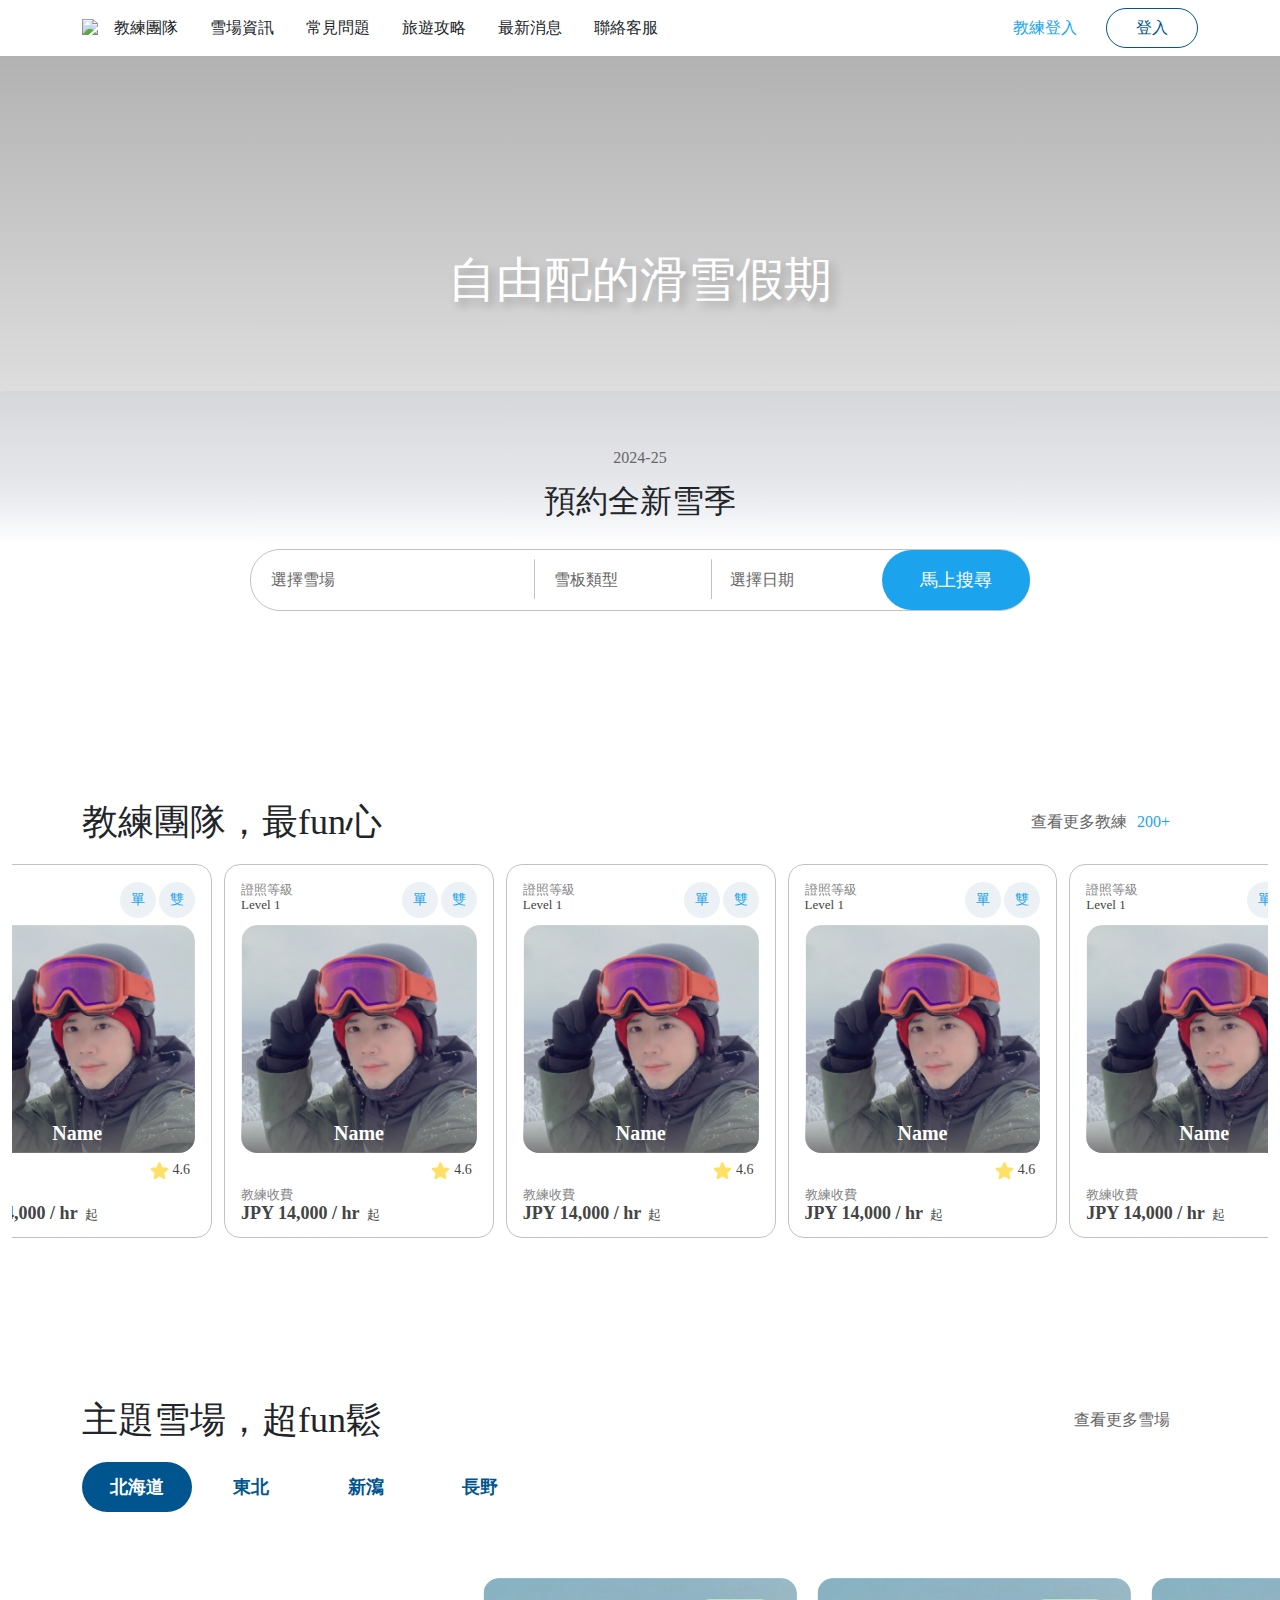
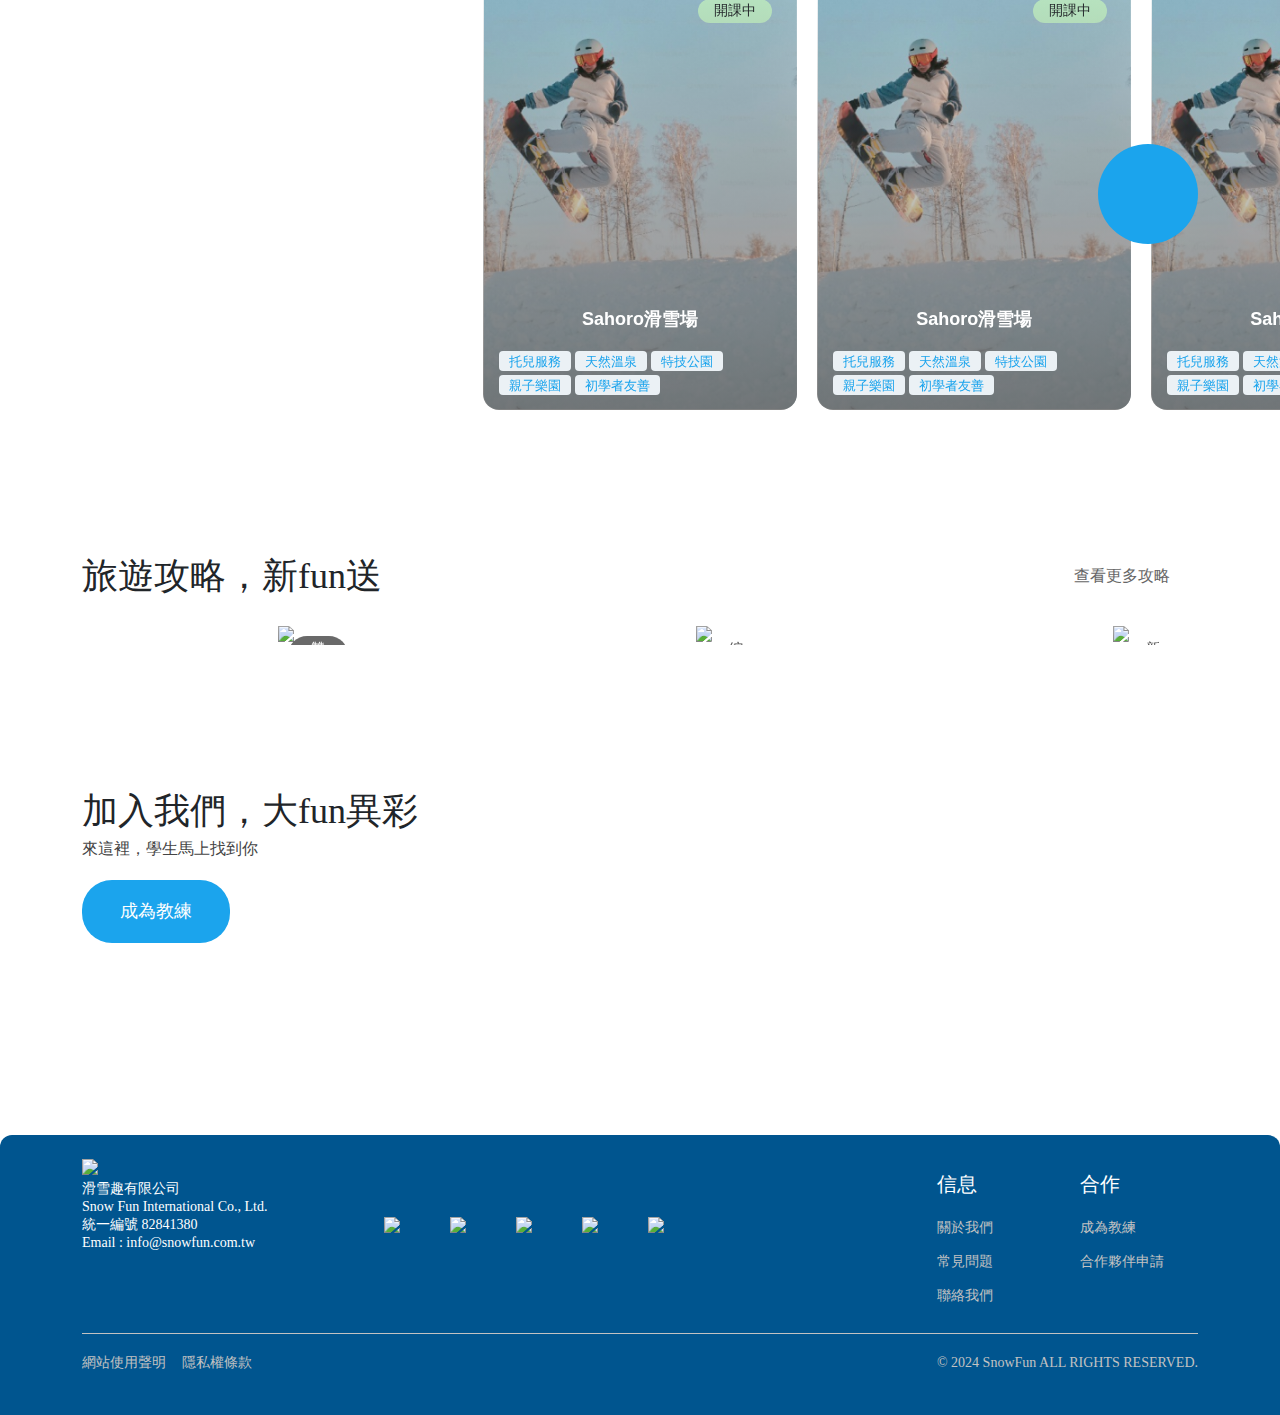
==== index.html @ cf672710 "fix: swiper => owl" ====
<!DOCTYPE html>
<html lang="en">
  <head>
    <meta charset="utf-8" />
    <meta name="viewport" content="width=device-width, initial-scale=1" />
    <title>SnowFun滑雪趣 - 帶你享受滑雪的美好</title>
    <link
      href="https://cdn.jsdelivr.net/npm/bootstrap@5.3.3/dist/css/bootstrap.min.css"
      rel="stylesheet"
      integrity="sha384-QWTKZyjpPEjISv5WaRU9OFeRpok6YctnYmDr5pNlyT2bRjXh0JMhjY6hW+ALEwIH"
      crossorigin="anonymous"
    />
    <link rel="stylesheet" href="https://cdnjs.cloudflare.com/ajax/libs/font-awesome/6.5.2/css/all.min.css">
    <link rel="stylesheet" type="text/css" href="https://cdn.jsdelivr.net/npm/daterangepicker/daterangepicker.css" />

    <link rel="stylesheet" href="https://cdnjs.cloudflare.com/ajax/libs/OwlCarousel2/2.3.4/assets/owl.theme.default.css"/>
    <link rel="stylesheet" href="https://cdnjs.cloudflare.com/ajax/libs/OwlCarousel2/2.3.4/assets/owl.carousel.min.css">
    <!-- font -->
    <link rel="preconnect" href="https://fonts.googleapis.com">
    <link rel="preconnect" href="https://fonts.gstatic.com" crossorigin>
    <link href="https://fonts.googleapis.com/css2?family=Noto+Sans+JP:wght@100..900&family=Noto+Serif+JP:wght@200..900&display=swap" rel="stylesheet">
    

    <!-- Link Swiper's CSS -->
    <link
      rel="stylesheet"
      href="https://cdn.jsdelivr.net/npm/swiper@11/swiper-bundle.min.css"
    />
    <link href="./style/layout.css" rel="stylesheet" />
    <link href="./style/index.css" rel="stylesheet" />
    <!-- map -->
    <script type="text/javascript" src="https://maps.googleapis.com/maps/api/js?key=AIzaSyARCV0fj5q0dPKTy95aMrhccdqnwKMMh-U"></script>
    <script type="text/javascript" src="./js/map.js"></script>
  </head>
  <body>
    <main>
      <nav class="navbar" aria-label="Light offcanvas navbar">
        <div class="container-lg container-fluid justify-content-between">
          <div class="d-flex align-items-center flex-grow-1">
            <div class="me-4 me-lg-0" id="offcanvasNavbarLightLabel">
              <a href="index.html">
                <img src="./images/logo.svg" />
              </a>
            </div>
            <ul class="nav d-none d-lg-flex">
              <li class="nav-item">
                <a class="nav-link text-dark" href="coach-item.html">教練團隊</a>
              </li>
              <li class="nav-item">
                <a class="nav-link text-dark" href="#">雪場資訊</a>
              </li>
              <li class="nav-item">
                <a class="nav-link text-dark" href="#">常見問題</a>
              </li>
              <li class="nav-item">
                <a class="nav-link text-dark" href="#">旅遊攻略</a>
              </li>
              <li class="nav-item">
                <a class="nav-link text-dark" href="#">最新消息</a>
              </li>
              <li class="nav-item">
                <a class="nav-link text-dark" href="#">聯絡客服</a>
              </li>
            </ul>
          </div>
          <div class="d-none d-lg-flex login">
            <button type="button" class="btn px-1 px-lg-2 text-blue-light">教練登入</button>
            <button
              type="button"
              class="btn btn-outline-primary px-1 px-lg-2"
              data-bs-toggle="modal"
              data-bs-target="#snowModal"
              onclick="loginModal()"
            >
              登入
            </button>
          </div>

          <button
            class="navbar-toggler d-block d-lg-none border-0"
            type="button"
            data-bs-toggle="offcanvas"
            data-bs-target="#offcanvasNavbarLight"
            aria-controls="offcanvasNavbarLight"
            aria-label="Toggle navigation"
          >
            <img src="./images/icon_hamburger.svg" />
          </button>
          <div
            class="offcanvas offcanvas-end nav-offcanvas"
            tabindex="-1"
            id="offcanvasNavbarLight"
            style="z-index: 1051"
          >
            <div class="offcanvas-header">
              <button
                type="button"
                class="btn-close"
                data-bs-dismiss="offcanvas"
                aria-label="Close"
              ></button>
            </div>
            <div class="offcanvas-body">
              <ul class="navbar-nav justify-content-end flex-grow-1 pe-3">
                <li class="nav-item">
                  <a class="nav-link active" aria-current="page" href="#"
                    >首頁</a
                  >
                </li>
                <li class="nav-item">
                  <a class="nav-link" href="#">教練團隊</a>
                </li>
                <li class="nav-item">
                  <a class="nav-link" href="#">雪場資訊</a>
                </li>
                <li class="nav-item">
                  <a class="nav-link" href="#">常見問題</a>
                </li>
                <li class="nav-item">
                  <a class="nav-link" href="#">旅遊攻略</a>
                </li>
                <li class="nav-item">
                  <a class="nav-link" href="#">最新消息</a>
                </li>
                <li class="nav-item">
                  <a class="nav-link" href="#">聯絡客服</a>
                </li>
              </ul>
              <div class="d-flex justify-content-between">
                <button
                  type="button"
                  class="btn"
                  onclick="loginModal()"
                  data-bs-toggle="modal"
                  data-bs-target="#snowModal"
                  data-bs-dismiss="offcanvas"
                >
                  登入
                </button>
                <button 
                  type="button" 
                  class="btn" 
                  onclick="registerModal()" 
                  data-bs-toggle="modal"
                  data-bs-target="#snowModal" 
                  data-bs-dismiss="offcanvas"
                >
                  註冊
                </button>
              </div>
            </div>
          </div>
        </div>
      </nav>
      <section class="banner" id="search-bar">
        <div class="banner-box">
          <h1 class="text-white d-flex justify-content-center align-items-center">
            自由配的滑雪假期
          </h1>
        </div>
        <div
          class="selectDate-box d-flex flex-column justify-content-center align-items-center"
        >
          <div class="selectDate-year">
            <span>2024</span>-<span>25</span>
          </div>
          <div class="select-title">預約全新雪季</div>
          
          <div class="d-flex flex-column selectDate-wrapper">
            <div class="selectDate-btn-group d-flex justify-content-between align-items-center">
              <div class="btn-select-place">
                <button id="selectPlaceButton" class="btn collapsed" type="button" data-bs-toggle="collapse" data-bs-target="#collapseSelectPlace" aria-expanded="false" aria-controls="collapseSelectPlace">
                  選擇雪場
                </button>
              </div>
              <div class="btn-select-type">
                <button id="selectTypeButton" class="btn collapsed" type="button" data-bs-toggle="collapse" data-bs-target="#collapseSelectType" aria-expanded="false" aria-controls="collapseSelectType">
                  雪板類型
                </button>
              </div>
              <div id="selectDateButton" class="btn-select-date">
                <!-- <button id="selectDaterange" class="btn" type="button" aria-expanded="false">
                  選擇日期
                </button> -->
                <button id="selectDateButton" class="btn collapsed" type="button" data-bs-toggle="collapse" data-bs-target="#collapseSelectDate" aria-expanded="false" aria-controls="collapseSelectType">
                  選擇日期
                </button>
              </div>
              
              <div class="btn-select-submit">
                <button type="submit" class="btn btn-primary btn-rounded">
                  <span class="d-none d-sm-block">馬上搜尋</span>
                  <img class="d-block d-sm-none" src="./images/icon_search_white.svg">
                </button>
              </div>
            </div>
            <!-- 選擇雪場 -->
            <div class="collapse" id="collapseSelectPlace">
              <form>
                <div class="card">
                  <div class="card-body">
                      <div class="input-search">
                        <input class="form-control input-style" placeholder="關鍵字搜尋">
                      </div>
                      <div class="selectPlace-area mt-3">
                        <input type="radio" class="btn-check" name="options-base" id="option1" autocomplete="off">
                        <label class="btn btn-radio" for="option1">北海道全區</label>
    
                        <input type="radio" class="btn-check" name="options-base" id="option2" autocomplete="off">
                        <label class="btn btn-radio" for="option2">東北全區</label>
    
                        <input type="radio" class="btn-check" name="options-base" id="option3" autocomplete="off">
                        <label class="btn btn-radio" for="option3">新瀉全區</label>
    
                        <input type="radio" class="btn-check" name="options-base" id="option4" autocomplete="off">
                        <label class="btn btn-radio" for="option4">長野全區</label>
                      </div>
                      <div class="selectPlaceLine-box">
                        <div>北海道</div>
                        <div class="selectPlaceLine"></div>
                      </div>
                      <div id="hokkaido" class="mt-3 row g-2"></div>

                      <div class="selectPlaceLine-box">
                        <div>東北</div>
                        <div class="selectPlaceLine"></div>
                      </div>
                      <div id="tohoku" class="mt-3 row row g-2"></div>

                      <div class="selectPlaceLine-box">
                        <div>新瀉</div>
                        <div class="selectPlaceLine"></div>
                      </div>
                      <div id="niigata" class="mt-3 row row g-2"></div>

                      <div class="selectPlaceLine-box">
                        <div>長野</div>
                        <div class="selectPlaceLine"></div>
                      </div>
                      <div id="nagano" class="mt-3 row row g-2"></div>
                    </div>
                  <div class="card-footer text-body-secondary row">
                    <div class="col">
                      <input type="radio" class="btn-check" name="options-base" id="option1_none" autocomplete="off">
                      <label class="btn btn-radio w-full" for="option1_none">雪場不拘</label>
                    </div>
                    <div class="col">
                      <button id="selectPlace_confirmButton" type="button" class="btn btn-primary btn-rounded btn-selectPlaceLine confirmButton">
                        <div class="ms-1">確定</div>
                        <img src="./images/icon_arrow_right.svg">
                      </button>
                    </div>
                  </div>
                </div>
              </form>
            </div>
            <!-- 雪板類型 -->
            <div class="collapse" id="collapseSelectType">
              <div class="card">
                <form>
                  <div class="card-body">
                    <div class="row">
                      <div class="col">
                        <input type="radio" class="btn-check" name="options-base2" id="snowboard" autocomplete="off">
                        <label class="btn btn-radio w-full" for="snowboard">單板 snowboard</label>
                      </div>
                      <div class="col">
                        <input type="radio" class="btn-check" name="options-base2" id="ski" autocomplete="off">
                        <label class="btn btn-radio w-full" for="ski">雙板 ski</label>
                      </div>
                    </div> 
                  </div>
                  <div class="card-footer text-body-secondary row">
                    <div class="col">
                      <input type="radio" class="btn-check" name="options-base2" id="selectTypeNone" autocomplete="off">
                      <label class="btn btn-radio w-full" for="selectTypeNone">雪板類型不拘</label>
                    </div>
                    <div class="col">
                      <button id="selectType_confirmButton" type="button" class="btn btn-primary btn-rounded btn-selectPlaceLine confirmButton">
                        <div class="ms-1">確定</div>
                        <img src="./images/icon_arrow_right.svg">
                      </button>
                    </div>
                  </div>
                </form>
              </div>
            </div>
            <!-- date -->
             <div class="collapse" id="collapseSelectDate">
              <div class="card">
                  <div class="card-body">
                    <form class="row">
                      <input type="text" name="daterange" style="display: none;" />
                      <div class="collapseSelectDate-info">暫無教練暫無教練空堂，歡迎聯繫客服為您媒合教練</div>
                    </form> 
                    <div class="calendar-container">
                      <button id="prev-month" class="btn"></button>
                      <button id="next-month" class="btn"></button>
                      <div id="calendar-left" class="calendar"></div>
                      <div id="calendar-right" class="calendar d-none d-md-block"></div>
                    </div>
                  </div>
                  <div class="card-footer text-body-secondary d-flex justify-content-between">
                    <div class="">
                      <input aria-value="確切日期" type="radio" class="btn-check" name="options-base3" id="option8" autocomplete="off">
                      <label id="single-date" class="btn btn-radio" for="option8">確切日期</label>

                      <input aria-value="含前後兩日" type="radio" class="btn-check" name="options-base3" id="option9" autocomplete="off">
                      <label id="highlight-range" class="btn btn-radio" for="option9">含前後兩日</label>

                      <input aria-value="含前後一週" type="radio" class="btn-check" name="options-base3" id="option10" autocomplete="off">
                      <label id="week-range" class="btn btn-radio" for="option10">含前後一週</label>
                    </div>
                    <div class="text-right">
                      <button id="clear-button" class="btn">清除</button>
                      <button id="date-submit" type="button" class="btn btn-primary btn-rounded btn-selectPlaceLine confirmButton">
                        <div class="ms-1">確定</div>
                        <img src="./images/icon_arrow_right.svg">
                      </button>
                    </div>
                  </div>
              </div>
             </div>
          </div>
        </div>
      </section>

      <!-- 教練 -->
      <section>
        <div class="container">
          <div class="section-title d-flex justify-content-between">
            <h2>教練團隊，最<span class="noto-serif-jp-900">fun</span>心</h2>
            <div class="more">
              <a class="link-underline link-underline-opacity-0" href="#">查看更多教練<span>200+</span></a>
            </div>
          </div>
        </div>
        <div class="container-fluid my-3">
          <div class="owl-carousel owl-carousel-coach">
            <div class="item">
              <a href="go教練個人頁.com">
                <div class="item-group">
                  <div class="item-group-header d-flex justify-content-between">
                    <div class="level d-flex flex-column">
                        <div class="level-title">
                          證照等級
                        </div>
                        <div class="level-number">Level 1</div>
                    </div>
                    <div class="sort d-flex">
                      <div class="type d-flex flex-column justify-content-center">
                        <span class="d-flex justify-content-center">單</span>
                      </div>
                      <div class="type d-flex flex-column justify-content-center">
                        <span class="d-flex justify-content-center">雙</span>
                      </div>
                    </div>
                  </div>
                  <div class="item-group-img d-flex">
                    <img src="images/coach.png"/>
                      <div class="name d-flex justify-content-center">
                        <span class="d-flex justify-content-center align-items-center text-white">Name</span>
                      </div>
                  </div>
                  <div class="item-group-fraction d-flex align-items-center">
                    <img class="star" src="images/star.png"/>
                    <div class="fraction">4.6</div>
                  </div>
                  <div class="item-group-rate d-flex flex-column justify-content-center">
                    <div class="title">
                      教練收費
                    </div>
                    <div class="amount">JPY 14,000 / hr
                      <span class="amount-up">起</span>
                    </div>
                  </div>
                </div>
              </a>
            </div>
          </div>
        </div>
      </section>

      <!-- 雪場 -->
      <section class="section-skiResort">
        <!-- tab menu -->
        <div class="section-title-box">
          <div class="container">
            <div class="section-title d-flex justify-content-between">
              <h2>主題雪場，超<span class="noto-serif-jp-900">fun</span>鬆</h2>
              <div class="more">
                <a class="link-underline link-underline-opacity-0" href="#">查看更多雪場</a>
              </div>
            </div>
            <!-- tab選單 -->
            <ul class="nav nav-pills my-3 skiResort-tab" id="pills-tab" role="tablist">
              <li class="nav-item" role="presentation">
                <button 
                  class="nav-link active" 
                  id="pills-home-tab" 
                  data-bs-toggle="pill" 
                  data-bs-target="#pills-home" 
                  type="button" 
                  role="tab" 
                  aria-controls="pills-home" 
                  aria-selected="true"
                  onclick="updateMapPosition(43.17411408806869, 142.80809972631752)"
                >
                  北海道
                </button>
              </li>
              <li class="nav-item" role="presentation">
                <button 
                  class="nav-link" 
                  id="pills-profile-tab" 
                  data-bs-toggle="pill" 
                  data-bs-target="#pills-profile" 
                  type="button" 
                  role="tab" 
                  aria-controls="pills-profile" 
                  aria-selected="false" 
                  onclick="updateMapPosition(36.340545141096094, 138.64370855469755)"
                >
                  東北
                </button>
              </li>
              <li class="nav-item" role="presentation">
                <button 
                  class="nav-link" 
                  id="pills-contact-tab" 
                  data-bs-toggle="pill" 
                  data-bs-target="#pills-contact" 
                  type="button" 
                  role="tab" 
                  aria-controls="pills-contact" 
                  aria-selected="false" 
                  onclick="updateMapPosition(36.9120149435694, 138.16813408938614)"
                >
                  新瀉
                </button>
              </li>
              <li class="nav-item" role="presentation">
                <button 
                  class="nav-link" 
                  id="pills-disabled-tab" 
                  data-bs-toggle="pill" 
                  data-bs-target="#pills-disabled" 
                  type="button" 
                  role="tab" 
                  aria-controls="pills-disabled" 
                  aria-selected="false"
                  onclick="updateMapPosition(36.749134808174176, 137.86616802587497)"
                >
                  長野
                </button>
              </li>
            </ul> 
          </div>
        </div>
        
        <div class="tab-content" id="myTabContent">
          <div class="tab-pane fade show active" id="pills-home" role="tabpanel" aria-labelledby="home-tab" tabindex="0">
            <div class="carousel-section">
              <div class="container carousel-container">
                <div id="skiResort_01" class="owl-carousel owl-carousel-skiResort owl-theme">
                  <div class="carousel-item">
                    <a href="#">
                      <div class="card-snowPlace">
                        <img class="" src="./images/snowPlace01.png" alt="Sahoro滑雪場" />
                          <div class="tag-top">
                            開課中
                          </div>
                          <div class="card-snowPlace-bottom">
                            <div class="snowPlace-title">Sahoro滑雪場</div>
                            <div class="tags d-flex flex-wrap">
                              <div class="tag">
                                托兒服務
                              </div>
                              <div class="tag">
                                天然溫泉
                              </div>
                              <div class="tag">
                                特技公園
                              </div>
                              <div class="tag">
                                親子樂園
                              </div>
                              <div class="tag">
                                初學者友善
                              </div>
                            </div>
                          </div>
                      </div>
                    </a>
                  </div>
                  <div class="carousel-item">
                    <a href="#">
                      <div class="card-snowPlace">
                        <img class="" src="./images/snowPlace01.png" alt="Sahoro滑雪場" />
                          <div class="tag-top">
                            開課中
                          </div>
                          <div class="card-snowPlace-bottom">
                            <div class="snowPlace-title">Sahoro滑雪場</div>
                            <div class="tags d-flex flex-wrap">
                              <div class="tag">
                                托兒服務
                              </div>
                              <div class="tag">
                                天然溫泉
                              </div>
                              <div class="tag">
                                特技公園
                              </div>
                              <div class="tag">
                                親子樂園
                              </div>
                              <div class="tag">
                                初學者友善
                              </div>
                            </div>
                          </div>
                      </div>
                    </a>
                  </div>
                  <div class="carousel-item">
                    <a href="#">
                      <div class="card-snowPlace">
                        <img class="" src="./images/snowPlace01.png" alt="Sahoro滑雪場" />
                          <div class="tag-top">
                            開課中
                          </div>
                          <div class="card-snowPlace-bottom">
                            <div class="snowPlace-title">Sahoro滑雪場</div>
                            <div class="tags d-flex flex-wrap">
                              <div class="tag">
                                托兒服務
                              </div>
                              <div class="tag">
                                天然溫泉
                              </div>
                              <div class="tag">
                                特技公園
                              </div>
                              <div class="tag">
                                親子樂園
                              </div>
                              <div class="tag">
                                初學者友善
                              </div>
                            </div>
                          </div>
                      </div>
                    </a>
                  </div>
                  <div class="carousel-item">
                    <a href="#">
                      <div class="card-snowPlace">
                        <img class="" src="./images/snowPlace01.png" alt="Sahoro滑雪場" />
                          <div class="tag-top">
                            開課中
                          </div>
                          <div class="card-snowPlace-bottom">
                            <div class="snowPlace-title">Sahoro滑雪場</div>
                            <div class="tags d-flex flex-wrap">
                              <div class="tag">
                                托兒服務
                              </div>
                              <div class="tag">
                                天然溫泉
                              </div>
                              <div class="tag">
                                特技公園
                              </div>
                              <div class="tag">
                                親子樂園
                              </div>
                              <div class="tag">
                                初學者友善
                              </div>
                            </div>
                          </div>
                      </div>
                    </a>
                  </div>
                </div>
              </div>
            </div>
          </div>
          <div class="tab-pane fade" id="pills-profile" role="tabpanel" aria-labelledby="profile-tab" tabindex="0">
            <div class="carousel-section">
              <div class="container carousel-container">
                <div id="skiResort_02" class="owl-carousel owl-carousel-skiResort owl-theme">
                  <div class="carousel-item">
                    <a href="#">
                      <div class="card-snowPlace">
                        <img class="" src="./images/snowPlace01.png" alt="Sahoro滑雪場" />
                          <div class="tag-top">
                            開課中
                          </div>
                          <div class="card-snowPlace-bottom">
                            <div class="snowPlace-title">Sahoro滑雪場</div>
                            <div class="tags d-flex flex-wrap">
                              <div class="tag">
                                托兒服務
                              </div>
                              <div class="tag">
                                天然溫泉
                              </div>
                              <div class="tag">
                                特技公園
                              </div>
                              <div class="tag">
                                親子樂園
                              </div>
                              <div class="tag">
                                初學者友善
                              </div>
                            </div>
                          </div>
                      </div>
                    </a>
                  </div>
                  <div class="carousel-item">
                    <a href="#">
                      <div class="card-snowPlace">
                        <img class="" src="./images/snowPlace01.png" alt="Sahoro滑雪場" />
                          <div class="tag-top">
                            開課中
                          </div>
                          <div class="card-snowPlace-bottom">
                            <div class="snowPlace-title">Sahoro滑雪場</div>
                            <div class="tags d-flex flex-wrap">
                              <div class="tag">
                                托兒服務
                              </div>
                              <div class="tag">
                                天然溫泉
                              </div>
                              <div class="tag">
                                特技公園
                              </div>
                              <div class="tag">
                                親子樂園
                              </div>
                              <div class="tag">
                                初學者友善
                              </div>
                            </div>
                          </div>
                      </div>
                    </a>
                  </div>
                  <div class="carousel-item">
                    <a href="#">
                      <div class="card-snowPlace">
                        <img class="" src="./images/snowPlace01.png" alt="Sahoro滑雪場" />
                          <div class="tag-top">
                            開課中
                          </div>
                          <div class="card-snowPlace-bottom">
                            <div class="snowPlace-title">Sahoro滑雪場</div>
                            <div class="tags d-flex flex-wrap">
                              <div class="tag">
                                托兒服務
                              </div>
                              <div class="tag">
                                天然溫泉
                              </div>
                              <div class="tag">
                                特技公園
                              </div>
                              <div class="tag">
                                親子樂園
                              </div>
                              <div class="tag">
                                初學者友善
                              </div>
                            </div>
                          </div>
                      </div>
                    </a>
                  </div>
                  <div class="carousel-item">
                    <a href="#">
                      <div class="card-snowPlace">
                        <img class="" src="./images/snowPlace01.png" alt="Sahoro滑雪場" />
                          <div class="tag-top">
                            開課中
                          </div>
                          <div class="card-snowPlace-bottom">
                            <div class="snowPlace-title">Sahoro滑雪場</div>
                            <div class="tags d-flex flex-wrap">
                              <div class="tag">
                                托兒服務
                              </div>
                              <div class="tag">
                                天然溫泉
                              </div>
                              <div class="tag">
                                特技公園
                              </div>
                              <div class="tag">
                                親子樂園
                              </div>
                              <div class="tag">
                                初學者友善
                              </div>
                            </div>
                          </div>
                      </div>
                    </a>
                  </div>
                </div>
              </div>
            </div>
          </div>
          <div class="tab-pane fade" id="pills-contact" role="tabpanel" aria-labelledby="contact-tab" tabindex="0">
            <div class="carousel-section">
              <div class="container carousel-container">
                <div id="skiResort_03" class="owl-carousel owl-carousel-skiResort owl-theme">
                  <div class="carousel-item">
                    <a href="#">
                      <div class="card-snowPlace">
                        <img class="" src="./images/snowPlace01.png" alt="Sahoro滑雪場" />
                          <div class="tag-top">
                            開課中
                          </div>
                          <div class="card-snowPlace-bottom">
                            <div class="snowPlace-title">Sahoro滑雪場</div>
                            <div class="tags d-flex flex-wrap">
                              <div class="tag">
                                托兒服務
                              </div>
                              <div class="tag">
                                天然溫泉
                              </div>
                              <div class="tag">
                                特技公園
                              </div>
                              <div class="tag">
                                親子樂園
                              </div>
                              <div class="tag">
                                初學者友善
                              </div>
                            </div>
                          </div>
                      </div>
                    </a>
                  </div>
                  <div class="carousel-item">
                    <a href="#">
                      <div class="card-snowPlace">
                        <img class="" src="./images/snowPlace01.png" alt="Sahoro滑雪場" />
                          <div class="tag-top">
                            開課中
                          </div>
                          <div class="card-snowPlace-bottom">
                            <div class="snowPlace-title">Sahoro滑雪場</div>
                            <div class="tags d-flex flex-wrap">
                              <div class="tag">
                                托兒服務
                              </div>
                              <div class="tag">
                                天然溫泉
                              </div>
                              <div class="tag">
                                特技公園
                              </div>
                              <div class="tag">
                                親子樂園
                              </div>
                              <div class="tag">
                                初學者友善
                              </div>
                            </div>
                          </div>
                      </div>
                    </a>
                  </div>
                  <div class="carousel-item">
                    <a href="#">
                      <div class="card-snowPlace">
                        <img class="" src="./images/snowPlace01.png" alt="Sahoro滑雪場" />
                          <div class="tag-top">
                            開課中
                          </div>
                          <div class="card-snowPlace-bottom">
                            <div class="snowPlace-title">Sahoro滑雪場</div>
                            <div class="tags d-flex flex-wrap">
                              <div class="tag">
                                托兒服務
                              </div>
                              <div class="tag">
                                天然溫泉
                              </div>
                              <div class="tag">
                                特技公園
                              </div>
                              <div class="tag">
                                親子樂園
                              </div>
                              <div class="tag">
                                初學者友善
                              </div>
                            </div>
                          </div>
                      </div>
                    </a>
                  </div>
                  <div class="carousel-item">
                    <a href="#">
                      <div class="card-snowPlace">
                        <img class="" src="./images/snowPlace01.png" alt="Sahoro滑雪場" />
                          <div class="tag-top">
                            開課中
                          </div>
                          <div class="card-snowPlace-bottom">
                            <div class="snowPlace-title">Sahoro滑雪場</div>
                            <div class="tags d-flex flex-wrap">
                              <div class="tag">
                                托兒服務
                              </div>
                              <div class="tag">
                                天然溫泉
                              </div>
                              <div class="tag">
                                特技公園
                              </div>
                              <div class="tag">
                                親子樂園
                              </div>
                              <div class="tag">
                                初學者友善
                              </div>
                            </div>
                          </div>
                      </div>
                    </a>
                  </div>
                </div>
              </div>
            </div>
          </div>
          <div class="tab-pane fade" id="pills-disabled" role="tabpanel" aria-labelledby="disabled-tab" tabindex="0">
            <div class="carousel-section">
              <div class="container carousel-container">
                <div id="skiResort_04" class="owl-carousel owl-carousel-skiResort owl-theme">
                  <div class="carousel-item">
                    <a href="#">
                      <div class="card-snowPlace">
                        <img class="" src="./images/snowPlace01.png" alt="Sahoro滑雪場" />
                          <div class="tag-top">
                            開課中
                          </div>
                          <div class="card-snowPlace-bottom">
                            <div class="snowPlace-title">Sahoro滑雪場</div>
                            <div class="tags d-flex flex-wrap">
                              <div class="tag">
                                托兒服務
                              </div>
                              <div class="tag">
                                天然溫泉
                              </div>
                              <div class="tag">
                                特技公園
                              </div>
                              <div class="tag">
                                親子樂園
                              </div>
                              <div class="tag">
                                初學者友善
                              </div>
                            </div>
                          </div>
                      </div>
                    </a>
                  </div>
                  <div class="carousel-item">
                    <a href="#">
                      <div class="card-snowPlace">
                        <img class="" src="./images/snowPlace01.png" alt="Sahoro滑雪場" />
                          <div class="tag-top">
                            開課中
                          </div>
                          <div class="card-snowPlace-bottom">
                            <div class="snowPlace-title">Sahoro滑雪場</div>
                            <div class="tags d-flex flex-wrap">
                              <div class="tag">
                                托兒服務
                              </div>
                              <div class="tag">
                                天然溫泉
                              </div>
                              <div class="tag">
                                特技公園
                              </div>
                              <div class="tag">
                                親子樂園
                              </div>
                              <div class="tag">
                                初學者友善
                              </div>
                            </div>
                          </div>
                      </div>
                    </a>
                  </div>
                  <div class="carousel-item">
                    <a href="#">
                      <div class="card-snowPlace">
                        <img class="" src="./images/snowPlace01.png" alt="Sahoro滑雪場" />
                          <div class="tag-top">
                            開課中
                          </div>
                          <div class="card-snowPlace-bottom">
                            <div class="snowPlace-title">Sahoro滑雪場</div>
                            <div class="tags d-flex flex-wrap">
                              <div class="tag">
                                托兒服務
                              </div>
                              <div class="tag">
                                天然溫泉
                              </div>
                              <div class="tag">
                                特技公園
                              </div>
                              <div class="tag">
                                親子樂園
                              </div>
                              <div class="tag">
                                初學者友善
                              </div>
                            </div>
                          </div>
                      </div>
                    </a>
                  </div>
                  <div class="carousel-item">
                    <a href="#">
                      <div class="card-snowPlace">
                        <img class="" src="./images/snowPlace01.png" alt="Sahoro滑雪場" />
                          <div class="tag-top">
                            開課中
                          </div>
                          <div class="card-snowPlace-bottom">
                            <div class="snowPlace-title">Sahoro滑雪場</div>
                            <div class="tags d-flex flex-wrap">
                              <div class="tag">
                                托兒服務
                              </div>
                              <div class="tag">
                                天然溫泉
                              </div>
                              <div class="tag">
                                特技公園
                              </div>
                              <div class="tag">
                                親子樂園
                              </div>
                              <div class="tag">
                                初學者友善
                              </div>
                            </div>
                          </div>
                      </div>
                    </a>
                  </div>
                </div>
              </div>
            </div>
          </div>
        </div>
        <!-- map -->
        <div class="skiResort-map">
          <div id="map"></div>
        </div>
      </section>

      <!-- 旅遊攻略 -->
      <section class="strategy">
        <div class="container">
          <div class="section-title mb-4 d-flex justify-content-between">
            <h2>旅遊攻略，新<span class="noto-serif-jp-900">fun</span>送</h2>
            <div class="more">
              <a class="link-underline link-underline-opacity-0" href="#">查看更多攻略</a>
            </div>
          </div>
        </div>
        <div class="carousel-section">
          <div class="container carousel-container">
            <div class="owl-carousel owl-carousel-strategy owl-theme">
              <div class="carousel-item">
                <div class="card-strategy">
                  <div class="strategy-tag sponsor">贊助</div>
                  <img src="./images/strategy01.png">
                </div>
              </div>
              <div class="carousel-item">
                <div class="card-strategy">
                  <div class="strategy-tag">綜合</div>
                  <img src="./images/strategy02.png">
                  <div class="strategy-title">
                    <p>[ 2024-25 最新 ] 日本雪場開放時間</p>
                  </div>
                </div>
              </div>
              <div class="carousel-item">
                <div class="card-strategy">
                  <div class="strategy-tag">新手</div>
                  <img src="./images/strategy02.png">
                  <div class="strategy-title">
                    <p>[ 2024-25 最新 ] 日本雪場開放時間日本雪場開放時間日本雪場開放時間日本雪場開放時間</p>
                  </div>
                </div>
              </div>
              <div class="carousel-item">
                <div class="card-strategy">
                  <div class="strategy-tag">綜合</div>
                  <img src="./images/strategy02.png">
                  <div class="strategy-title">
                    <p>[ 2024-25 最新 ] 日本雪場開放時間</p>
                  </div>
                </div>
              </div>
              <div class="carousel-item">
                <div class="card-strategy">
                  <div class="strategy-tag">贊助</div>
                  <img src="./images/strategy02.png">
                  <div class="strategy-title">
                    <p>[ 2024-25 最新 ] 日本雪場開放時間</p>
                  </div>
                </div>
              </div>
            </div>
          </div>
        </div>
      </section>
      
      <!-- 成為教練 -->
      <section class="section-join">
        <div class="container">
          <h2 class="section-title">加入我們，大<span class="noto-serif-jp-900">fun</span>異彩</h2>
          <p class="section-subTitle">來這裡，學生馬上找到你</p>
          <button type="button" class="btn btn-primary join-btn">成為教練</button>
        </div>
      </section>
      <!-- pc footer -->
      <footer class="footer-pc">
        <div class="container">
          <div class="row">
            <div class="col-9">
              <div>
                <img src="./images/logo_white.svg">
              </div>
              <div class="row">
                <div class="col-4">
                  <ul>
                    <li>滑雪趣有限公司 </li>
                    <li>Snow Fun International Co., Ltd.</li>
                    <li>統一編號 82841380</li>
                    <li>Email : info@snowfun.com.tw</li>
                  </ul>
                </div>
                <div class="col-8 align-self-end">
                  <ul class="social-box">
                    <li>
                      <a href="//www.facebook.com/groups/453785412129721/" target="_blank">
                        <img src="./images/fb.svg">
                      </a>
                    </li>
                    <li>
                      <a href="//www.instagram.com/snowfunfun/" target="_blank">
                        <img src="./images/ig.svg">
                      </a>
                    </li>
                    <li><a href="#">
                        <img src="./images/tk.svg">
                      </a></li>
                    <li><a href="#">
                        <img src="./images/wc.svg">
                      </a></li>
                    <li><a href="#">
                        <img src="./images/yt.svg">
                      </a></li>
                  </ui>
                </div>
              </div>
            </div>
            <div class="col-3">
              <div class="row">
                <div class="col">
                  <p class="footer-title">信息</p>
                  <ul class="footer-link">
                    <li><a class="link-underline link-underline-opacity-0" href="#">關於我們</a></li>
                    <li><a class="link-underline link-underline-opacity-0" href="#">常見問題</a></li>
                    <li><a class="link-underline link-underline-opacity-0" href="#">聯絡我們</a></li>
                  </ul>
                </div>
                <div class="col">
                  <p class="footer-title">合作</p>
                    <ul class="footer-link">
                      <li><a class="link-underline link-underline-opacity-0" href="#">成為教練</a></li>
                      <li><a class="link-underline link-underline-opacity-0" href="#">合作夥伴申請</a></li>
                    </ul>
                </div>
              </div>
            </div>
          </div>
          <div class="d-flex justify-content-between footer-bottom">
            <ul class="row g-3">
              <li class="col"><a class="link-underline link-underline-opacity-0" href="#">網站使用聲明</a></li>
              <li class="col"><a class="link-underline link-underline-opacity-0" href="#">隱私權條款</a></li>
            </ul>
            <div>© 2024 SnowFun ALL RIGHTS RESERVED.</div>
          </div>
        </div>
      </footer>
      <!-- mb footer -->
      <footer class="footer-mb">
        <div class="container">
          <div class="row">
            <div class="col-6 d-flex justify-content-center">
                <img src="./images/logo_white.svg" width="100%">          
            </div>
            <div class="col-6 d-flex justify-content-center align-items-center">
              <ul>
                <li>滑雪趣有限公司 </li>
                <li>Snow Fun International Co., Ltd.</li>
                <li>統一編號 82841380</li>
                <li>Email : info@snowfun.com.tw</li>
              </ul>
            </div>
            <div class="row mt-3 mb-3">
              <div class="col-12 align-self-end">
                <ul class="social-box d-flex justify-content-center">
                  <li>
                    <a href="//www.facebook.com/groups/453785412129721/" target="_blank">
                      <img src="./images/fb.svg">
                    </a>
                  </li>
                  <li>
                    <a href="//www.instagram.com/snowfunfun/" target="_blank">
                      <img src="./images/ig.svg">
                    </a>
                  </li>
                  <li>
                    <a href="#">
                      <img src="./images/tk.svg">
                    </a>
                  </li>
                  <li>
                    <a href="#">
                      <img src="./images/wc.svg">
                    </a>
                  </li>
                  <li>
                    <a href="#">
                      <img src="./images/yt.svg">
                    </a>
                  </li>
                </ui>
              </div>
            </div>
            <div class="row">
              <div class="col-4">
                <p class="footer-title">信息</p>
                  <ul class="footer-link">
                    <li><a class="link-underline link-underline-opacity-0" href="#">關於我們</a></li>
                    <li><a class="link-underline link-underline-opacity-0" href="#">常見問題</a></li>
                    <li><a class="link-underline link-underline-opacity-0" href="#">聯絡我們</a></li>
                  </ul>
              </div>
              <div class="col-4">
                <p class="footer-title">合作</p>
                    <ul class="footer-link">
                      <li><a class="link-underline link-underline-opacity-0" href="#">成為教練</a></li>
                      <li><a class="link-underline link-underline-opacity-0" href="#">合作夥伴申請</a></li>
                    </ul>
              </div>
            </div>
          </div>
          <div class="d-flex justify-content-between footer-bottom flex-column">
              <ul class="mb-4 g-3 statement">
                <li class=""><a class="link-underline link-underline-opacity-0" href="#">網站使用聲明</a></li>
                <li class=""><a class="link-underline link-underline-opacity-0" href="#">隱私權條款</a></li>
              </ul>
              <div class="col-12 copyright">© 2024 SnowFun ALL RIGHTS RESERVED.</div>
          </div>
        </div>
      </footer>
      <!-- 登入 modal -->
      <div
        class="modal fade"
        id="snowModal"
        tabindex="-1"
        aria-hidden="true"
        >
        
        <div class="login-dialog modal-dialog modal-dialog-centered">
          <!-- aria-labelledby="snowModalLabel" -->
          <!-- 登入 -->
          <div class="modal-content login-content">
            <div class="modal-header">
              <h5 class="modal-title mx-auto">登入</h5>
              <!-- <button
                type="button"
                class="btn-close"
                data-bs-dismiss="modal"
                aria-label="Close"
              ></button> -->
            </div>
            <div class="modal-body">
              <div class="modal-wrapper">
                <form>
                  <div class="mb-3">
                    <label for="email" class="col-form-label">Email</label>
                    <input type="text" class="form-control" id="email" placeholder="請輸入您的電子郵件" required>
                  </div>
                  <div class="mb-3">
                    <label for="pw" class="col-form-label">密碼</label>
                    <input type="text" class="form-control" id="pw" placeholder="請輸入6~16位密碼" required>
                  </div>
                  <div class="d-flex justify-content-end">
                    <button class="btn more_arrow btn-forgetPw" onclick="forgetPwModal()">忘記密碼</button>
                  </div>
                  <div class="d-flex justify-content-center">
                    <button type="submit" class="btn btn-primary btn-login">
                      登入
                    </button>
                  </div>
                </form>
                <div class="login-info">
                  滑雪趣已停用臉書登入功能，原帳號如綁定臉書登入<br>
                  請點選「<button class="btn text-blue-light p-0" onclick="forgetPwModal()">忘記密碼</button>」以設定新密碼進行登入！
                </div>
              </div>
            </div>
            <div class="modal-footer">
              <p class="bold">尚未加入會員？</p>
              <button
                type="button"
                class="btn more_arrow"
                onclick="registerModal()"
              >
                註冊
              </button>
              <!-- data-bs-dismiss="modal" -->
            </div>
          </div>
          <!-- 忘記密碼 -->
          <div class="modal-content forgetPW-content">
            <div class="modal-header">
              <h5 class="modal-title mx-auto" id="forgetPW">忘記密碼</h5>
            </div>
            <div class="modal-body">
              <div class="modal-wrapper">
                <p class="forget-info">
                  請輸入您的信箱，系統將會發送重設密碼連結至您的信箱
                </p>
                <form>
                  <div class="mb-3">
                    <label for="email" class="col-form-label">Email</label>
                    <input type="text" class="form-control" id="email" placeholder="請輸入您的電子郵件" required>
                  </div>
                  <div class="d-flex justify-content-center">
                    <button type="submit" class="btn btn-primary btn-login">
                      發送
                    </button>
                  </div>
                </form>
              </div>
            </div>
            <div class="modal-footer">
            </div>
          </div>
          <!-- 註冊 -->
          <div class="modal-content register-content">
            <div class="modal-header">
              <h5 class="modal-title mx-auto">註冊</h5>
            </div>
            <div class="modal-body">
              <div class="modal-wrapper">
                <form>
                  <div class="mb-3">
                    <label for="nickname" class="col-form-label">暱稱</label>
                    <input type="text" class="form-control" id="nickname" placeholder="請輸入您的姓名或暱稱" required>
                  </div>
                  <div class="mb-3">
                    <label for="email" class="col-form-label">Email</label>
                    <input type="text" class="form-control" id="email" placeholder="請輸入您的電子郵件(帳號)" required>
                  </div>
                  <div class="mb-3">
                    <label for="pw" class="col-form-label">密碼</label>
                    <input type="text" class="form-control" id="pw" placeholder="請輸入6~16位密碼" required>
                  </div>
                  <div class="mb-3">
                    <label for="pw_2" class="col-form-label">確認密碼</label>
                    <input type="text" class="form-control" id="pw_2" placeholder="請再次輸入您的密碼" required>
                  </div>
                  <div class="d-flex justify-content-center">
                    <button type="submit" class="btn btn-primary btn-login">
                      註冊
                    </button>
                  </div>
                </form>
              </div>
            </div>
            <div class="modal-footer">
              <p class="bold">已有帳號？</p>
              <button
                type="button"
                class="btn more_arrow"
                onclick="loginModal()"
              >
                登入
              </button>
              <!-- data-bs-dismiss="modal" -->
            </div>
          </div>
        </div>
      </div>
      <!-- float -->
      <div class="float-bar d-flex">
        <a href="https://line.me/R/ti/p/@648okivy" target="_blank"><img src="images/line.png" alt=""></a>
        <a href="index.html#search-bar"><img src="images/calendar.png" alt=""></a>
      </div>
    </main>

    <!-- Optional JavaScript -->
    <!-- jQuery first, then Popper.js, then Bootstrap JS -->
    <script src="https://cdnjs.cloudflare.com/ajax/libs/jquery/3.5.1/jquery.min.js"></script>
    <script type="text/javascript" src="https://cdn.jsdelivr.net/momentjs/latest/moment.min.js"></script>
    <!-- <script type="text/javascript" src="https://cdn.jsdelivr.net/npm/daterangepicker/daterangepicker.min.js"></script> -->
    <script
      src="https://cdn.jsdelivr.net/npm/@popperjs/core@2.9.2/dist/umd/popper.min.js"
      integrity="sha384-IQsoLXl5PILFhosVNubq5LC7Qb9DXgDA9i+tQ8Zj3iwWAwPtgFTxbJ8NT4GN1R8p"
      crossorigin="anonymous"
    ></script>
    <script
      src="https://cdn.jsdelivr.net/npm/bootstrap@5.0.2/dist/js/bootstrap.min.js"
      integrity="sha384-cVKIPhGWiC2Al4u+LWgxfKTRIcfu0JTxR+EQDz/bgldoEyl4H0zUF0QKbrJ0EcQF"
      crossorigin="anonymous"
    ></script>
  
    <script src="https://cdnjs.cloudflare.com/ajax/libs/OwlCarousel2/2.3.4/owl.carousel.min.js"></script>
    <script src="js/owl.js"></script>

      <!-- Swiper JS -->
      <script src="https://cdn.jsdelivr.net/npm/swiper@11/swiper-bundle.min.js"></script>
      <!-- Initialize Swiper -->
      <script src="./js/swiper.js"></script>
      <script src="./js/date.js"></script>
      <script src="./js/selectPlace.js"></script>
      <!-- <script src="https://cdnjs.cloudflare.com/ajax/libs/jquery/3.5.1/jquery.min.js"></script> -->
      <!-- <script src="https://cdnjs.cloudflare.com/ajax/libs/OwlCarousel2/2.3.4/owl.carousel.min.js"></script> -->
      <script>
      </script>

      <script>
        function registerModal() {
          document.querySelector('.forgetPW-content').classList.remove('show');
          document.querySelector('.login-content').classList.remove('show');
          document.querySelector('.register-content').classList.add('show');
        }
        function forgetPwModal() {
          document.querySelector('.login-content').classList.remove('show');
          document.querySelector('.register-content').classList.remove('show');
          document.querySelector('.forgetPW-content').classList.add('show');
        }
        function loginModal(){
          document.querySelector('.forgetPW-content').classList.remove('show');
          document.querySelector('.register-content').classList.remove('show');
          document.querySelector('.login-content').classList.add('show');
        }
        // btn-login
      </script>
  </body>
</html>
---- style/layout.css ----
/* remove init css */
html, body, div, span, applet, object, iframe,
h1, h2, h3, h4, h5, h6, p, blockquote, pre,
a, abbr, acronym, address, big, cite, code,
del, dfn, em, img, ins, kbd, q, s, samp,
small, strike, strong, sub, sup, tt, var,
b, u, i, center,
dl, dt, dd, ol, ul, li,
fieldset, form, label, legend,
table, caption, tbody, tfoot, thead, tr, th, td,
article, aside, canvas, details, embed, 
figure, figcaption, footer, header, hgroup, 
menu, nav, output, ruby, section, summary,
time, mark, audio, video {
    margin: 0;
    padding: 0;
    border: 0;
    font-size: 100%;
    font: inherit;
    vertical-align: baseline;
}
/* HTML5 display-role reset for older browsers */
article, aside, details, figcaption, figure, 
footer, header, hgroup, menu, nav, section {
    display: block;
}
body {
    line-height: 1;
}
ol, ul {
    list-style: none;
}
blockquote, q {
    quotes: none;
}
blockquote:before, blockquote:after,
q:before, q:after {
    content: '';
    content: none;
}
table {
    border-collapse: collapse;
    border-spacing: 0;
}
a {
    color: inherit;
}
::-webkit-scrollbar {
    display: none;
  }
/* ------- */

:root {
    --button-color: white;
    --button-background-color: #1BA4ED;
    --primary-color: #00558F;
}

.bold {
    font-weight: bold;
}

.text-blue-light{
    color: #1BA4ED;
}

.btn-primary {
    color: var(--button-color);
    background-color: var(--button-background-color);
    border-color: transparent;
} 
.btn-primary:hover {
    background-color: #0f80bd;
}
.btn-outline-primary { 
    min-width: 92px;
    padding: 7px 30px;
    color: var(--primary-color);
    border-radius: 20px;
    border: 1px solid var(--primary-color);
}
.btn-outline-primary:hover {
    background-color: var(--primary-color);
}

.navbar-toggler:focus{
    outline: none;
    box-shadow: none;
}
.offcanvas.nav-offcanvas {
    width: 50%;
}
.offcanvas.nav-offcanvas .btn:active {
    border: none;
}


footer {
    font-size: 14px;
    line-height: 18px;
    height: 280px;
    padding: 24px 0;
    color: white;
    background-color: var(--primary-color);
    border-radius: 12px 12px 0 0;
}

.social-box {
    display: flex;
    gap: 16px;
}
.social-box li {
    display: flex;
    justify-content: center;
    align-items: center;
    height: 50px;
    width: 50px;
    border-radius: 50%;
}

.footer-title {
    font-size: 20px;
    line-height: 51.5px;
}
.footer-link li {
    color: #C2C2C2;
    padding: 8px 0;
}
.footer-link li a {
    color: inherit;
}

.footer-bottom {
    margin-top: 20px;
    padding-top: 20px;
    color: #C2C2C2;
    border-top: 1px solid #C2C2C2;
}
.footer-bottom li {
    white-space: nowrap;
}


/* modal */
.modal-content {
    display: none;
    border-radius: 30px;
    font-size: 18px;
}
.modal-content.show {
    display: block;
}
.modal-header, .modal-footer {
    border: none;
    height: 97px;
}
.modal-title {
    font-size: 32px;
    font-weight: 700;
}
.modal-footer {
    background-color: #F5F5F5;
    border-radius: 0 0 30px 30px;
}
.modal-wrapper{
    max-width: 380px;
    margin: 0 auto;
}

.btn-rounded {
    border-radius: 30px
}
.login button+button{
    margin-left: 20px;
}
.btn-login{
    font-family: "NotoSansTc-Medium", sans-serif;
    font-size: 18px;
    font-weight: 500;
    padding:  17px 37px;
    border-radius: 30px;
}
.btn-forgetPw {
    color: #666666;
    font-family: "NotoSansTc-Medium", sans-serif;
    font-size: 16px;
    font-weight: 500;
}
.login-info {
    font-size: 14px;
    line-height: 20px;
    margin: 30px 0 0;
    color: #858585;
    text-align: center;
}
.forget-info {
    margin-bottom: 10px;
    font-size: 14px;
}

.login-dialog {
    max-width: 560px;
}
.login-dialog .modal-body {
    min-height: 420px;;
}
.login-dialog .col-form-label {
    font-weight: bold;
    padding: 0;
}
.login-dialog input {
    background: #f5f5f5;
    border-radius: 8px;
    border:solid 1px #c2c2c2;
    line-height: 44px;
    padding: 0 16px;
    font-size: 14px;
}
.btn-login {
    margin: 0 0 32px;
}

/* footer */
.footer-mb {
    display: none;
}
@media(max-width:768px) {
    .footer-pc {
        display: none;
    }
    .footer-mb {
        display: block;
    }
    footer {
        height: auto;
    }
    .copyright {
        text-align: right;
    }
    .statement {
        display: flex;
    }
    .statement li {
        margin-right: 16px;
    }
    .footer-bottom {
        padding-top: 24px;
    }
}

/* float */
.float-bar{
    right: 22px;
    position: fixed;
    bottom: 20px;
    z-index:2;
    flex-flow: column;
}
.float-bar a+a {
    margin-top: 10px;
}
@media (max-width:390px){
	.float-bar img{
        width: 30px;
        height: 30px;
    }
}
---- style/index.css ----
.banner {
    position: relative;
    padding-top: 0;
}
.banner-box {
    position: relative;
    width: 100%;
    height: 600px;
    background: url(../images/pic.png) no-repeat;
    background-position: center;
    background-size: cover;
    z-index: 2;
}
.banner-box h1 {
    position: relative;
    font-size: 48px;
    padding-top: 200px;
    text-shadow: 0.1em 0.1em 0.2em #a09e9e;
}
.banner-box::before {
    content: '';
    position: absolute;
    top: 0;
    right: 0;
    bottom: 0;
    left: 0;
    background: linear-gradient( 0deg,rgba(255, 255, 255, 0) 0%, rgba(0, 0, 0, 0.3) 100%);
}
.banner-box::after {
    content: '';
    position: absolute;
    right: 0;
    bottom: -40px;
    width: 1290px;
    height: 305px;
    border-radius: 16px 0 0 16px;
    background: linear-gradient(to bottom,  rgba(210,211,215,.7) 0%,rgba(228,230,234,1) 29%,rgba(240,241,244,1) 40%,rgba(255,255,255,1) 50%,rgba(255,255,255,1) 100%); /* W3C, IE10+, FF16+, Chrome26+, Opera12+, Safari7+ */
}

.selectDate-year {
    line-height: 23px;
    color: #666;
}
.select-title {
    font-size: 32px;
    font-weight: 500;
    margin: 16px 0 32px;
}
.selectDate-box {
    position: absolute;
    left: 0;
    right: 0;
    top: 390px;
    z-index: 3;
    margin-left: 20px;
    margin-right: 20px;
}
.selectDate-wrapper {
    position: relative;
    max-width: 780px;
    width: 100%;
}
.selectDate-wrapper .card {
    border-radius: 30px;
    overflow-x: hidden;
    overflow-y: scroll;
    max-height: 584px;
}

.selectDate-btn-group {
    border: 1px solid #c2c2c2;
    font-size: 16px;
    border-radius: 30px;
    width: 100%;
    max-width: 780px;
    background-color: #fff;
    /* line-height: 60px; */
}
.selectDate-btn-group .btn {
    color: #666666;
    height: 60px;
    border-radius: 30px;
    width: 100%;
    text-align: left;
    transition: all .3s;
    z-index: 1;
}
.selectDate-btn-group .btn[type="submit"]{
    color: #fff;
    font-size: 18px;
    width: 148px;
    text-align: center;
}
.collapseSelectDate-info {
    text-align: center;
    font-size: 14px;
    color: #666;
    line-height: 1.2;
}
.collapseSelectDate-info::before {
    content: '';
    display: inline-block;
    width: 10px;
    height: 10px;
    background-color: #c2c2c2;
    border-radius: 50%;
    margin-right: 10px;
}
.inputSelectDate {
    display: flex;
    flex-direction: column;
    color: #000000;
    font-size: 16px;
    font-weight: 500;
    gap: 5px;
}
.inputSelectDate span {
    font-size: 14px;
    color: #666666;
}

@media (max-width:575px) {
    #collapseSelectDate  .card-footer {
        flex-direction: column;
        height: 132px;
    }
    
}
@media (max-width:767px) {
    .selectDate-wrapper .collapse {
        width: calc(-22px + 100vw);
        margin-left: -9px;
    }
}


.btn-select-place {
    max-width: 276px;
    width: 100%;
}
.btn-select-place .btn {
    padding-left: 20px;
}
.btn-select-type {
    max-width: 162px;
    width: 100%;
}

.selectDate-btn-group .btn{
    position: relative;
    border: none;
}
.selectDate-btn-group .btn::after {
    content: '';
    background: #ebf1f5;
    border-radius: 30px;
    border: 1px solid #c2c2c2;
    position: absolute;
    left: -2px;
    top: -2px;
    right: 0px;
    bottom: -2px;
    z-index: -1;
}
.selectDate-btn-group .btn-select-type .btn::after {
    left: -13px;
}
.selectDate-btn-group .btn-select-date  .btn::after {
    left: -15px;
}
.selectDate-btn-group .btn-select-submit .btn::after {
    display: none;
}
.selectDate-btn-group .btn.collapsed::before {
    content: '';
    position: absolute;
    right: 0;
    top: 50%;
    width: 12px;
    height: 10px;
    transform: translateY(-50%);
    background: url(../images/select_down.svg) no-repeat;
}
.selectDate-btn-group .btn-select-date .btn.collapsed::before {
    right: 50%;
}
@media (max-width:471px) {
    .selectDate-btn-group .btn-select-date .btn.collapsed::before {
        right: 41%;
    } 
}
.selectDate-btn-group .btn.collapsed::after {
    content: '';
    background: #c2c2c2;
    width: 1px;
    height: 40px;
    left: initial;
    bottom: inherit;
    top: 9px;
    right: -8px;
    border: none;
}
.selectDate-btn-group .btn-select-date .btn.collapsed::after {
    display: none;
}
.btn-select-submit {
    position: absolute;
    right: 0;
}
.btn-select-date {
    width: 311px;
}
.btn-select-date input{
    width: 204px;
}
.btn.btn-radio {
    position: relative;
    min-width: 132px;
    padding: 0;
    line-height: 50px;
    border-radius: 30px;
    color: #666;
    border: 1px solid #c2c2c2;
    box-shadow: none;
    background-color: #fff;
}
.btn-check+.btn:hover {
    color: #666;
}
.btn.btn-radio.selected {
    background-color: #ebf1f5;
}
/* #collapseSelectDate .btn.btn-radio{
    min-width: auto;
    padding: 0 20px;
} */

.btn-radio-lg {
    /* max-width: 172px; */
    width: 100%;
}
.btn.btn-radio:hover {
    border-color: #00558F;
} 

.btn-check:checked+.btn {
    color: #666;
    background-color: #ebf1f5;
    border-color: #00558F;
}
.btn.btn-radio:hover::before,
.btn-check:checked+.btn::before {
    content: '';
    position: absolute;
    top: 0;
    right: 0;
    bottom: 0;
    left: 0;
    border: 1px solid #00558F;
    border-radius: 30px;
}

.selectPlaceLine-box {
    box-sizing: border-box;
    padding: 20px 0px 10px 0px;
    display: flex;
    flex-direction: row;
    gap: 10px;
    align-items: center;
    justify-content: flex-start;
    flex-shrink: 0;
    position: relative;
    color: #000000;
    text-align: center;
    font-family: "NotoSansTamil-Bold", sans-serif;
    font-size: 18px;
    letter-spacing: 0.1em;
    font-weight: 700;
    position: relative;
}
.selectPlaceLine {
    margin-top: -1px;
    border-style: solid;
    border-color: #c2c2c2;
    border-width: 1px 0 0 0;
    flex: 1;
    height: 0px;
    position: relative;
    transform-origin: 0 0;
    transform: rotate(0deg) scale(1, 1);
}
.btn-selectPlaceLine {
    height: 50px;
    width: 106px;
    line-height: 38px;
}
.btn-selectPlaceLine img {
    vertical-align: middle;
}

.input-style {
    height: 50px;
    background: #f5f5f5;
    border-radius: 8px;
    border-style: solid;
    border-color:  #c2c2c2;
    color: #858585;
    font-family: "NotoSansTc-Medium", sans-serif;
    font-size: 14px;
    font-weight: 500;
}
.input-search {
    position: relative;
}
.input-search::after{
    content: '';
    position: absolute;
    top: 8px;
    right: 0;
    width: 60px;
    height: 36px;
    background: url('../images/icon_search.svg') no-repeat;
}

#collapseSelectPlace .card-body {
    /* max-height: 574px;
    overflow-y: scroll; */
    padding: 20px;
}

#collapseSelectType .card-body {
    padding: 32px;
}
.selectPlace-area {
    white-space: nowrap;
    overflow-y: scroll;
}
.banner .card-footer {
    position: sticky;
    bottom: 0;
    min-height: 90px;
    align-items: center;
    background: #f5f5f5;
}
.banner .card-footer::before {
    content: "";
    position: absolute;
    top: -30px;
    left: 0;
    right: 0;
    height: 30px;
    background: url(../images/select-shadow.png) no-repeat;
    background-size: cover;
    background-position: bottom;
}
.confirmButton {
	display: flex;
    align-items: center;
    justify-content: center;
    gap: 6px;
    float: right;
}
#clear-button {
    position: relative;
    height: 50px;
    color: #666;
}
#clear-button::before {
    content: "";
    position: absolute;
    left: 12px;
    right: 12px;
    bottom: 14px;
    height: 1px;
    background: #666;
}
@media (max-width:767px) {
    .btn-select-place {
        min-width: 126px;
        width: 155px;
    }
}
@media (max-width:575px){
    
	.selectDate-btn-group .btn[type="submit"] {
		width: 60px;
        display: flex;
        justify-content: center;
        align-items: center;
	}
}
@media (max-width:475px) {

    .banner-box {
        padding: 0;
        margin-bottom: 55px;
        height: 340px;
        background-position: center -25px;
    }
    .banner-box::after {
        bottom: -60px;
        height: 224px;
  }
    .banner-box h1 {
        padding-top: 0;
        height: 175px;
        font-size: 32px;
    }
    .selectDate-box {
        top: 230px;
    }
    .btn-select-place{
        width: 126px;
    }
    .btn-select-type {
        max-width: 65px;
    }
    .btn-select-date {
        width: 163px;
    }
}
@media (max-width:767px) {
    .card .btn-radio {
        padding: 0 10px;
        min-width: auto;
        overflow: hidden;
        text-overflow: ellipsis;
        white-space: nowrap;
    }
    .card .btn-radio-lg {
        padding: 0 5px;
    }
}

section {
    padding: 70px 0;
}
@media (max-width:390px) {
    section {
        padding: 40px 0;
    }
}
.section-title {
    font-family: 'Noto Sans TC';
    font-size: 36px;
    font-weight: 500;
    line-height: 52px;
}
.section-title-box .container {
    position: relative;
    z-index: 2;
}

.section-title-box::after {
    content: '';
    position: absolute;
    top: 0;
    left: 0;
    width: 1370px;
    height: 220px;
    background: #fff;
    border-radius: 0px 16px 16px 0px;
    z-index: 1;
}
@media (max-width:391px) {
    .section-title-box .container {
        /* padding: 0; */
    }
    .section-title-box::after {
        height: 174px;
    }
    .tab-content {
        margin-top: 80px;
    }
}
.section-title .more {
    font-size: 16px;
    color: #666;
}
.section-title .more::after,
.more_arrow::after {
    content: '';
    display: inline-block;
    width: 24px;
    height: 24px;
    background: url(../images/arrow_left.svg);
    background-position-y: -2px;
    vertical-align: middle;
}
.section-title .more span {
    color: #1ba4ed;
    margin-left: 10px;
}
.section-subTitle {
    color: #444;
    line-height: 23px;
}
@media (max-width:475px) {
    .section-title h2{
        width: 120px;
        font-size: 24px;
        line-height: 1.2;
    }
}

/* 雪場 */
.section-skiResort {
    position: relative;
    overflow: hidden;
}

.section-skiResort .skiResort-tab {
    gap: 5px;
}

.section-skiResort .nav-link {
    color: #00558f;
    width: 109.5px;
    height: 50px;
    font-size: 18px;
    font-weight: 700;
    border-radius: 30px;
}
.section-skiResort .nav-link:hover {
    background-color: #ebf1f5;
}
.section-skiResort .nav-pills .nav-link.active {
    color: white;
    background-color:#00558f ;
}
.section-skiResort .tab-content {
    padding-top: 50px;
}
/*  */
.section-join {
    height: 420px;
    background: url(../images/join_bg.png) no-repeat;
    background-size: cover;
}
.join-btn {
    font-size: 18px;
    padding: 17px 37px;
    margin-top: 20px;
    border-radius: 30px;
}
.skiResort-map {
    position: absolute;
    top: 120px;
}
.skiResort-map #map {
    width: 100vw;
    height: 600px;
}
img[alt="Google"],
.gmnoprint {
    display: none;
}
/* .skiResort-map */
@media (max-width:768px) {
    .skiResort-map #map {
        height: 500px;
    }
    .section-skiResort .tab-content {
        padding-top: 140px;
    }
}

@media (max-width:475px) {
    .section-skiResort {
        padding-bottom: 0;
    }
    .section-skiResort .nav-link{
        font-size: 14px;
        width: 89px;
    }
}
@media (max-width:380px) {
    .section-skiResort .nav-item {
        flex: 1;
    }
    .section-skiResort .nav-link{
        width: 100%;
    }
}

/* 成為教練 */
@media (max-width:768px) {
    .section-join {
        display: flex;
        align-items: flex-end;
    }
    .section-join {
        height: 400px;
        background: url(../images/join_bg_mb.png);
        background-size: cover;
        padding-bottom: 16px;
        text-align: center;
    }
}

@media (max-width:475px) {
    .section-join {
        background-position-x: right;
    }
}


/* coach owl*/
.owl-carousel-coach .owl-item img {
	width: 100%;
	height: auto;
}
.owl-carousel-coach img.star {
    width: auto;
}

.item a {
	text-decoration: none;
}

.item-group {
	padding: 10px 16px 10px 16px;
	position: relative;
	background: #ffffff;
	border-radius: 16px;
	border: #c2c2c2 solid 1px;
}

.level {
  align-items: flex-start;
	font-size: 13px;
	line-height: 15px;
	font-weight: 500;
}

.level .level-title {
  color: #858585;
}

.level .level-number {
  color: #444444;
}

.sort .type {
  background: #ebf1f5;
  border-radius: 20px;
  padding: 0px 15px;
  width: 36px;
  height: 36px;
	margin-left: 3px;
	color: #1ba4ed;
  font-size: 14px;
}

.item-group-header{
	padding: 7px 0;
	position: relative;
}

.item-group-img {
	position: relative;
}

.item-group-img img{
  border-radius: 16px;
  flex-shrink: 0;
}

.item-group-img .name {
  background: var(--maskcard,linear-gradient(180deg,rgba(68, 68, 68, 0) 0%,rgba(102, 102, 102, 0.8) 100%));
  border-radius: 0px 0px 16px 16px;
  padding: 10px;
	position: absolute;
	right: 0;
	left: 0;
	bottom: 0;
}

.item-group-img .name span {
  font-size: 18px;
  font-weight: 700;
  position: relative;
}

.item-group-fraction {
	padding: 7px 5px 7px 0;
	justify-content: right;
}

.item-group-fraction .fraction {
  color: #444444;
  font-size: 14px;
	padding-left: 3px;
	font-weight: 500;
}

.item-group-rate {
	align-items: flex-start;
}

.item-group-rate .title {
  color: #858585;
  font-size: 13px;
}

.item-group-rate .amount {
  color: #444444;
  font-size: 20px;
  line-height: 24px;
  font-weight: 700;
}

.item-group-rate .amount-up{
  font-size: 13px;
  font-weight: 500;
	margin-left: 3px;
}

@media (min-width:391px){
	.item-group-img .name span{
		font-size: 20px;
	}
	.item-group-rate .amount {
		font-size: 18px;
	}
}

.w-full {
    width: 100%;
}
.text-right {
    text-align: right;
}

/* 雪場輪播 */
.card-snowPlace {
    position: relative;
    border-radius: 16px;
    overflow: hidden;
}
.card-snowPlace::after {
    content: '';
    position: absolute;
    left: 0;
    top: 0;
    right: 0;
    bottom: 0;
    background: var(
        --maskcard,
        linear-gradient(
          180deg,
          rgba(68, 68, 68, 0) 0%,
          rgba(102, 102, 102, 0.8) 100%
        )
      );
}

.card-snowPlace .tag-top {
    position: absolute;
    font-size: 14px;
    background: rgba(195, 243, 192, 0.8);
    border-radius: 20px;
    padding: 5px 16px 5px 16px;
    right: 7.87%;
    top: 5%;
}
.card-snowPlace-bottom {
    position: absolute;
    bottom: 0;
    left: 0;
    right: 0;
    z-index: 1;
    min-height: 108px;
}
.snowPlace-title {
    color: #fff;
    text-align: center;
    font-family: "NotoSans-SemiBold", sans-serif;
    font-size: 18px;
    line-height: 34px;
    font-weight: 600;
    margin-bottom: 10px;
}
.card-snowPlace .tags {
    padding: 5px 16px;
    gap: 4px;
}
.card-snowPlace .tag {
    display: flex;
    align-items: center;
    justify-content: center;
    height: 20px;
    color: #1ba4ed;
    border-radius: 4px;
    text-align: center;
    font-family: "NotoSans-Medium", sans-serif;
    font-size: 13px;
    background: #ebf1f5;
    padding: 5px 10px;
}

.swiper-slide img {
    display: block;
    width: 100%;
    height: 100%;
    object-fit: cover;
}

.swiper-button-prev,
.swiper-button-next {
    height: 100px;
    width: 100px;
    top: 50%;
    margin-top: -50px;
    background-color: #1ba4ed;
    border-radius: 50%;
    transition: all .2s;
}
.swiper-button-prev:hover,
.swiper-button-next:hover {
    opacity: 1;
    background-color: #00558f;
}

.swiper-button-prev::after,
.swiper-button-next::after{
    color: transparent;
    background:url(../images/slide_arrow_right.svg) no-repeat center;
}
.swiper-button-prev::after {
    transform: rotate(180deg);
}
.swiper-wrapper:hover ~ .container .swiper-button-prev,
.swiper-wrapper:hover ~ .container .swiper-button-next {
    opacity: 1;
} 
.swiper-button-next.swiper-button-disabled,
.swiper-button-prev.swiper-button-disabled,
.swiper-wrapper:hover ~ .container .swiper-button-next.swiper-button-disabled, 
.swiper-wrapper:hover ~ .container .swiper-button-prev.swiper-button-disabled {
    display: none;
}
.container-swiperBox {
    /* position: relative; 
    top: -300px; */
}

@media (max-width:475px){
	.swiper-button-prev,
    .swiper-button-next {
        display: none;
    }
}
@media (max-width:625px){
    .container-swiperBox {
        top: -205px;
    }
}
@media (max-width:767px) {
    .container-swiperBox {
        top: -265px;
    }
}


/* owl  strategy */ 
/* owl-carousel-skiResort */
.carousel-section {
    position: relative;
    overflow: hidden;
    pointer-events: none;
}
.carousel-section .owl-carousel-skiResort .owl-stage,
.carousel-section .owl-carousel-strategy .owl-stage {
    padding-left: 0 !important;
    pointer-events: auto;
}
.carousel-section .owl-carousel-skiResort .owl-stage-outer,
.carousel-section .owl-carousel-strategy .owl-stage-outer {
    overflow: unset;
}
.carousel-section .owl-carousel-skiResort .owl-nav,
.carousel-section .owl-carousel-strategy .owl-nav {
    position: absolute;
    top: 50%;
    left: 0;
    right: 0;
    margin-top: -50px;
    transition: all .2s;
    pointer-events: auto;
}

.carousel-section .owl-carousel-skiResort .owl-nav button,
.carousel-section .owl-carousel-strategy .owl-nav button {
    border: none;
    padding: 0;
}

.carousel-section .owl-carousel-skiResort .owl-nav .skiResort-next,
.carousel-section .owl-carousel-skiResort .owl-nav .skiResort-prev,
.carousel-section .owl-carousel-strategy .owl-nav .strategy-next,
.carousel-section .owl-carousel-strategy .owl-nav .strategy-prev {
    position: absolute;
    width: 100px;
    height: 100px;
    background-color: #1ba4ed;
    border-radius: 50%;
}
.carousel-section .owl-carousel-skiResort .owl-nav .skiResort-next:hover,
.carousel-section .owl-carousel-skiResort .owl-nav .skiResort-prev:hover,
.carousel-section .owl-carousel-strategy .owl-nav .strategy-next:hover,
.carousel-section .owl-carousel-strategy .owl-nav .strategy-prev:hover {
    background-color: #00558f;
}
.carousel-section .skiResort-next.disabled,
.carousel-section .skiResort-prev.disabled,
.carousel-section .strategy-next.disabled,
.carousel-section .strategy-prev.disabled {
    opacity: 0;
    pointer-events: none;
}
.carousel-section .owl-carousel-skiResort .owl-nav .skiResort-next,
.carousel-section .owl-carousel-strategy .owl-nav .strategy-next {
    right: 0;
}
.carousel-section .owl-carousel-skiResort .owl-nav .skiResort-prev,
.carousel-section .owl-nav .strategy-prev {
    left: 0;
}
.carousel-section .owl-carousel-skiResort .owl-nav .skiResort-next:focus,
.carousel-section .owl-carousel-skiResort .owl-nav .skiResort-prev:focus,
.carousel-section .owl-nav .strategy-next:focus,
.carousel-section .owl-nav .strategy-prev:focus {
    outline: 0;
}

.carousel-section .skiResort-next span ,
.carousel-section .skiResort-prev span,
.carousel-section .strategy-next span ,
.carousel-section .strategy-prev span {
    font-size: 0;
    display: block;
    width: 100px;
    height: 100px;
    background:url(../images/slide_arrow_right.svg) no-repeat center;
}
.carousel-section .skiResort-prev span,
.carousel-section .strategy-prev span {
    transform: rotate(180deg);
}
@media (max-width:767px) {
    .carousel-section .owl-carousel-strategy .owl-nav {
        display: none;
        pointer-events: none;
    }
}

.carousel-container {
    position: relative;
    /* max-width: 1320px; */
    /* padding-left: 12px;
    padding-right: 12px; */
    margin: 0 auto;
    width: 100%;
}
.carousel-item {
    display: block;
    text-align: center;
}
.carousel-item__card {
    height: 300px;
    border-radius: 12px;
    margin: 30px 0 35px;
    display: flex;
    justify-content: center;
    align-items: center;
    font-size: 30px;
}

/* card-strategy */
.card-strategy {
    position: relative;
    display: inline-block;
}
.strategy-title {
    position: absolute;
    bottom: 0;
    padding: 16px 10px;
}
.strategy-title p {
    color: #ffffff;
    font-size: 18px;
    font-weight: 700;
    display: -webkit-box;
    -webkit-box-orient: vertical;
    -webkit-line-clamp: 2;
    overflow: hidden;
    line-height: 22px;
}

.strategy-tag {
    position: absolute;
    top: 10px;
    left: 10px;
    color: #444444;
    background: rgba(255, 255, 255, 0.7);
    text-align: center;
    font-family: "NotoSansTc-Medium", sans-serif;
    font-size: 14px;
    border-radius: 20px;
    padding: 5px 23px 5px 23px;
}
.sponsor {
    color: #ffffff;
    background: rgba(68, 68, 68, 0.8);
}

/* float */
.float-bar{
    right: 22px;
    position: fixed;
    bottom: 20px;
    z-index:2;
    flex-flow: column;
}
.float-bar a+a {
    margin-top: 10px;
}
@media (max-width:390px){
	.float-bar img{
        width: 64px;
        height: 64px;
    }
}

/* 月曆 */
.calendar-container {
    position: relative;
    display: flex;
    align-items: start;
    justify-content: center;
    margin-top: 20px;
  }
.calendar {
    text-align: center;
}
#calendar-right {
    margin-left: 40px;
}

.calendar table {
    width: 100%;
    border-collapse: collapse;
}

.calendar th,
.calendar td {
    position: relative;
    /* padding: 7px; */
    width: 50px;
    border-radius: 30px;
    z-index: 1;
    text-align: center;
    line-height: 50px;
    }
.calendar td {
    cursor: pointer;
}

#prev-month, #next-month {
    position: absolute;
    top: 0;
    width: 50px;
    height: 50px;
    min-width: auto;
    border-radius: 50%;
    border: 1px solid #c2c2c2;
    background: url(../images/date_arrow_left.svg) center no-repeat;
}
#prev-month:hover,
#next-month:hover {
    background-color: #ebf1f5;
}
#prev-month {
    left: 0;
}
#next-month {
    right: 0;
    transform: rotate(180deg);
}
.calendar th.data-title {
    font-size: 18px;
    letter-spacing: 0.1em;
    font-weight: 700;
    line-height: 50px;
    padding: 0;
    pointer-events: none;
}
.calendar .date-weekName {
    font-size: 16px;
    font-weight: 500;
}
.calendar td.in-range {
    background-color: #ebf1f5;
    border-radius: 0;
}
.calendar td.active.in-range, 
.calendar td.in-range.end-date,
.calendar td.start-date.in-range {
    border-radius: 30px;
}

.calendar td.active {
    background-color: #00558f;
    color: #fff;
}

.calendar .start-date,
.calendar .end-date {
    background-color: #ebf1f5;
/* color: #fff; */
}
.calendar .start-date::after{
    content: '';
    position: absolute;
    top: 0;
    right: 0;
    width: 30px;
    height: 50px;
    background: #ebf1f5;
    z-index: -1;
}
.calendar .end-date::after {
    content: '';
    position: absolute;
    top: 0;
    left: -16px;
    width: 34px;
    height: 50px;
    background: #ebf1f5;
    z-index: -1;
}
.calendar td.active.in-range {
    background: #ebf1f5;
    border-radius: 0;
    z-index: 2;
}
.calendar .active.in-range::after {
    content: '';
    position: absolute;
    top: 0;
    left: 0;
    width: 50px;
    height: 50px;
    /* background: #ebf1f5; */
    background-color: #00558f;
    border-radius: 30px;
    z-index: -1;
    overflow: hidden;
}

/* .calendar td.today::before, */
.calendar td:hover::before {
    content: '';
    position: absolute;
    top:0;
    left: 0;
    bottom: 0;
    right: 0;
    width: 50px;
    /* height: 50px; */
    border: 1px solid #c2c2c2;
    border-radius: 50%;
}
.calendar td.full_day {
    color: #c2c2c2;
}
.calendar td.none_day {
    pointer-events: none;
}
.calendar td.before_day {
    color: #c2c2c2;
    pointer-events: none;
    background-color: transparent;
}
.calendar td.before_day::after,
.calendar td.before_day::before,
.calendar td.none_day::before {
    display: none;
}

.calendar td:hover::before  {
    width: 50px;
    height: 50px;
}
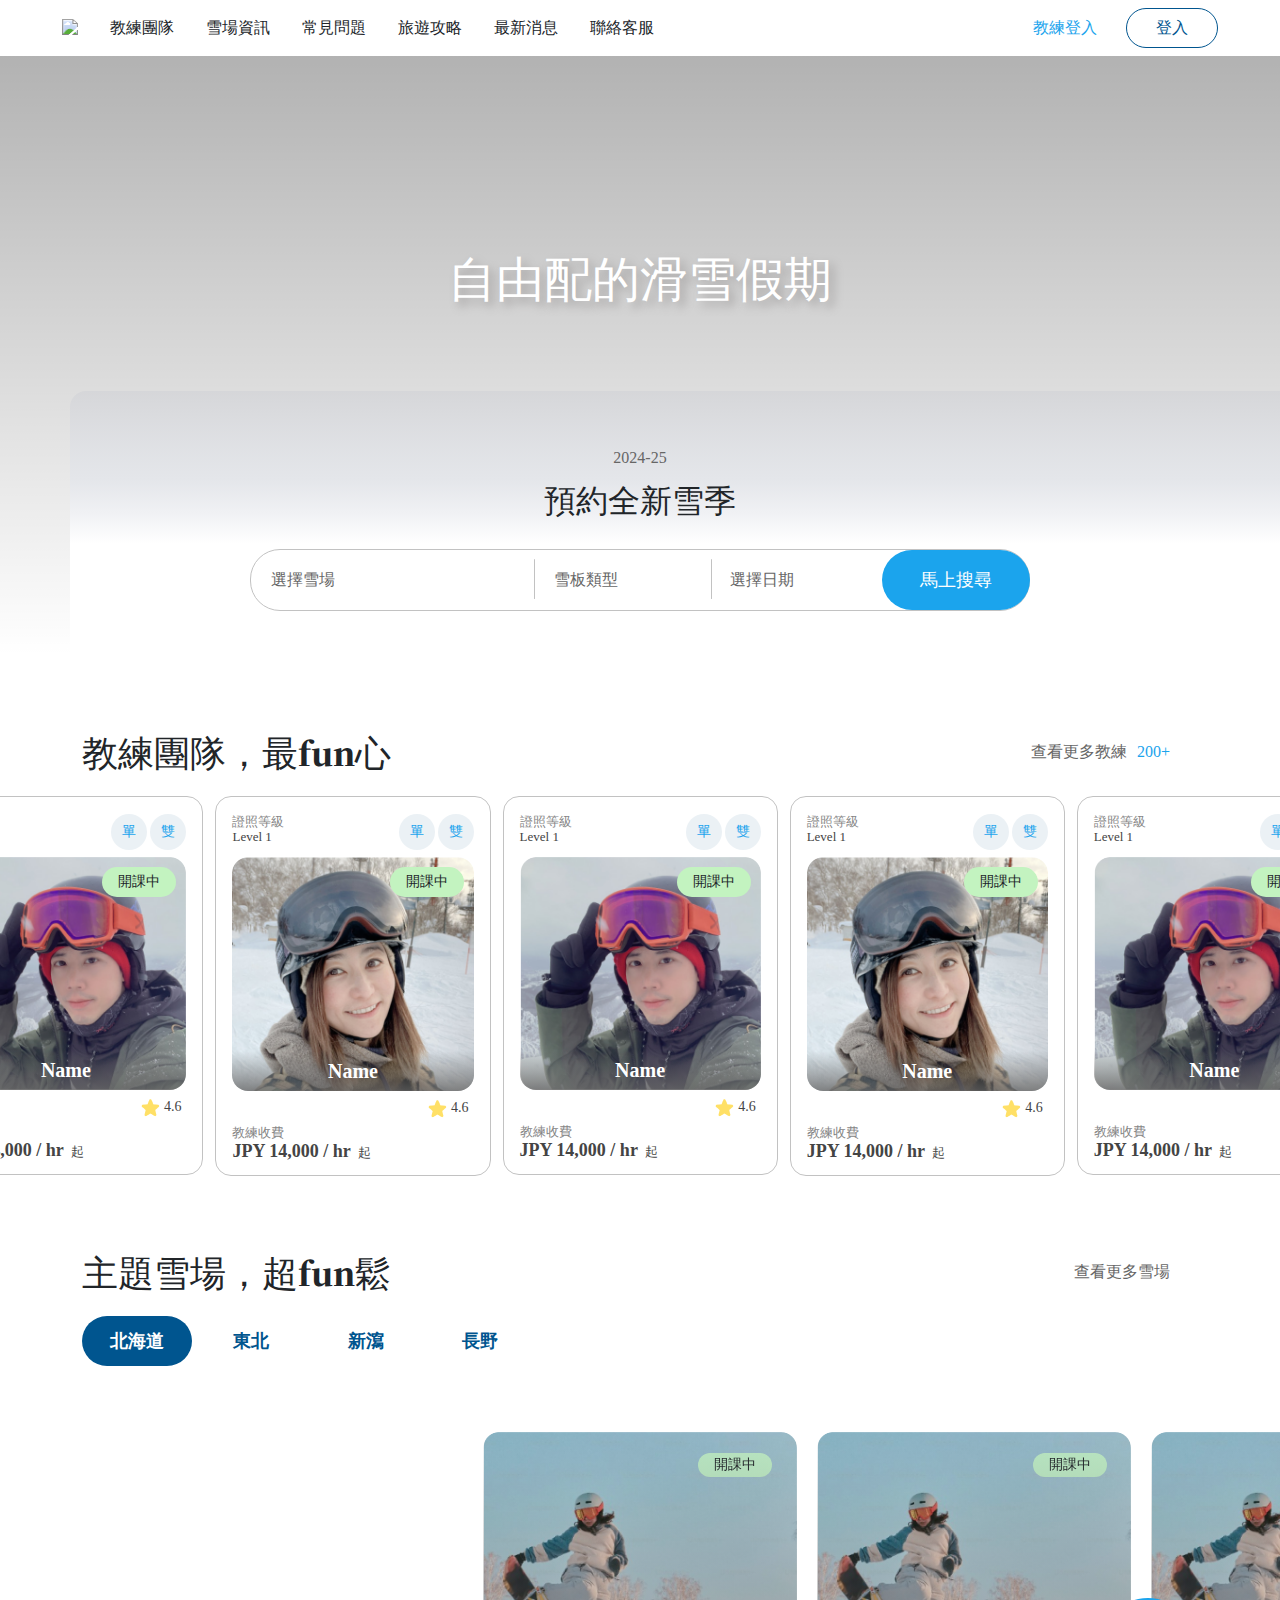
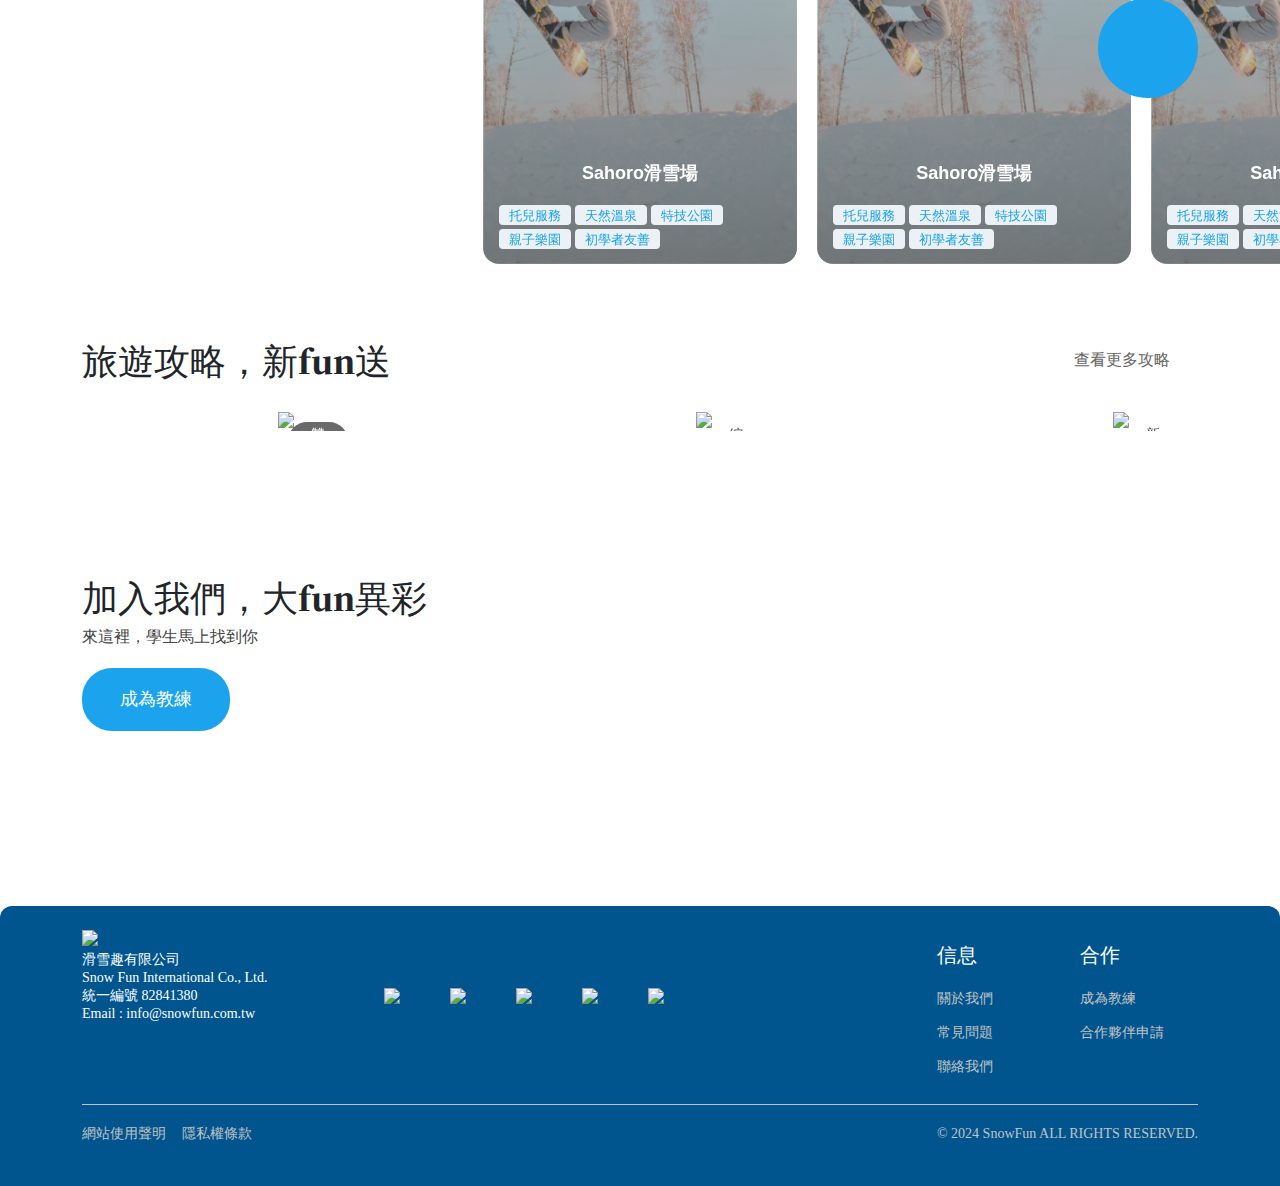
==== commit 3dd3e7dd: "fix: header/footer/coach owl/title style" ====
--- a/index.html
+++ b/index.html
@@ -20,12 +20,6 @@
     <link rel="preconnect" href="https://fonts.gstatic.com" crossorigin>
     <link href="https://fonts.googleapis.com/css2?family=Noto+Sans+JP:wght@100..900&family=Noto+Serif+JP:wght@200..900&display=swap" rel="stylesheet">
     
-
-    <!-- Link Swiper's CSS -->
-    <link
-      rel="stylesheet"
-      href="https://cdn.jsdelivr.net/npm/swiper@11/swiper-bundle.min.css"
-    />
     <link href="./style/layout.css" rel="stylesheet" />
     <link href="./style/index.css" rel="stylesheet" />
     <!-- map -->
@@ -35,10 +29,10 @@
   <body>
     <main>
       <nav class="navbar" aria-label="Light offcanvas navbar">
-        <div class="container-lg container-fluid justify-content-between">
+        <div class="container-fluid justify-content-between">
           <div class="d-flex align-items-center flex-grow-1">
             <div class="me-4 me-lg-0" id="offcanvasNavbarLightLabel">
-              <a href="index.html">
+              <a href="index.html" class="logo">
                 <img src="./images/logo.svg" />
               </a>
             </div>
@@ -326,7 +320,7 @@
       </section>
 
       <!-- 教練 -->
-      <section>
+      <div>
         <div class="container">
           <div class="section-title d-flex justify-content-between">
             <h2>教練團隊，最<span class="noto-serif-jp-900">fun</span>心</h2>
@@ -335,7 +329,7 @@
             </div>
           </div>
         </div>
-        <div class="container-fluid my-3">
+        <div class="coach-container mt-3">
           <div class="owl-carousel owl-carousel-coach">
             <div class="item">
               <a href="go教練個人頁.com">
@@ -357,10 +351,15 @@
                     </div>
                   </div>
                   <div class="item-group-img d-flex">
+                    <div class="state">
+                      <div class="state-open d-flex justify-content-center align-items-center">
+                        開課中
+                      </div>
+                    </div>
                     <img src="images/coach.png"/>
-                      <div class="name d-flex justify-content-center">
-                        <span class="d-flex justify-content-center align-items-center text-white">Name</span>
-                      </div>
+                    <div class="name d-flex justify-content-center">
+                      <span class="d-flex justify-content-center align-items-center text-white">Name</span>
+                    </div>
                   </div>
                   <div class="item-group-fraction d-flex align-items-center">
                     <img class="star" src="images/star.png"/>
@@ -377,9 +376,54 @@
                 </div>
               </a>
             </div>
+            <div class="item">
+              <a href="go教練個人頁.com">
+                <div class="item-group">
+                  <div class="item-group-header d-flex justify-content-between">
+                    <div class="level d-flex flex-column">
+                        <div class="level-title">
+                          證照等級
+                        </div>
+                        <div class="level-number">Level 1</div>
+                    </div>
+                    <div class="sort d-flex">
+                      <div class="type d-flex flex-column justify-content-center">
+                        <span class="d-flex justify-content-center">單</span>
+                      </div>
+                      <div class="type d-flex flex-column justify-content-center">
+                        <span class="d-flex justify-content-center">雙</span>
+                      </div>
+                    </div>
+                  </div>
+                  <div class="item-group-img d-flex">
+                    <div class="state">
+                      <div class="state-open d-flex justify-content-center align-items-center">
+                        開課中
+                      </div>
+                    </div>
+                    <img src="images/coach2.png"/>
+                    <div class="name d-flex justify-content-center">
+                      <span class="d-flex justify-content-center align-items-center text-white">Name</span>
+                    </div>
+                  </div>
+                  <div class="item-group-fraction d-flex align-items-center">
+                    <img class="star" src="images/star.png"/>
+                    <div class="fraction">4.6</div>
+                  </div>
+                  <div class="item-group-rate d-flex flex-column justify-content-center">
+                    <div class="title">
+                      教練收費
+                    </div>
+                    <div class="amount">JPY 14,000 / hr
+                      <span class="amount-up">起</span>
+                    </div>
+                  </div>
+                </div>
+              </a>
+            </div>
           </div>
         </div>
-      </section>
+      </div>
 
       <!-- 雪場 -->
       <section class="section-skiResort">
@@ -1037,25 +1081,93 @@
           </div>
         </div>
       </section>
-      
+
       <!-- 成為教練 -->
-      <section class="section-join">
-        <div class="container">
-          <h2 class="section-title">加入我們，大<span class="noto-serif-jp-900">fun</span>異彩</h2>
-          <p class="section-subTitle">來這裡，學生馬上找到你</p>
-          <button type="button" class="btn btn-primary join-btn">成為教練</button>
-        </div>
-      </section>
-      <!-- pc footer -->
-      <footer class="footer-pc">
-        <div class="container">
-          <div class="row">
-            <div class="col-9">
-              <div>
-                <img src="./images/logo_white.svg">
-              </div>
+        <footer>
+          <section class="section-join">
+            <div class="container">
+              <h2 class="section-title">加入我們，大<span class="noto-serif-jp-900">fun</span>異彩</h2>
+              <p class="section-subTitle">來這裡，學生馬上找到你</p>
+              <button type="button" class="btn btn-primary join-btn">成為教練</button>
+            </div>
+          </section>
+          <div class="footer-pc">
+            <div class="container">
               <div class="row">
-                <div class="col-4">
+                <div class="col-9">
+                  <div>
+                    <img src="./images/logo_white.svg">
+                  </div>
+                  <div class="row">
+                    <div class="col-4">
+                      <ul>
+                        <li>滑雪趣有限公司 </li>
+                        <li>Snow Fun International Co., Ltd.</li>
+                        <li>統一編號 82841380</li>
+                        <li>Email : info@snowfun.com.tw</li>
+                      </ul>
+                    </div>
+                    <div class="col-8 align-self-end">
+                      <ul class="social-box">
+                        <li>
+                          <a href="//www.facebook.com/groups/453785412129721/" target="_blank">
+                            <img src="./images/fb.svg">
+                          </a>
+                        </li>
+                        <li>
+                          <a href="//www.instagram.com/snowfunfun/" target="_blank">
+                            <img src="./images/ig.svg">
+                          </a>
+                        </li>
+                        <li><a href="#">
+                            <img src="./images/tk.svg">
+                          </a></li>
+                        <li><a href="#">
+                            <img src="./images/wc.svg">
+                          </a></li>
+                        <li><a href="#">
+                            <img src="./images/yt.svg">
+                          </a></li>
+                      </ui>
+                    </div>
+                  </div>
+                </div>
+                <div class="col-3">
+                  <div class="row">
+                    <div class="col">
+                      <p class="footer-title">信息</p>
+                      <ul class="footer-link">
+                        <li><a class="link-underline link-underline-opacity-0" href="#">關於我們</a></li>
+                        <li><a class="link-underline link-underline-opacity-0" href="#">常見問題</a></li>
+                        <li><a class="link-underline link-underline-opacity-0" href="#">聯絡我們</a></li>
+                      </ul>
+                    </div>
+                    <div class="col">
+                      <p class="footer-title">合作</p>
+                        <ul class="footer-link">
+                          <li><a class="link-underline link-underline-opacity-0" href="#">成為教練</a></li>
+                          <li><a class="link-underline link-underline-opacity-0" href="#">合作夥伴申請</a></li>
+                        </ul>
+                    </div>
+                  </div>
+                </div>
+              </div>
+              <div class="d-flex justify-content-between footer-bottom">
+                <ul class="row g-3">
+                  <li class="col"><a class="link-underline link-underline-opacity-0" href="#">網站使用聲明</a></li>
+                  <li class="col"><a class="link-underline link-underline-opacity-0" href="#">隱私權條款</a></li>
+                </ul>
+                <div>© 2024 SnowFun ALL RIGHTS RESERVED.</div>
+              </div>
+            </div>
+          </div>
+          <div class="footer-mb">
+            <div class="container">
+              <div class="row">
+                <div class="col-6 d-flex justify-content-center">
+                    <img src="./images/logo_white.svg" width="100%">          
+                </div>
+                <div class="col-6 d-flex justify-content-center align-items-center">
                   <ul>
                     <li>滑雪趣有限公司 </li>
                     <li>Snow Fun International Co., Ltd.</li>
@@ -1063,133 +1175,66 @@
                     <li>Email : info@snowfun.com.tw</li>
                   </ul>
                 </div>
-                <div class="col-8 align-self-end">
-                  <ul class="social-box">
-                    <li>
-                      <a href="//www.facebook.com/groups/453785412129721/" target="_blank">
-                        <img src="./images/fb.svg">
-                      </a>
-                    </li>
-                    <li>
-                      <a href="//www.instagram.com/snowfunfun/" target="_blank">
-                        <img src="./images/ig.svg">
-                      </a>
-                    </li>
-                    <li><a href="#">
-                        <img src="./images/tk.svg">
-                      </a></li>
-                    <li><a href="#">
-                        <img src="./images/wc.svg">
-                      </a></li>
-                    <li><a href="#">
-                        <img src="./images/yt.svg">
-                      </a></li>
-                  </ui>
-                </div>
-              </div>
-            </div>
-            <div class="col-3">
-              <div class="row">
-                <div class="col">
-                  <p class="footer-title">信息</p>
-                  <ul class="footer-link">
-                    <li><a class="link-underline link-underline-opacity-0" href="#">關於我們</a></li>
-                    <li><a class="link-underline link-underline-opacity-0" href="#">常見問題</a></li>
-                    <li><a class="link-underline link-underline-opacity-0" href="#">聯絡我們</a></li>
+                <div class="row mt-3 mb-3">
+                  <div class="col-12 align-self-end">
+                    <ul class="social-box d-flex justify-content-center">
+                      <li>
+                        <a href="//www.facebook.com/groups/453785412129721/" target="_blank">
+                          <img src="./images/fb.svg">
+                        </a>
+                      </li>
+                      <li>
+                        <a href="//www.instagram.com/snowfunfun/" target="_blank">
+                          <img src="./images/ig.svg">
+                        </a>
+                      </li>
+                      <li>
+                        <a href="#">
+                          <img src="./images/tk.svg">
+                        </a>
+                      </li>
+                      <li>
+                        <a href="#">
+                          <img src="./images/wc.svg">
+                        </a>
+                      </li>
+                      <li>
+                        <a href="#">
+                          <img src="./images/yt.svg">
+                        </a>
+                      </li>
+                    </ui>
+                  </div>
+                </div>
+                <div class="row">
+                  <div class="col-4">
+                    <p class="footer-title">信息</p>
+                      <ul class="footer-link">
+                        <li><a class="link-underline link-underline-opacity-0" href="#">關於我們</a></li>
+                        <li><a class="link-underline link-underline-opacity-0" href="#">常見問題</a></li>
+                        <li><a class="link-underline link-underline-opacity-0" href="#">聯絡我們</a></li>
+                      </ul>
+                  </div>
+                  <div class="col-4">
+                    <p class="footer-title">合作</p>
+                        <ul class="footer-link">
+                          <li><a class="link-underline link-underline-opacity-0" href="#">成為教練</a></li>
+                          <li><a class="link-underline link-underline-opacity-0" href="#">合作夥伴申請</a></li>
+                        </ul>
+                  </div>
+                </div>
+              </div>
+              <div class="d-flex justify-content-between footer-bottom flex-column">
+                  <ul class="mb-4 g-3 statement">
+                    <li class=""><a class="link-underline link-underline-opacity-0" href="#">網站使用聲明</a></li>
+                    <li class=""><a class="link-underline link-underline-opacity-0" href="#">隱私權條款</a></li>
                   </ul>
-                </div>
-                <div class="col">
-                  <p class="footer-title">合作</p>
-                    <ul class="footer-link">
-                      <li><a class="link-underline link-underline-opacity-0" href="#">成為教練</a></li>
-                      <li><a class="link-underline link-underline-opacity-0" href="#">合作夥伴申請</a></li>
-                    </ul>
-                </div>
-              </div>
-            </div>
-          </div>
-          <div class="d-flex justify-content-between footer-bottom">
-            <ul class="row g-3">
-              <li class="col"><a class="link-underline link-underline-opacity-0" href="#">網站使用聲明</a></li>
-              <li class="col"><a class="link-underline link-underline-opacity-0" href="#">隱私權條款</a></li>
-            </ul>
-            <div>© 2024 SnowFun ALL RIGHTS RESERVED.</div>
-          </div>
-        </div>
-      </footer>
-      <!-- mb footer -->
-      <footer class="footer-mb">
-        <div class="container">
-          <div class="row">
-            <div class="col-6 d-flex justify-content-center">
-                <img src="./images/logo_white.svg" width="100%">          
-            </div>
-            <div class="col-6 d-flex justify-content-center align-items-center">
-              <ul>
-                <li>滑雪趣有限公司 </li>
-                <li>Snow Fun International Co., Ltd.</li>
-                <li>統一編號 82841380</li>
-                <li>Email : info@snowfun.com.tw</li>
-              </ul>
-            </div>
-            <div class="row mt-3 mb-3">
-              <div class="col-12 align-self-end">
-                <ul class="social-box d-flex justify-content-center">
-                  <li>
-                    <a href="//www.facebook.com/groups/453785412129721/" target="_blank">
-                      <img src="./images/fb.svg">
-                    </a>
-                  </li>
-                  <li>
-                    <a href="//www.instagram.com/snowfunfun/" target="_blank">
-                      <img src="./images/ig.svg">
-                    </a>
-                  </li>
-                  <li>
-                    <a href="#">
-                      <img src="./images/tk.svg">
-                    </a>
-                  </li>
-                  <li>
-                    <a href="#">
-                      <img src="./images/wc.svg">
-                    </a>
-                  </li>
-                  <li>
-                    <a href="#">
-                      <img src="./images/yt.svg">
-                    </a>
-                  </li>
-                </ui>
-              </div>
-            </div>
-            <div class="row">
-              <div class="col-4">
-                <p class="footer-title">信息</p>
-                  <ul class="footer-link">
-                    <li><a class="link-underline link-underline-opacity-0" href="#">關於我們</a></li>
-                    <li><a class="link-underline link-underline-opacity-0" href="#">常見問題</a></li>
-                    <li><a class="link-underline link-underline-opacity-0" href="#">聯絡我們</a></li>
-                  </ul>
-              </div>
-              <div class="col-4">
-                <p class="footer-title">合作</p>
-                    <ul class="footer-link">
-                      <li><a class="link-underline link-underline-opacity-0" href="#">成為教練</a></li>
-                      <li><a class="link-underline link-underline-opacity-0" href="#">合作夥伴申請</a></li>
-                    </ul>
-              </div>
-            </div>
-          </div>
-          <div class="d-flex justify-content-between footer-bottom flex-column">
-              <ul class="mb-4 g-3 statement">
-                <li class=""><a class="link-underline link-underline-opacity-0" href="#">網站使用聲明</a></li>
-                <li class=""><a class="link-underline link-underline-opacity-0" href="#">隱私權條款</a></li>
-              </ul>
-              <div class="col-12 copyright">© 2024 SnowFun ALL RIGHTS RESERVED.</div>
-          </div>
-        </div>
-      </footer>
+                  <div class="col-12 copyright">© 2024 SnowFun ALL RIGHTS RESERVED.</div>
+              </div>
+            </div>
+          </div>
+        </footer>
+        
       <!-- 登入 modal -->
       <div
         class="modal fade"
@@ -1347,10 +1392,6 @@
     <script src="https://cdnjs.cloudflare.com/ajax/libs/OwlCarousel2/2.3.4/owl.carousel.min.js"></script>
     <script src="js/owl.js"></script>
 
-      <!-- Swiper JS -->
-      <script src="https://cdn.jsdelivr.net/npm/swiper@11/swiper-bundle.min.js"></script>
-      <!-- Initialize Swiper -->
-      <script src="./js/swiper.js"></script>
       <script src="./js/date.js"></script>
       <script src="./js/selectPlace.js"></script>
       <!-- <script src="https://cdnjs.cloudflare.com/ajax/libs/jquery/3.5.1/jquery.min.js"></script> -->
--- a/style/layout.css
+++ b/style/layout.css
@@ -48,6 +48,13 @@
 }
 ::-webkit-scrollbar {
     display: none;
+}
+.noto-serif-jp-900 {
+    font-family: "Noto Serif JP", serif;
+    font-optical-sizing: auto;
+    font-weight: 900;
+    font-style: normal;
+    font-size: 32px;
   }
 /* ------- */
 
@@ -84,10 +91,28 @@
     background-color: var(--primary-color);
 }
 
+.navbar .logo {
+    padding-right: 16px;
+}
 .navbar-toggler:focus{
     outline: none;
     box-shadow: none;
 }
+@media (min-width:1200px){
+    .navbar {
+        padding-left: 50px;
+        padding-right: 50px;
+    }
+}
+@media (max-width:991px){
+    .navbar {
+        padding: 0;
+    }
+    .navbar .logo img{
+        height: 60px;
+    }
+}
+
 .offcanvas.nav-offcanvas {
     width: 50%;
 }
@@ -95,15 +120,8 @@
     border: none;
 }
 
-
 footer {
-    font-size: 14px;
-    line-height: 18px;
-    height: 280px;
-    padding: 24px 0;
-    color: white;
-    background-color: var(--primary-color);
-    border-radius: 12px 12px 0 0;
+ position: relative;
 }
 
 .social-box {
@@ -140,7 +158,47 @@
 .footer-bottom li {
     white-space: nowrap;
 }
-
+.footer-mb ,
+.footer-pc {
+    font-size: 14px;
+    line-height: 18px;
+    height: 280px;
+    padding: 24px 0;
+    color: white;
+    background-color: var(--primary-color);
+    border-radius: 12px 12px 0 0;
+    position: absolute;
+    left: 0;
+    right: 0;
+}
+.footer-pc {
+    top: 405px;
+}
+.footer-mb {
+    display: none;
+}
+@media(max-width:768px) {
+    .footer-pc {
+        display: none;
+    }
+    .footer-mb {
+        display: block;
+        height: auto;
+        top: 390px;
+    }
+    .copyright {
+        text-align: right;
+    }
+    .statement {
+        display: flex;
+    }
+    .statement li {
+        margin-right: 16px;
+    }
+    .footer-bottom {
+        padding-top: 24px;
+    }
+}
 
 /* modal */
 .modal-content {
@@ -221,33 +279,6 @@
     margin: 0 0 32px;
 }
 
-/* footer */
-.footer-mb {
-    display: none;
-}
-@media(max-width:768px) {
-    .footer-pc {
-        display: none;
-    }
-    .footer-mb {
-        display: block;
-    }
-    footer {
-        height: auto;
-    }
-    .copyright {
-        text-align: right;
-    }
-    .statement {
-        display: flex;
-    }
-    .statement li {
-        margin-right: 16px;
-    }
-    .footer-bottom {
-        padding-top: 24px;
-    }
-}
 
 /* float */
 .float-bar{
--- a/style/index.css
+++ b/style/index.css
@@ -31,7 +31,7 @@
     position: absolute;
     right: 0;
     bottom: -40px;
-    width: 1290px;
+    width: 100%;
     height: 305px;
     border-radius: 16px 0 0 16px;
     background: linear-gradient(to bottom,  rgba(210,211,215,.7) 0%,rgba(228,230,234,1) 29%,rgba(240,241,244,1) 40%,rgba(255,255,255,1) 50%,rgba(255,255,255,1) 100%); /* W3C, IE10+, FF16+, Chrome26+, Opera12+, Safari7+ */
@@ -456,12 +456,32 @@
     position: absolute;
     top: 0;
     left: 0;
-    width: 1370px;
+    width: 100%;
     height: 220px;
     background: #fff;
     border-radius: 0px 16px 16px 0px;
     z-index: 1;
 }
+
+@media (min-width:992px) {
+    .section-title-box::after,
+    .banner-box::after {
+        width: calc(100% - (100% - 960px) / 2);
+    }
+} 
+@media (min-width: 1200px) {
+    .section-title-box::after,
+    .banner-box::after {
+        width: calc(100% - (100% - 1140px) / 2);
+    }
+}
+@media (min-width: 1400px) {
+    .section-title-box::after,
+    .banner-box::after {
+        width: calc(100% - (100% - 1320px) / 2);
+    }
+}
+
 @media (max-width:391px) {
     .section-title-box .container {
         /* padding: 0; */
@@ -507,6 +527,7 @@
 .section-skiResort {
     position: relative;
     overflow: hidden;
+    padding: 70px 0 0 0;
 }
 
 .section-skiResort .skiResort-tab {
@@ -566,9 +587,6 @@
 }
 
 @media (max-width:475px) {
-    .section-skiResort {
-        padding-bottom: 0;
-    }
     .section-skiResort .nav-link{
         font-size: 14px;
         width: 89px;
@@ -606,6 +624,12 @@
 
 
 /* coach owl*/
+@media (max-width:992px) {
+    .coach-container {
+        padding-left: 16px;
+    }
+}
+
 .owl-carousel-coach .owl-item img {
 	width: 100%;
 	height: auto;
@@ -680,6 +704,24 @@
   font-size: 18px;
   font-weight: 700;
   position: relative;
+}
+
+.item-group-img .state {
+	position: absolute;
+	right: 10px;
+	top: 10px;
+}
+
+.item-group-img .state div {
+	width: 74px;
+	height: 30px;
+  font-size: 14px;
+  font-weight: 500;
+  border-radius: 20px;
+}
+
+.item-group-img .state .state-open {
+	background-color: #C3F3C0;
 }
 
 .item-group-fraction {
@@ -799,69 +841,6 @@
     padding: 5px 10px;
 }
 
-.swiper-slide img {
-    display: block;
-    width: 100%;
-    height: 100%;
-    object-fit: cover;
-}
-
-.swiper-button-prev,
-.swiper-button-next {
-    height: 100px;
-    width: 100px;
-    top: 50%;
-    margin-top: -50px;
-    background-color: #1ba4ed;
-    border-radius: 50%;
-    transition: all .2s;
-}
-.swiper-button-prev:hover,
-.swiper-button-next:hover {
-    opacity: 1;
-    background-color: #00558f;
-}
-
-.swiper-button-prev::after,
-.swiper-button-next::after{
-    color: transparent;
-    background:url(../images/slide_arrow_right.svg) no-repeat center;
-}
-.swiper-button-prev::after {
-    transform: rotate(180deg);
-}
-.swiper-wrapper:hover ~ .container .swiper-button-prev,
-.swiper-wrapper:hover ~ .container .swiper-button-next {
-    opacity: 1;
-} 
-.swiper-button-next.swiper-button-disabled,
-.swiper-button-prev.swiper-button-disabled,
-.swiper-wrapper:hover ~ .container .swiper-button-next.swiper-button-disabled, 
-.swiper-wrapper:hover ~ .container .swiper-button-prev.swiper-button-disabled {
-    display: none;
-}
-.container-swiperBox {
-    /* position: relative; 
-    top: -300px; */
-}
-
-@media (max-width:475px){
-	.swiper-button-prev,
-    .swiper-button-next {
-        display: none;
-    }
-}
-@media (max-width:625px){
-    .container-swiperBox {
-        top: -205px;
-    }
-}
-@media (max-width:767px) {
-    .container-swiperBox {
-        top: -265px;
-    }
-}
-
 
 /* owl  strategy */ 
 /* owl-carousel-skiResort */
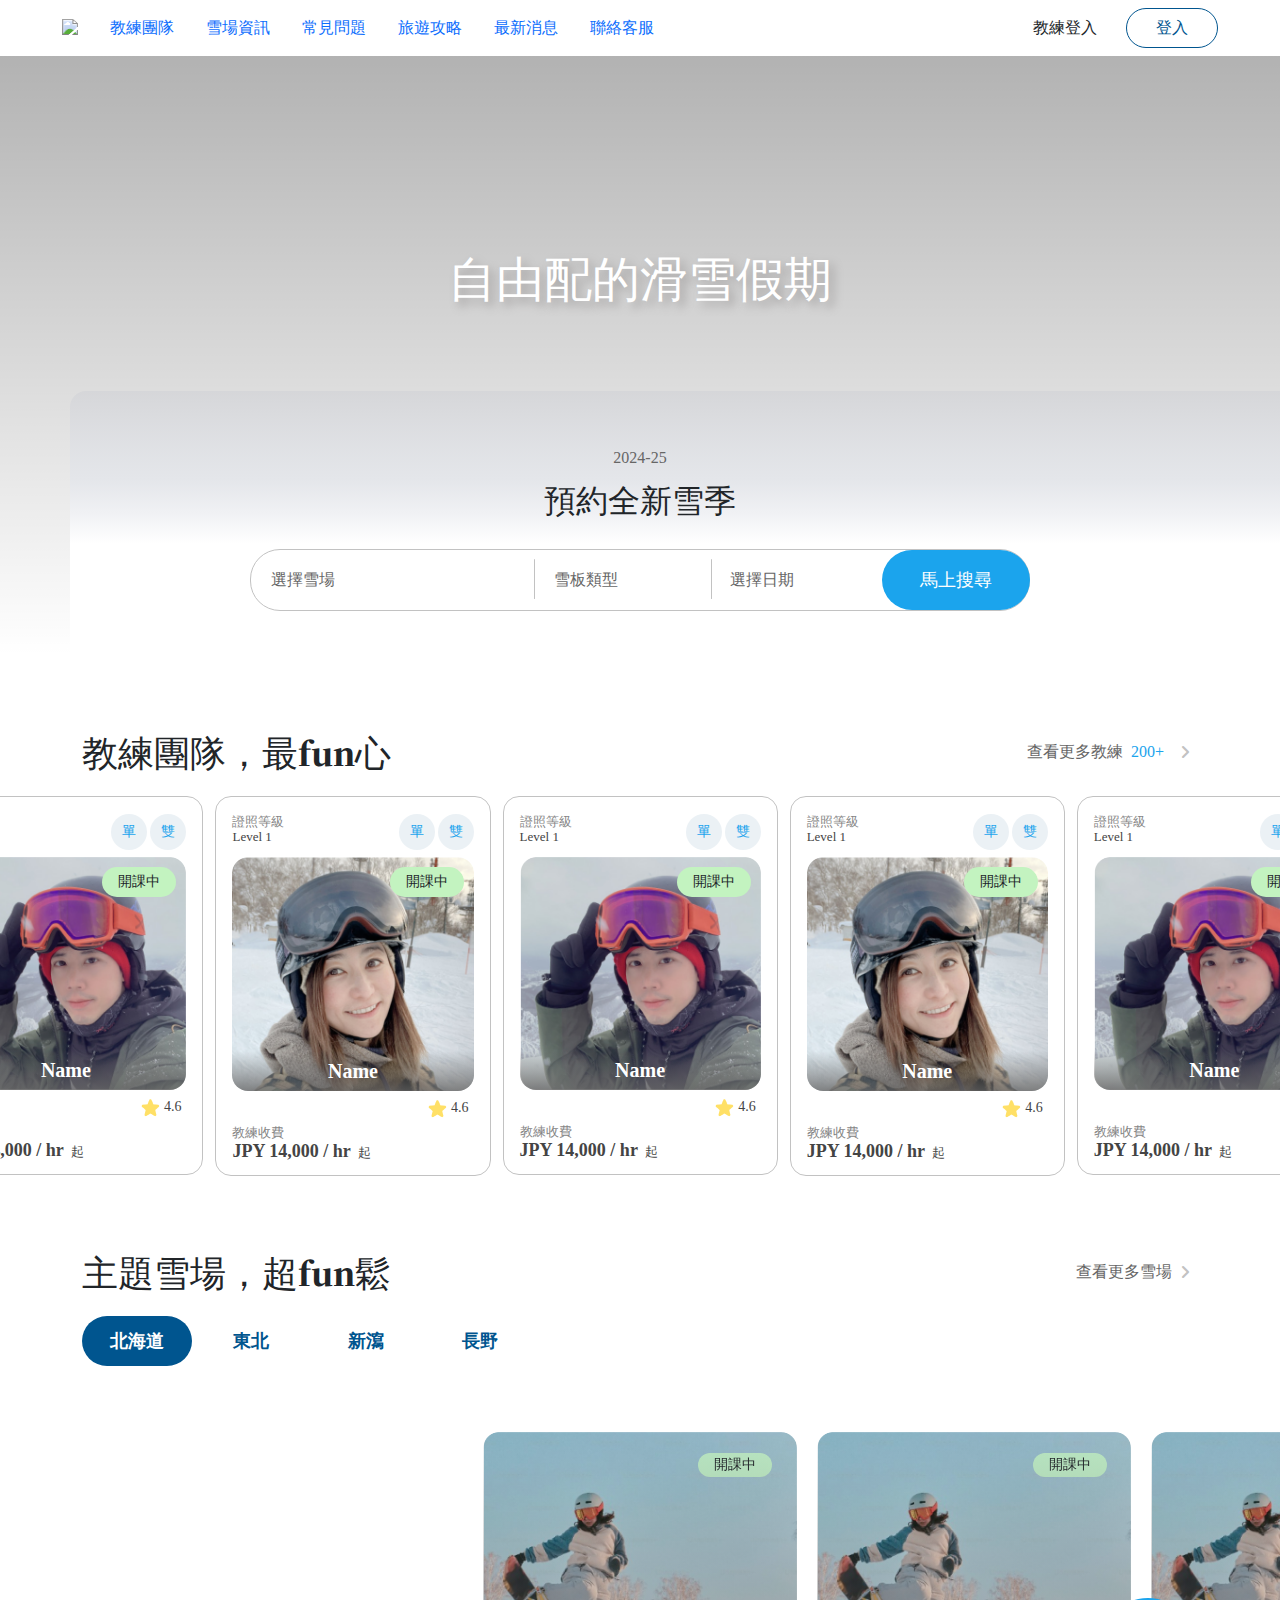
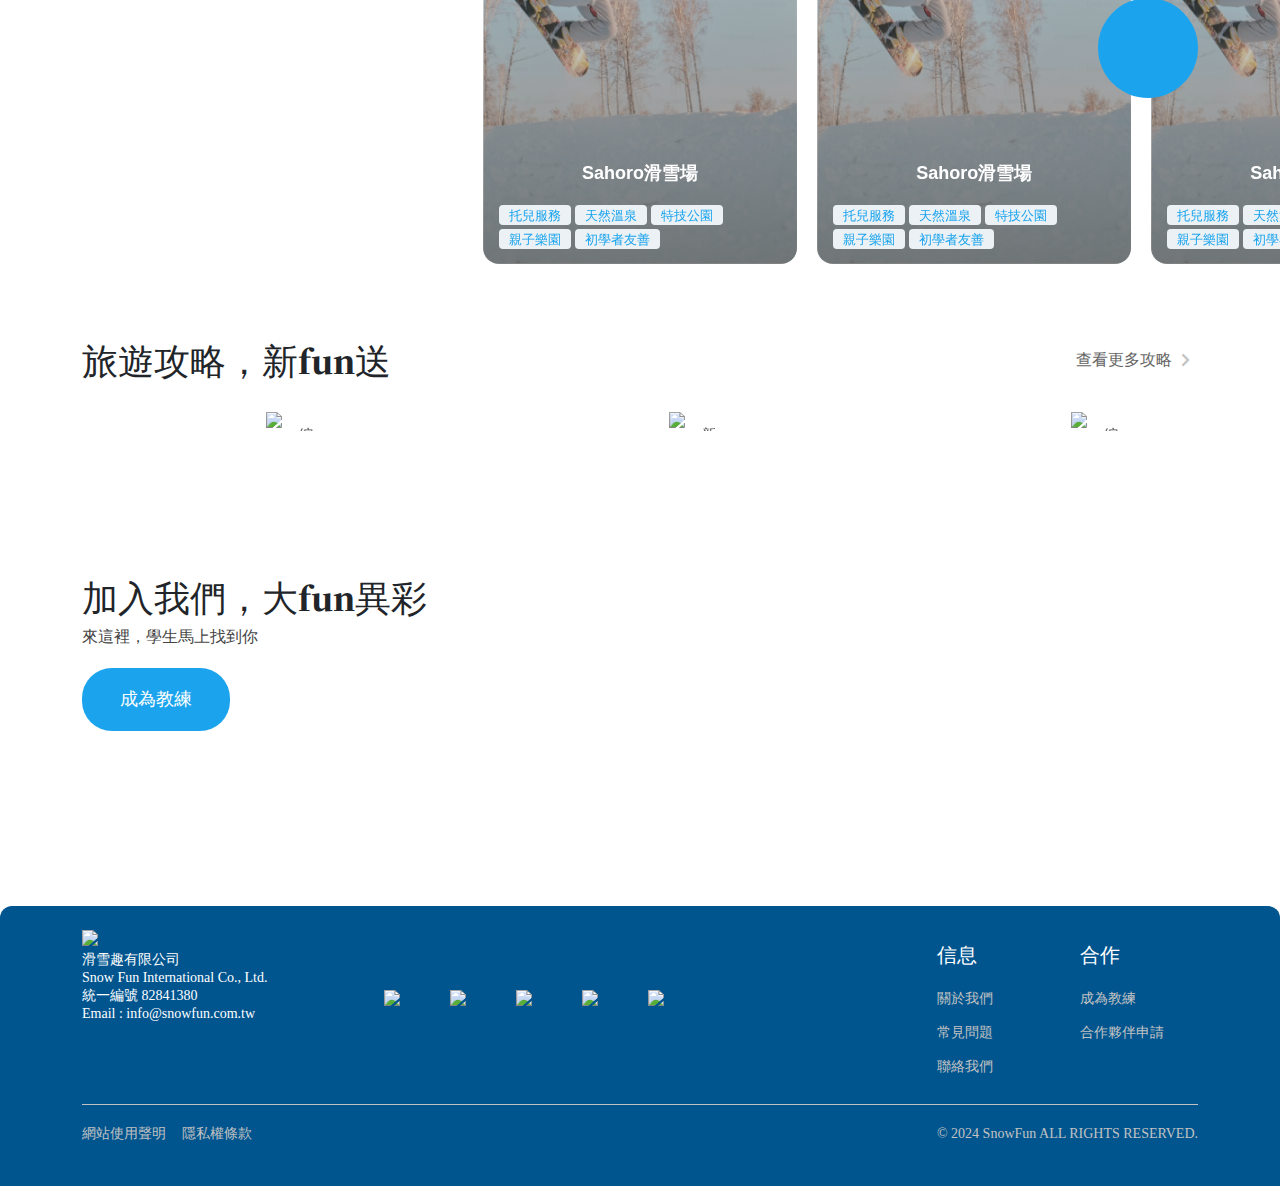
==== commit 6921f9b9: "feat: modal [2]" ====
--- a/index.html
+++ b/index.html
@@ -16,6 +16,7 @@
     <link rel="stylesheet" href="https://cdnjs.cloudflare.com/ajax/libs/OwlCarousel2/2.3.4/assets/owl.theme.default.css"/>
     <link rel="stylesheet" href="https://cdnjs.cloudflare.com/ajax/libs/OwlCarousel2/2.3.4/assets/owl.carousel.min.css">
     <!-- font -->
+    <link rel="stylesheet" href="https://cdnjs.cloudflare.com/ajax/libs/font-awesome/6.6.0/css/fontawesome.min.css">
     <link rel="preconnect" href="https://fonts.googleapis.com">
     <link rel="preconnect" href="https://fonts.gstatic.com" crossorigin>
     <link href="https://fonts.googleapis.com/css2?family=Noto+Sans+JP:wght@100..900&family=Noto+Serif+JP:wght@200..900&display=swap" rel="stylesheet">
@@ -38,27 +39,27 @@
             </div>
             <ul class="nav d-none d-lg-flex">
               <li class="nav-item">
-                <a class="nav-link text-dark" href="coach-item.html">教練團隊</a>
+                <a class="nav-link" href="coach-item.html">教練團隊</a>
               </li>
               <li class="nav-item">
-                <a class="nav-link text-dark" href="#">雪場資訊</a>
+                <a class="nav-link" href="#">雪場資訊</a>
               </li>
               <li class="nav-item">
-                <a class="nav-link text-dark" href="#">常見問題</a>
+                <a class="nav-link" href="#">常見問題</a>
               </li>
               <li class="nav-item">
-                <a class="nav-link text-dark" href="#">旅遊攻略</a>
+                <a class="nav-link" href="#">旅遊攻略</a>
               </li>
               <li class="nav-item">
-                <a class="nav-link text-dark" href="#">最新消息</a>
+                <a class="nav-link" href="#">最新消息</a>
               </li>
               <li class="nav-item">
-                <a class="nav-link text-dark" href="#">聯絡客服</a>
+                <a class="nav-link" href="#">聯絡客服</a>
               </li>
             </ul>
           </div>
           <div class="d-none d-lg-flex login">
-            <button type="button" class="btn px-1 px-lg-2 text-blue-light">教練登入</button>
+            <button type="button" class="btn px-1 px-lg-2 login-coach">教練登入</button>
             <button
               type="button"
               class="btn btn-outline-primary px-1 px-lg-2"
@@ -162,10 +163,8 @@
           
           <div class="d-flex flex-column selectDate-wrapper">
             <div class="selectDate-btn-group d-flex justify-content-between align-items-center">
-              <div class="btn-select-place">
-                <button id="selectPlaceButton" class="btn collapsed" type="button" data-bs-toggle="collapse" data-bs-target="#collapseSelectPlace" aria-expanded="false" aria-controls="collapseSelectPlace">
-                  選擇雪場
-                </button>
+              <!-- <div class="btn-select-place">
+                <button id="selectPlaceButton" class="btn collapsed" type="button" onclick="toggleDisplay()">選擇雪場</button>
               </div>
               <div class="btn-select-type">
                 <button id="selectTypeButton" class="btn collapsed" type="button" data-bs-toggle="collapse" data-bs-target="#collapseSelectType" aria-expanded="false" aria-controls="collapseSelectType">
@@ -173,10 +172,37 @@
                 </button>
               </div>
               <div id="selectDateButton" class="btn-select-date">
-                <!-- <button id="selectDaterange" class="btn" type="button" aria-expanded="false">
+                <button id="selectDateButton" class="btn collapsed" type="button" data-bs-toggle="collapse" data-bs-target="#collapseSelectDate" aria-expanded="false" aria-controls="collapseSelectType">
                   選擇日期
-                </button> -->
-                <button id="selectDateButton" class="btn collapsed" type="button" data-bs-toggle="collapse" data-bs-target="#collapseSelectDate" aria-expanded="false" aria-controls="collapseSelectType">
+                </button>
+              </div> -->
+              <div class="btn-select-place">
+                <button
+                  id="selectPlaceButton"
+                  class="btn collapsed"
+                  type="button"
+                  onclick="toggleDisplay('place')"
+                >
+                  選擇雪場
+                </button>
+              </div>
+              <div class="btn-select-type">
+                <button
+                  id="selectTypeButton"
+                  class="btn collapsed"
+                  type="button"
+                  onclick="toggleDisplay('type')"
+                >
+                  雪板類型
+                </button>
+              </div>
+              <div class="btn-select-date">
+                <button
+                  id="selectDateButton"
+                  class="btn collapsed"
+                  type="button"
+                  onclick="toggleDisplay('date')"
+                >
                   選擇日期
                 </button>
               </div>
@@ -232,7 +258,7 @@
                         <div class="selectPlaceLine"></div>
                       </div>
                       <div id="nagano" class="mt-3 row row g-2"></div>
-                    </div>
+                  </div>
                   <div class="card-footer text-body-secondary row">
                     <div class="col">
                       <input type="radio" class="btn-check" name="options-base" id="option1_none" autocomplete="off">
@@ -254,11 +280,11 @@
                 <form>
                   <div class="card-body">
                     <div class="row">
-                      <div class="col">
+                      <div class="collapseSelectType-item col">
                         <input type="radio" class="btn-check" name="options-base2" id="snowboard" autocomplete="off">
                         <label class="btn btn-radio w-full" for="snowboard">單板 snowboard</label>
                       </div>
-                      <div class="col">
+                      <div class="collapseSelectType-item col">
                         <input type="radio" class="btn-check" name="options-base2" id="ski" autocomplete="off">
                         <label class="btn btn-radio w-full" for="ski">雙板 ski</label>
                       </div>
@@ -325,7 +351,9 @@
           <div class="section-title d-flex justify-content-between">
             <h2>教練團隊，最<span class="noto-serif-jp-900">fun</span>心</h2>
             <div class="more">
-              <a class="link-underline link-underline-opacity-0" href="#">查看更多教練<span>200+</span></a>
+              <a class="d-flex justify-content-center align-items-center nderline link-underline-opacity-0" href="#">查看更多教練<span>200+</span>
+                <i class="fa-solid fa-angle-right"></i>
+              </a>
             </div>
           </div>
         </div>
@@ -433,7 +461,9 @@
             <div class="section-title d-flex justify-content-between">
               <h2>主題雪場，超<span class="noto-serif-jp-900">fun</span>鬆</h2>
               <div class="more">
-                <a class="link-underline link-underline-opacity-0" href="#">查看更多雪場</a>
+                <a class="link-underline d-flex ljustify-content-center align-items-center ink-underline-opacity-0" href="#">查看更多雪場
+                  <i class="fa-solid fa-angle-right"></i>
+                </a>
               </div>
             </div>
             <!-- tab選單 -->
@@ -1028,7 +1058,9 @@
           <div class="section-title mb-4 d-flex justify-content-between">
             <h2>旅遊攻略，新<span class="noto-serif-jp-900">fun</span>送</h2>
             <div class="more">
-              <a class="link-underline link-underline-opacity-0" href="#">查看更多攻略</a>
+              <a class="link-underline d-flex align-items-center  justify-content-center  link-underline-opacity-0" href="#">查看更多攻略
+                <i class="fa-solid fa-angle-right"></i>
+              </a>
             </div>
           </div>
         </div>
@@ -1111,23 +1143,29 @@
                       <ul class="social-box">
                         <li>
                           <a href="//www.facebook.com/groups/453785412129721/" target="_blank">
-                            <img src="./images/fb.svg">
+                            <img class="d-flex" src="./images/fb.svg">
                           </a>
                         </li>
                         <li>
                           <a href="//www.instagram.com/snowfunfun/" target="_blank">
-                            <img src="./images/ig.svg">
+                            <img class="d-flex" src="./images/ig.svg">
                           </a>
                         </li>
-                        <li><a href="#">
-                            <img src="./images/tk.svg">
-                          </a></li>
-                        <li><a href="#">
-                            <img src="./images/wc.svg">
-                          </a></li>
-                        <li><a href="#">
-                            <img src="./images/yt.svg">
-                          </a></li>
+                        <li>
+                          <a href="#">
+                            <img class="d-flex" src="./images/tk.svg">
+                          </a>
+                        </li>
+                        <li>
+                          <a href="#">
+                            <img class="d-flex" src="./images/wc.svg">
+                          </a>
+                        </li>
+                        <li>
+                          <a href="#">
+                            <img class="d-flex" src="./images/yt.svg">
+                          </a>
+                        </li>
                       </ui>
                     </div>
                   </div>
@@ -1180,27 +1218,27 @@
                     <ul class="social-box d-flex justify-content-center">
                       <li>
                         <a href="//www.facebook.com/groups/453785412129721/" target="_blank">
-                          <img src="./images/fb.svg">
+                          <img class="d-flex" src="./images/fb.svg">
                         </a>
                       </li>
                       <li>
                         <a href="//www.instagram.com/snowfunfun/" target="_blank">
-                          <img src="./images/ig.svg">
+                          <img class="d-flex" src="./images/ig.svg">
                         </a>
                       </li>
                       <li>
                         <a href="#">
-                          <img src="./images/tk.svg">
+                          <img class="d-flex" src="./images/tk.svg">
                         </a>
                       </li>
                       <li>
                         <a href="#">
-                          <img src="./images/wc.svg">
+                          <img class="d-flex" src="./images/wc.svg">
                         </a>
                       </li>
                       <li>
                         <a href="#">
-                          <img src="./images/yt.svg">
+                          <img class="d-flex" src="./images/yt.svg">
                         </a>
                       </li>
                     </ui>
@@ -1242,19 +1280,12 @@
         tabindex="-1"
         aria-hidden="true"
         >
-        
         <div class="login-dialog modal-dialog modal-dialog-centered">
           <!-- aria-labelledby="snowModalLabel" -->
           <!-- 登入 -->
           <div class="modal-content login-content">
             <div class="modal-header">
               <h5 class="modal-title mx-auto">登入</h5>
-              <!-- <button
-                type="button"
-                class="btn-close"
-                data-bs-dismiss="modal"
-                aria-label="Close"
-              ></button> -->
             </div>
             <div class="modal-body">
               <div class="modal-wrapper">
@@ -1268,10 +1299,10 @@
                     <input type="text" class="form-control" id="pw" placeholder="請輸入6~16位密碼" required>
                   </div>
                   <div class="d-flex justify-content-end">
-                    <button class="btn more_arrow btn-forgetPw" onclick="forgetPwModal()">忘記密碼</button>
+                    <button class="btn btn-forgetPw border-0" onclick="forgetPwModal()">忘記密碼</button>
                   </div>
                   <div class="d-flex justify-content-center">
-                    <button type="submit" class="btn btn-primary btn-login">
+                    <button type="submit" class="btn border-0 btn-primary btn-login">
                       登入
                     </button>
                   </div>
@@ -1286,7 +1317,7 @@
               <p class="bold">尚未加入會員？</p>
               <button
                 type="button"
-                class="btn more_arrow"
+                class="btn border-0"
                 onclick="registerModal()"
               >
                 註冊
@@ -1301,20 +1332,28 @@
             </div>
             <div class="modal-body">
               <div class="modal-wrapper">
-                <p class="forget-info">
-                  請輸入您的信箱，系統將會發送重設密碼連結至您的信箱
-                </p>
                 <form>
                   <div class="mb-3">
                     <label for="email" class="col-form-label">Email</label>
                     <input type="text" class="form-control" id="email" placeholder="請輸入您的電子郵件" required>
                   </div>
+                  <div class="mb-3">
+                    <label for="pw" class="col-form-label">密碼</label>
+                    <input type="text" class="form-control" id="pw" placeholder="請輸入6~16位密碼" required>
+                  </div>
+                  <div class="d-flex justify-content-end">
+                    <button class="btn more_arrow btn-forgetPw" onclick="forgetPwModal()">忘記密碼</button>
+                  </div>
                   <div class="d-flex justify-content-center">
                     <button type="submit" class="btn btn-primary btn-login">
-                      發送
+                      登入
                     </button>
                   </div>
                 </form>
+                <div class="login-info">
+                  滑雪趣已停用臉書登入功能，原帳號如綁定臉書登入<br>
+                  請點選「<button class="btn text-blue-light p-0" onclick="forgetPwModal()">忘記密碼</button>」以設定新密碼進行登入！
+                </div>
               </div>
             </div>
             <div class="modal-footer">
@@ -1356,7 +1395,7 @@
               <p class="bold">已有帳號？</p>
               <button
                 type="button"
-                class="btn more_arrow"
+                class="btn border-0"
                 onclick="loginModal()"
               >
                 登入
@@ -1366,6 +1405,195 @@
           </div>
         </div>
       </div>
+
+      <!-- 選擇雪場 -->
+      <div
+        class="modal fade"
+        id="selectPlaceModal"
+        tabindex="-1"
+        role="dialog"
+        aria-labelledby="selectPlaceModalLabel"
+        aria-hidden="true"
+      >
+        <div class="selectBox-dialog modal-dialog modal-dialog-centered" role="document">
+          <div class="modal-content show">
+            <div class="modal-header">
+              <h5 class="modal-title mx-auto" id="selectPlaceModalLabel">選擇雪場</h5>
+              <button
+                type="button"
+                class="btn-close"
+                data-bs-dismiss="modal"
+                aria-label="Close"
+              ></button>
+            </div>
+            <div class="modal-body mx-auto">
+              <div class="input-search">
+                <input class="form-control input-style" placeholder="關鍵字搜尋">
+              </div>
+              <div class="selectPlace-area mt-3">
+                <input type="radio" class="btn-check" name="selectPlaceModal" id="selectPlaceModal1" autocomplete="off">
+                <label class="btn btn-radio" for="selectPlaceModal1">北海道全區</label>
+
+                <input type="radio" class="btn-check" name="selectPlaceModal" id="selectPlaceModal2" autocomplete="off">
+                <label class="btn btn-radio" for="selectPlaceModal2">東北全區</label>
+
+                <input type="radio" class="btn-check" name="selectPlaceModal" id="selectPlaceModal3" autocomplete="off">
+                <label class="btn btn-radio" for="selectPlaceModal3">新瀉全區</label>
+
+                <input type="radio" class="btn-check" name="selectPlaceModal" id="selectPlaceModal4" autocomplete="off">
+                <label class="btn btn-radio" for="selectPlaceModal4">長野全區</label>
+              </div>
+              <div class="selectPlaceLine-box">
+                <div>北海道</div>
+                <div class="selectPlaceLine"></div>
+              </div>
+              <div id="modal_hokkaido" class="mt-3 row g-2"></div>
+
+              <div class="selectPlaceLine-box">
+                <div>東北</div>
+                <div class="selectPlaceLine"></div>
+              </div>
+              <div id="modal_tohoku" class="mt-3 row row g-2"></div>
+
+              <div class="selectPlaceLine-box">
+                <div>新瀉</div>
+                <div class="selectPlaceLine"></div>
+              </div>
+              <div id="modal_niigata" class="mt-3 row row g-2"></div>
+
+              <div class="selectPlaceLine-box">
+                <div>長野</div>
+                <div class="selectPlaceLine"></div>
+              </div>
+              <div id="modal_nagano" class="mt-3 row row g-2"></div>
+            </div>
+            <div class="modal-footer">
+              <div class="row w-full justify-content-between">
+                <div class="col">
+                  <input type="radio" class="btn-check" name="selectPlaceModal" id="selectPlaceModal_none" autocomplete="off">
+                  <label class="btn btn-radio w-full" for="selectPlaceModal_none">雪場不拘</label>
+                </div>
+                <div class="col">
+                  <button id="selectPlace_confirmButton" data-bs-dismiss="modal" type="button" class="btn btn-primary btn-rounded btn-selectPlaceLine confirmButton">
+                    <div class="ms-1">確定</div>
+                    <img src="./images/icon_arrow_right.svg">
+                  </button>
+                </div>
+              </div>
+            </div>
+          </div>
+        </div>
+      </div>
+      <!-- 雪板類型 -->
+      <div
+        class="modal fade"
+        id="selectTypeModal"
+        tabindex="-1"
+        role="dialog"
+        aria-labelledby="selectTypeModalLabel"
+        aria-hidden="true"
+      >
+        <div class="selectBox-dialog modal-dialog modal-dialog-centered" role="document">
+          <div class="modal-content show">
+            <div class="modal-header">
+              <h5 class="modal-title mx-auto" id="selectTypeModalLabel">雪板類型</h5>
+              <button
+                type="button"
+                class="btn-close"
+                data-bs-dismiss="modal"
+                aria-label="Close"
+              ></button>
+            </div>
+            <form>
+              <div class="modal-body">
+                  <div class="d-flex">
+                    <div class="collapseSelectType-item col">
+                      <input type="radio" class="btn-check" name="selectTypeModal" id="snowboard_1" autocomplete="off">
+                      <label class="btn btn-radio w-full" for="snowboard_1">單板 snowboard</label>
+                    </div>
+                    <div class="collapseSelectType-item col">
+                      <input type="radio" class="btn-check" name="selectTypeModal" id="ski_1" autocomplete="off">
+                      <label class="btn btn-radio w-full" for="ski_1">雙板 ski</label>
+                    </div>
+                  </div>             
+              </div>
+              <div class="modal-footer">
+                <div class="row w-full justify-content-between">
+                  <div class="col">
+                    <input type="radio" class="btn-check" name="selectTypeModal" id="selectTypeNone_1" autocomplete="off">
+                    <label class="btn btn-radio w-full" for="selectTypeNone_1">雪板類型不拘</label>
+                  </div>
+                  <div class="col">
+                    <button id="selectType_confirmButton_1" type="button" class="btn btn-primary btn-rounded btn-selectPlaceLine confirmButton" data-bs-dismiss="modal">
+                      <div class="ms-1">確定</div>
+                      <img src="./images/icon_arrow_right.svg">
+                    </button>
+                  </div>
+                </div>
+              </div>
+            </form>
+          </div>
+        </div>
+      </div>
+      <!-- 選擇日期  -->
+      <div
+        class="modal fade"
+        id="selectDateModal"
+        tabindex="-1"
+        role="dialog"
+        aria-labelledby="selectDateModalLabel"
+        aria-hidden="true"
+      >
+        <div class="selectBox-dialog modal-dialog modal-dialog-centered" role="document">
+          <div class="modal-content show">
+            <div class="modal-header">
+              <h5 class="modal-title  mx-auto" id="selectDateModalLabel">選擇日期</h5>
+              <button
+                type="button"
+                class="btn-close"
+                data-bs-dismiss="modal"
+                aria-label="Close"
+              ></button>
+            </div>
+            <form>
+              <div class="modal-body">
+                <form class="row">
+                  <input type="text" name="daterange" style="display: none;" />
+                  <div class="collapseSelectDate-info">暫無教練暫無教練空堂，歡迎聯繫客服為您媒合教練</div>
+                </form> 
+                <div class="calendar-container">
+                  <button id="modal-prev-month" class="btn"></button>
+                  <button id="modal-next-month" class="btn"></button>
+                  <div id="modal-calendar-left" class="calendar"></div>
+                  <div id="modal-calendar-right" class="calendar d-none"></div>      
+                </div>
+              </div>
+              <div class="modal-footer">
+                <div class="d-flex flex-column gap-3 w-full">
+                  <div class="d-flex gap-3 w-full justify-content-center align-items-center">
+                    <input aria-value="確切日期" type="radio" class="btn-check" name="options-base3" id="selectDate_day" autocomplete="off">
+                    <label id="modal-single-date" class="btn btn-radio" for="selectDate_day">確切日期</label>
+  
+                    <input aria-value="含前後兩日" type="radio" class="btn-check" name="options-base3" id="selectDate_towday" autocomplete="off">
+                    <label id="modal-highlight-range" class="btn btn-radio" for="selectDate_towday">含前後兩日</label>
+  
+                    <input aria-value="含前後一週" type="radio" class="btn-check" name="options-base3" id="selectDate_week" autocomplete="off">
+                    <label id="modal-week-range" class="btn btn-radio" for="selectDate_week">含前後一週</label>
+                  </div>
+                  <div class="w-full d-flex justify-content-end">
+                    <button id="clear-button" class="btn">清除</button>
+                    <button id="date-submit" type="button" class="btn btn-primary btn-rounded btn-selectPlaceLine confirmButton" data-bs-dismiss="modal">
+                      <div class="ms-1">確定</div>
+                      <img src="./images/icon_arrow_right.svg">
+                    </button>
+                  </div>
+                </div>
+              </div>
+            </form>
+          </div>
+        </div>
+      </div>
+
       <!-- float -->
       <div class="float-bar d-flex">
         <a href="https://line.me/R/ti/p/@648okivy" target="_blank"><img src="images/line.png" alt=""></a>
@@ -1396,9 +1624,8 @@
       <script src="./js/selectPlace.js"></script>
       <!-- <script src="https://cdnjs.cloudflare.com/ajax/libs/jquery/3.5.1/jquery.min.js"></script> -->
       <!-- <script src="https://cdnjs.cloudflare.com/ajax/libs/OwlCarousel2/2.3.4/owl.carousel.min.js"></script> -->
-      <script>
-      </script>
-
+
+      <!-- 登入 -->
       <script>
         function registerModal() {
           document.querySelector('.forgetPW-content').classList.remove('show');
@@ -1415,7 +1642,58 @@
           document.querySelector('.register-content').classList.remove('show');
           document.querySelector('.login-content').classList.add('show');
         }
-        // btn-login
+      </script>
+      <!-- 選擇 -->
+      <script>
+        var isListeningForResize = false;
+
+        function closeAll() {
+          $("#selectPlaceModal").modal("hide");
+          $("#selectTypeModal").modal("hide");
+          $("#selectDateModal").modal("hide");
+          $("#collapseSelectPlace").collapse("hide");
+          $("#collapseSelectType").collapse("hide");
+          $("#collapseSelectDate").collapse("hide");
+        }
+
+        function toggleDisplay(button) {
+          closeAll();
+
+          if ($(window).width() <= 992) {
+            if (button === "place") {
+              $("#selectPlaceModal").modal("show");
+            } else if (button === "type") {
+              $("#selectTypeModal").modal("show");
+            } else if (button === "date") {
+              $("#selectDateModal").modal("show");
+            }
+          } else {
+            if (button === "place") {
+              $("#collapseSelectPlace").collapse("show");
+            } else if (button === "type") {
+              $("#collapseSelectType").collapse("show");
+            } else if (button === "date") {
+              $("#collapseSelectDate").collapse("show");
+            }
+          }
+
+          if (!isListeningForResize) {
+            isListeningForResize = true;
+            $(window).resize(function () {
+              if (
+                $("#selectPlaceModal").hasClass("show") ||
+                $("#selectTypeModal").hasClass("show") ||
+                $("#selectDateModal").hasClass("show") ||
+                $("#collapseSelectPlace").hasClass("show") ||
+                $("#collapseSelectType").hasClass("show") ||
+                $("#collapseSelectDate").hasClass("show")
+              ) {
+                toggleDisplay(button);
+              }
+            });
+          }
+        }
+
       </script>
   </body>
 </html>
--- a/style/index.css
+++ b/style/index.css
@@ -91,6 +91,10 @@
     width: 148px;
     text-align: center;
 }
+.collapse {
+    box-shadow: 0 0 10px 0 rgba(0, 0, 0, 0.2);
+    border-radius: 30px;
+}
 .collapseSelectDate-info {
     text-align: center;
     font-size: 14px;
@@ -157,9 +161,9 @@
     border: 1px solid #c2c2c2;
     position: absolute;
     left: -2px;
-    top: -2px;
+    top: -1px;
     right: 0px;
-    bottom: -2px;
+    bottom: -1px;
     z-index: -1;
 }
 .selectDate-btn-group .btn-select-type .btn::after {
@@ -223,6 +227,9 @@
     border: 1px solid #c2c2c2;
     box-shadow: none;
     background-color: #fff;
+}
+.modal-footer .btn.btn-radio {
+    width: 100%;
 }
 .btn-check+.btn:hover {
     color: #666;
@@ -327,9 +334,32 @@
     overflow-y: scroll; */
     padding: 20px;
 }
+#collapseSelectPlace {
+    position: relative;
+}
+#collapseSelectPlace::before {
+    content: '';
+    position: absolute;
+    top: 1px;
+    left: 6px;
+    right: 6px;
+    height: 20px;
+    z-index: 1;
+    background-color: #ffffff;
+    border-radius: 30px 30px 0 0;
+}
+.collapseSelectPlace-item {
+    margin-top: 10px;
+}
 
 #collapseSelectType .card-body {
     padding: 32px;
+}
+.collapseSelectType-item {
+    padding: 0;
+}
+.collapseSelectType-item + .collapseSelectType-item {
+    margin-left: 10px;
 }
 .selectPlace-area {
     white-space: nowrap;
@@ -353,6 +383,7 @@
     background-size: cover;
     background-position: bottom;
 }
+
 .confirmButton {
 	display: flex;
     align-items: center;
@@ -487,29 +518,29 @@
         /* padding: 0; */
     }
     .section-title-box::after {
-        height: 174px;
+        /* height: 174px; */
     }
     .tab-content {
         margin-top: 80px;
     }
 }
-.section-title .more {
+.section-title .more a{
     font-size: 16px;
     color: #666;
-}
-.section-title .more::after,
-.more_arrow::after {
-    content: '';
-    display: inline-block;
-    width: 24px;
-    height: 24px;
-    background: url(../images/arrow_left.svg);
-    background-position-y: -2px;
-    vertical-align: middle;
-}
+    display: flex;
+    text-decoration: none;   
+}
+.more a i {
+    color: #C2C2C2;
+    margin: 0 8px;
+}
+.more a:hover,.more a:hover i {
+    color: #00558F;
+}
+
 .section-title .more span {
     color: #1ba4ed;
-    margin-left: 10px;
+    margin: 0 8px;
 }
 .section-subTitle {
     color: #444;
@@ -589,7 +620,7 @@
 @media (max-width:475px) {
     .section-skiResort .nav-link{
         font-size: 14px;
-        width: 89px;
+        width: 85px;
     }
 }
 @media (max-width:380px) {
@@ -611,7 +642,7 @@
         height: 400px;
         background: url(../images/join_bg_mb.png);
         background-size: cover;
-        padding-bottom: 16px;
+        padding-bottom: 32px;
         text-align: center;
     }
 }
@@ -622,6 +653,9 @@
     }
 }
 
+@media (max-width:767px) {
+
+}
 
 /* coach owl*/
 @media (max-width:992px) {
@@ -849,6 +883,25 @@
     overflow: hidden;
     pointer-events: none;
 }
+.carousel-section .owl-carousel-strategy .owl-stage {
+    margin-left: 0;
+}
+@media (min-width:992px) {
+    .carousel-section .owl-carousel-strategy .owl-stage {
+        margin-left: -30%;;
+    }
+} 
+@media (min-width: 1200px) {
+    .carousel-section .owl-carousel-strategy .owl-stage {
+        margin-left: -31%;;
+    }
+}
+@media (min-width: 1400px) {
+    .carousel-section .owl-carousel-strategy .owl-stage {
+        margin-left: -7%;;
+    }
+}
+
 .carousel-section .owl-carousel-skiResort .owl-stage,
 .carousel-section .owl-carousel-strategy .owl-stage {
     padding-left: 0 !important;
@@ -1046,7 +1099,8 @@
     cursor: pointer;
 }
 
-#prev-month, #next-month {
+#prev-month, #next-month,
+#modal-prev-month, #modal-next-month {
     position: absolute;
     top: 0;
     width: 50px;
@@ -1057,13 +1111,16 @@
     background: url(../images/date_arrow_left.svg) center no-repeat;
 }
 #prev-month:hover,
-#next-month:hover {
+#next-month:hover,
+#modal-prev-month:hover, #modal-next-month:hover {
     background-color: #ebf1f5;
 }
-#prev-month {
+#prev-month,
+#modal-prev-month {
     left: 0;
 }
-#next-month {
+#next-month,
+#modal-next-month  {
     right: 0;
     transform: rotate(180deg);
 }
@@ -1171,4 +1228,16 @@
 .calendar td:hover::before  {
     width: 50px;
     height: 50px;
-}+}
+
+/* selectBox-dialog */
+.selectBox-dialog .modal-header .btn-close {
+    position: absolute;
+    top: 40px;
+    right: 30px; 
+}
+
+.selectBox-dialog .modal-body {
+    max-height: 400px;
+    overflow-y: scroll;
+}
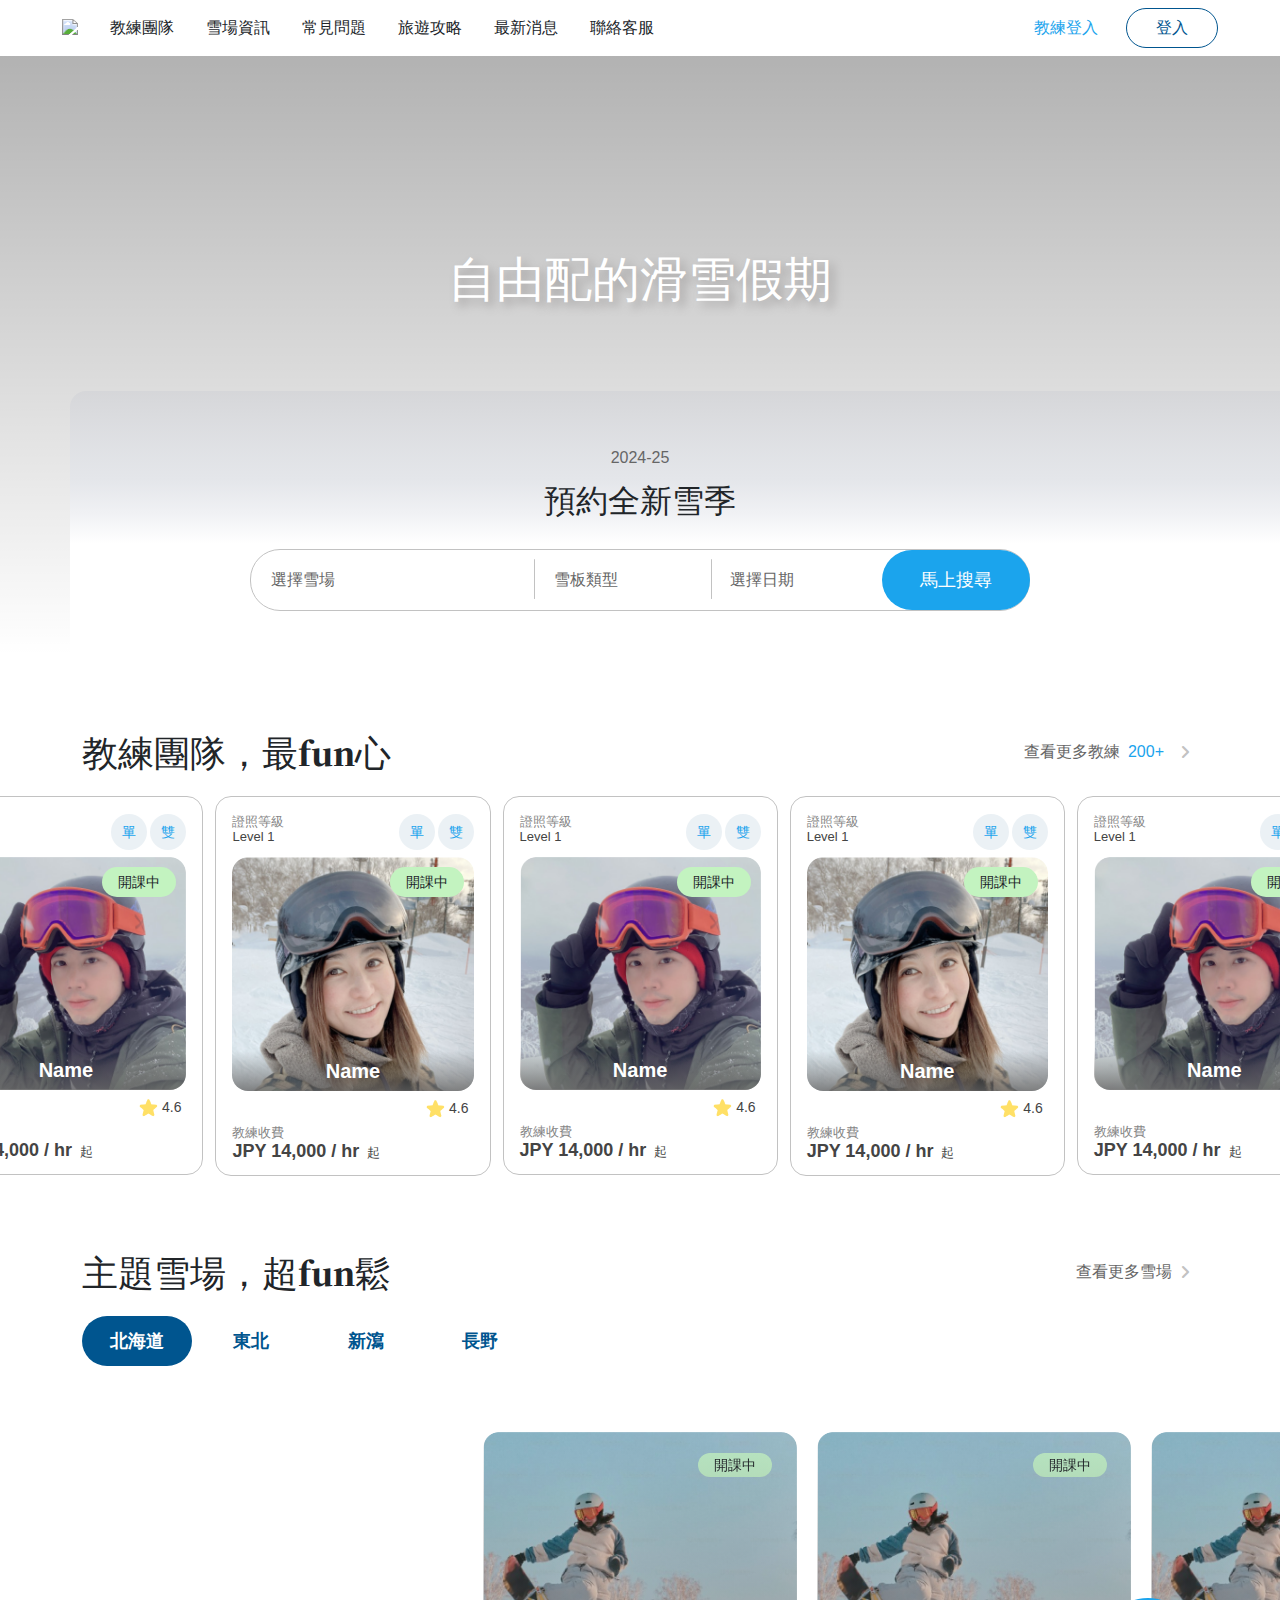
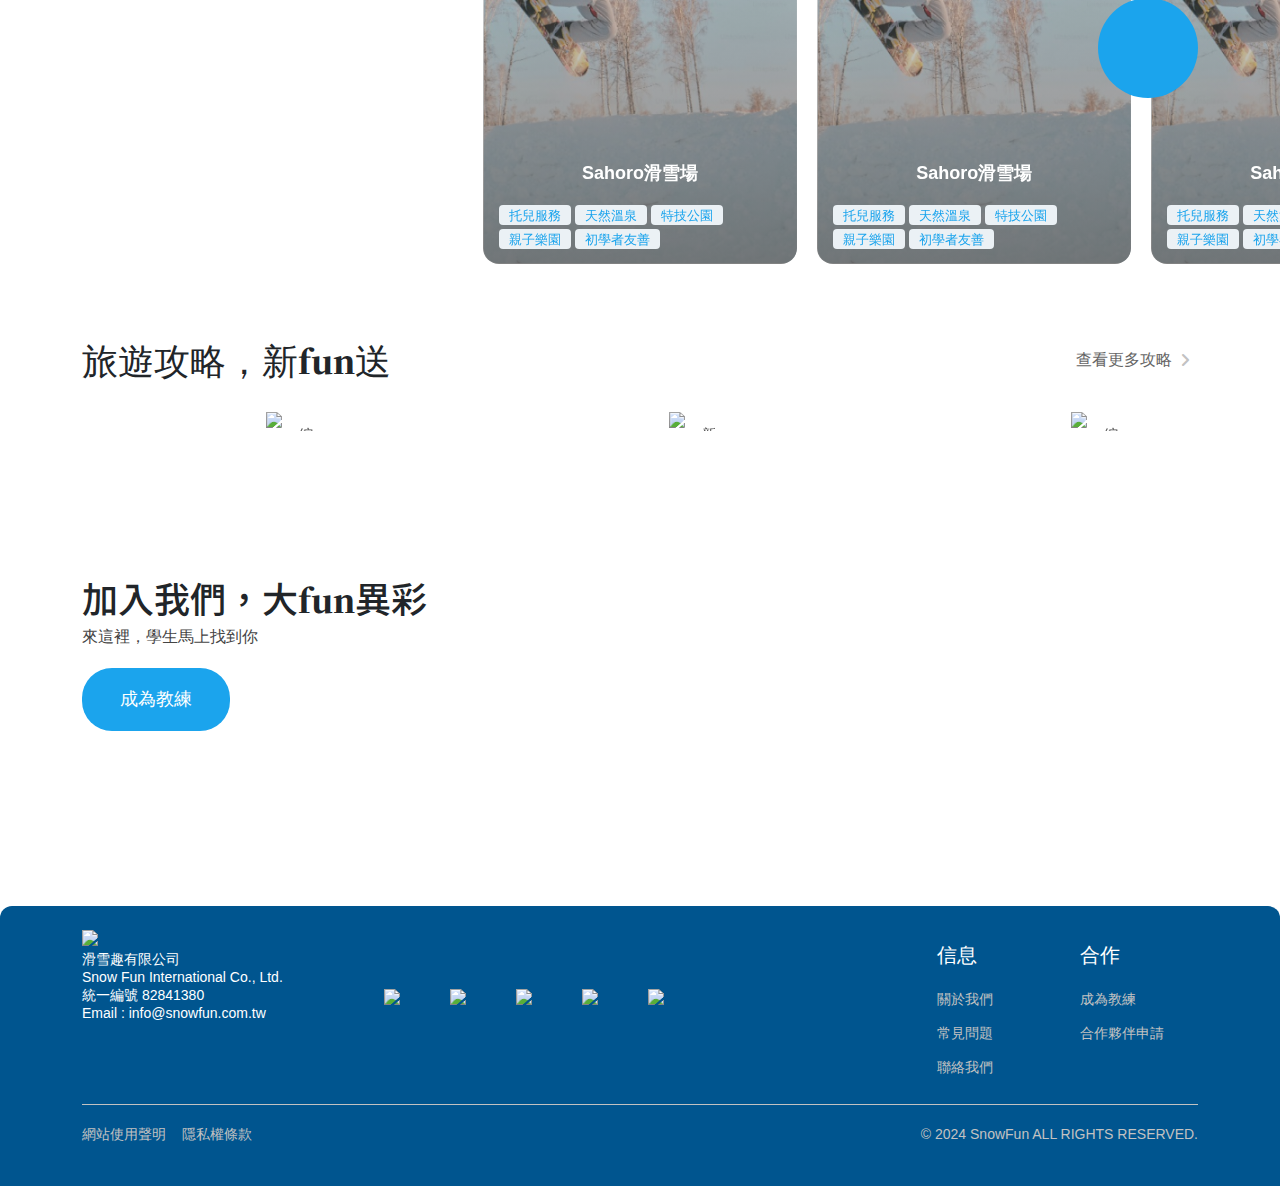
==== commit 5ccbb665: "fix:sidebar style" ====
--- a/index.html
+++ b/index.html
@@ -19,6 +19,7 @@
     <link rel="stylesheet" href="https://cdnjs.cloudflare.com/ajax/libs/font-awesome/6.6.0/css/fontawesome.min.css">
     <link rel="preconnect" href="https://fonts.googleapis.com">
     <link rel="preconnect" href="https://fonts.gstatic.com" crossorigin>
+    <link href="https://fonts.googleapis.com/css2?family=Noto+Sans+TC:wght@100..900&display=swap" rel="stylesheet">
     <link href="https://fonts.googleapis.com/css2?family=Noto+Sans+JP:wght@100..900&family=Noto+Serif+JP:wght@200..900&display=swap" rel="stylesheet">
     
     <link href="./style/layout.css" rel="stylesheet" />
@@ -82,26 +83,18 @@
             <img src="./images/icon_hamburger.svg" />
           </button>
           <div
-            class="offcanvas offcanvas-end nav-offcanvas"
+            class="offcanvas offcanvas-start nav-offcanvas"
             tabindex="-1"
             id="offcanvasNavbarLight"
             style="z-index: 1051"
           >
             <div class="offcanvas-header">
-              <button
-                type="button"
-                class="btn-close"
-                data-bs-dismiss="offcanvas"
-                aria-label="Close"
-              ></button>
+              <a href="index.html" class="logo">
+                <img src="./images/logo.svg" height="60" />
+              </a>
             </div>
             <div class="offcanvas-body">
-              <ul class="navbar-nav justify-content-end flex-grow-1 pe-3">
-                <li class="nav-item">
-                  <a class="nav-link active" aria-current="page" href="#"
-                    >首頁</a
-                  >
-                </li>
+              <ul class="navbar-nav justify-content-end flex-grow-1">
                 <li class="nav-item">
                   <a class="nav-link" href="#">教練團隊</a>
                 </li>
@@ -120,29 +113,36 @@
                 <li class="nav-item">
                   <a class="nav-link" href="#">聯絡客服</a>
                 </li>
+                <li class="nav-item d-flex  justify-content-between">
+                  <button
+                    type="button"
+                    class="btn coach-register"
+                  >
+                    教練註冊
+                  </button>
+                  <button
+                    type="button"
+                    class="btn btn-outline-primary px-1 px-lg-2"
+                    onclick="loginModal()"
+                    data-bs-toggle="modal"
+                    data-bs-target="#snowModal"
+                    data-bs-dismiss="offcanvas"
+                  >
+                    登入
+                  </button>
+                  <!-- <button 
+                    type="button" 
+                    class="btn" 
+                    onclick="registerModal()" 
+                    data-bs-toggle="modal"
+                    data-bs-target="#snowModal" 
+                    data-bs-dismiss="offcanvas"
+                  >
+                    註冊
+                  </button> -->
+                </li>
               </ul>
-              <div class="d-flex justify-content-between">
-                <button
-                  type="button"
-                  class="btn"
-                  onclick="loginModal()"
-                  data-bs-toggle="modal"
-                  data-bs-target="#snowModal"
-                  data-bs-dismiss="offcanvas"
-                >
-                  登入
-                </button>
-                <button 
-                  type="button" 
-                  class="btn" 
-                  onclick="registerModal()" 
-                  data-bs-toggle="modal"
-                  data-bs-target="#snowModal" 
-                  data-bs-dismiss="offcanvas"
-                >
-                  註冊
-                </button>
-              </div>
+              
             </div>
           </div>
         </div>
@@ -163,19 +163,6 @@
           
           <div class="d-flex flex-column selectDate-wrapper">
             <div class="selectDate-btn-group d-flex justify-content-between align-items-center">
-              <!-- <div class="btn-select-place">
-                <button id="selectPlaceButton" class="btn collapsed" type="button" onclick="toggleDisplay()">選擇雪場</button>
-              </div>
-              <div class="btn-select-type">
-                <button id="selectTypeButton" class="btn collapsed" type="button" data-bs-toggle="collapse" data-bs-target="#collapseSelectType" aria-expanded="false" aria-controls="collapseSelectType">
-                  雪板類型
-                </button>
-              </div>
-              <div id="selectDateButton" class="btn-select-date">
-                <button id="selectDateButton" class="btn collapsed" type="button" data-bs-toggle="collapse" data-bs-target="#collapseSelectDate" aria-expanded="false" aria-controls="collapseSelectType">
-                  選擇日期
-                </button>
-              </div> -->
               <div class="btn-select-place">
                 <button
                   id="selectPlaceButton"
@@ -1115,107 +1102,32 @@
       </section>
 
       <!-- 成為教練 -->
-        <footer>
-          <section class="section-join">
-            <div class="container">
-              <h2 class="section-title">加入我們，大<span class="noto-serif-jp-900">fun</span>異彩</h2>
-              <p class="section-subTitle">來這裡，學生馬上找到你</p>
-              <button type="button" class="btn btn-primary join-btn">成為教練</button>
-            </div>
-          </section>
-          <div class="footer-pc">
-            <div class="container">
-              <div class="row">
-                <div class="col-9">
-                  <div>
-                    <img src="./images/logo_white.svg">
-                  </div>
-                  <div class="row">
-                    <div class="col-4">
-                      <ul>
-                        <li>滑雪趣有限公司 </li>
-                        <li>Snow Fun International Co., Ltd.</li>
-                        <li>統一編號 82841380</li>
-                        <li>Email : info@snowfun.com.tw</li>
-                      </ul>
-                    </div>
-                    <div class="col-8 align-self-end">
-                      <ul class="social-box">
-                        <li>
-                          <a href="//www.facebook.com/groups/453785412129721/" target="_blank">
-                            <img class="d-flex" src="./images/fb.svg">
-                          </a>
-                        </li>
-                        <li>
-                          <a href="//www.instagram.com/snowfunfun/" target="_blank">
-                            <img class="d-flex" src="./images/ig.svg">
-                          </a>
-                        </li>
-                        <li>
-                          <a href="#">
-                            <img class="d-flex" src="./images/tk.svg">
-                          </a>
-                        </li>
-                        <li>
-                          <a href="#">
-                            <img class="d-flex" src="./images/wc.svg">
-                          </a>
-                        </li>
-                        <li>
-                          <a href="#">
-                            <img class="d-flex" src="./images/yt.svg">
-                          </a>
-                        </li>
-                      </ui>
-                    </div>
-                  </div>
-                </div>
-                <div class="col-3">
-                  <div class="row">
-                    <div class="col">
-                      <p class="footer-title">信息</p>
-                      <ul class="footer-link">
-                        <li><a class="link-underline link-underline-opacity-0" href="#">關於我們</a></li>
-                        <li><a class="link-underline link-underline-opacity-0" href="#">常見問題</a></li>
-                        <li><a class="link-underline link-underline-opacity-0" href="#">聯絡我們</a></li>
-                      </ul>
-                    </div>
-                    <div class="col">
-                      <p class="footer-title">合作</p>
-                        <ul class="footer-link">
-                          <li><a class="link-underline link-underline-opacity-0" href="#">成為教練</a></li>
-                          <li><a class="link-underline link-underline-opacity-0" href="#">合作夥伴申請</a></li>
-                        </ul>
-                    </div>
-                  </div>
-                </div>
-              </div>
-              <div class="d-flex justify-content-between footer-bottom">
-                <ul class="row g-3">
-                  <li class="col"><a class="link-underline link-underline-opacity-0" href="#">網站使用聲明</a></li>
-                  <li class="col"><a class="link-underline link-underline-opacity-0" href="#">隱私權條款</a></li>
-                </ul>
-                <div>© 2024 SnowFun ALL RIGHTS RESERVED.</div>
-              </div>
-            </div>
-          </div>
-          <div class="footer-mb">
-            <div class="container">
-              <div class="row">
-                <div class="col-6 d-flex justify-content-center">
-                    <img src="./images/logo_white.svg" width="100%">          
-                </div>
-                <div class="col-6 d-flex justify-content-center align-items-center">
-                  <ul>
-                    <li>滑雪趣有限公司 </li>
-                    <li>Snow Fun International Co., Ltd.</li>
-                    <li>統一編號 82841380</li>
-                    <li>Email : info@snowfun.com.tw</li>
-                  </ul>
-                </div>
-                <div class="row mt-3 mb-3">
-                  <div class="col-12 align-self-end">
-                    <ul class="social-box d-flex justify-content-center">
+      <footer>
+        <section class="section-join">
+          <div class="container">
+            <h2 class="section-title">加入我們，大<span class="noto-serif-jp-900">fun</span>異彩</h2>
+            <p class="section-subTitle">來這裡，學生馬上找到你</p>
+            <button type="button" class="btn btn-primary join-btn">成為教練</button>
+          </div>
+        </section>
+        <div class="footer-pc">
+          <div class="container">
+            <div class="row">
+              <div class="col-9">
+                <div>
+                  <img src="./images/logo_white.svg">
+                </div>
+                <div class="row">
+                  <div class="col-4">
+                    <ul>
+                      <li>滑雪趣有限公司 </li>
+                      <li>Snow Fun International Co., Ltd.</li>
+                      <li>統一編號 82841380</li>
+                      <li>Email : info@snowfun.com.tw</li>
+                    </ul>
+                  </div>
+                  <div class="col-8 align-self-end">
+                    <ul class="social-box">
                       <li>
                         <a href="//www.facebook.com/groups/453785412129721/" target="_blank">
                           <img class="d-flex" src="./images/fb.svg">
@@ -1244,34 +1156,109 @@
                     </ui>
                   </div>
                 </div>
+              </div>
+              <div class="col-3">
                 <div class="row">
-                  <div class="col-4">
+                  <div class="col">
                     <p class="footer-title">信息</p>
+                    <ul class="footer-link">
+                      <li><a class="link-underline link-underline-opacity-0" href="#">關於我們</a></li>
+                      <li><a class="link-underline link-underline-opacity-0" href="#">常見問題</a></li>
+                      <li><a class="link-underline link-underline-opacity-0" href="#">聯絡我們</a></li>
+                    </ul>
+                  </div>
+                  <div class="col">
+                    <p class="footer-title">合作</p>
                       <ul class="footer-link">
-                        <li><a class="link-underline link-underline-opacity-0" href="#">關於我們</a></li>
-                        <li><a class="link-underline link-underline-opacity-0" href="#">常見問題</a></li>
-                        <li><a class="link-underline link-underline-opacity-0" href="#">聯絡我們</a></li>
+                        <li><a class="link-underline link-underline-opacity-0" href="#">成為教練</a></li>
+                        <li><a class="link-underline link-underline-opacity-0" href="#">合作夥伴申請</a></li>
                       </ul>
                   </div>
-                  <div class="col-4">
-                    <p class="footer-title">合作</p>
-                        <ul class="footer-link">
-                          <li><a class="link-underline link-underline-opacity-0" href="#">成為教練</a></li>
-                          <li><a class="link-underline link-underline-opacity-0" href="#">合作夥伴申請</a></li>
-                        </ul>
-                  </div>
-                </div>
-              </div>
-              <div class="d-flex justify-content-between footer-bottom flex-column">
-                  <ul class="mb-4 g-3 statement">
-                    <li class=""><a class="link-underline link-underline-opacity-0" href="#">網站使用聲明</a></li>
-                    <li class=""><a class="link-underline link-underline-opacity-0" href="#">隱私權條款</a></li>
-                  </ul>
-                  <div class="col-12 copyright">© 2024 SnowFun ALL RIGHTS RESERVED.</div>
-              </div>
-            </div>
-          </div>
-        </footer>
+                </div>
+              </div>
+            </div>
+            <div class="d-flex justify-content-between footer-bottom">
+              <ul class="row g-3">
+                <li class="col"><a class="link-underline link-underline-opacity-0" href="#">網站使用聲明</a></li>
+                <li class="col"><a class="link-underline link-underline-opacity-0" href="#">隱私權條款</a></li>
+              </ul>
+              <div>© 2024 SnowFun ALL RIGHTS RESERVED.</div>
+            </div>
+          </div>
+        </div>
+        <div class="footer-mb">
+          <div class="container">
+            <div class="row">
+              <div class="col-6 d-flex justify-content-center">
+                  <img src="./images/logo_white.svg" width="100%">          
+              </div>
+              <div class="col-6 d-flex justify-content-center align-items-center">
+                <ul>
+                  <li>滑雪趣有限公司 </li>
+                  <li>Snow Fun International Co., Ltd.</li>
+                  <li>統一編號 82841380</li>
+                  <li>Email : info@snowfun.com.tw</li>
+                </ul>
+              </div>
+              <div class="row mt-3 mb-3">
+                <div class="col-12 align-self-end">
+                  <ul class="social-box d-flex justify-content-center">
+                    <li>
+                      <a href="//www.facebook.com/groups/453785412129721/" target="_blank">
+                        <img class="d-flex" src="./images/fb.svg">
+                      </a>
+                    </li>
+                    <li>
+                      <a href="//www.instagram.com/snowfunfun/" target="_blank">
+                        <img class="d-flex" src="./images/ig.svg">
+                      </a>
+                    </li>
+                    <li>
+                      <a href="#">
+                        <img class="d-flex" src="./images/tk.svg">
+                      </a>
+                    </li>
+                    <li>
+                      <a href="#">
+                        <img class="d-flex" src="./images/wc.svg">
+                      </a>
+                    </li>
+                    <li>
+                      <a href="#">
+                        <img class="d-flex" src="./images/yt.svg">
+                      </a>
+                    </li>
+                  </ui>
+                </div>
+              </div>
+              <div class="row">
+                <div class="col-4">
+                  <p class="footer-title">信息</p>
+                    <ul class="footer-link">
+                      <li><a class="link-underline link-underline-opacity-0" href="#">關於我們</a></li>
+                      <li><a class="link-underline link-underline-opacity-0" href="#">常見問題</a></li>
+                      <li><a class="link-underline link-underline-opacity-0" href="#">聯絡我們</a></li>
+                    </ul>
+                </div>
+                <div class="col-4">
+                  <p class="footer-title">合作</p>
+                      <ul class="footer-link">
+                        <li><a class="link-underline link-underline-opacity-0" href="#">成為教練</a></li>
+                        <li><a class="link-underline link-underline-opacity-0" href="#">合作夥伴申請</a></li>
+                      </ul>
+                </div>
+              </div>
+            </div>
+            <div class="d-flex justify-content-between footer-bottom flex-column">
+                <ul class="mb-4 g-3 statement">
+                  <li class=""><a class="link-underline link-underline-opacity-0" href="#">網站使用聲明</a></li>
+                  <li class=""><a class="link-underline link-underline-opacity-0" href="#">隱私權條款</a></li>
+                </ul>
+                <div class="col-12 copyright">© 2024 SnowFun ALL RIGHTS RESERVED.</div>
+            </div>
+          </div>
+        </div>
+      </footer>
         
       <!-- 登入 modal -->
       <div
@@ -1474,7 +1461,7 @@
                   <label class="btn btn-radio w-full" for="selectPlaceModal_none">雪場不拘</label>
                 </div>
                 <div class="col">
-                  <button id="selectPlace_confirmButton" data-bs-dismiss="modal" type="button" class="btn btn-primary btn-rounded btn-selectPlaceLine confirmButton">
+                  <button id="modal_selectPlace_confirmButton" data-bs-dismiss="modal" type="button" class="btn btn-primary btn-rounded btn-selectPlaceLine confirmButton">
                     <div class="ms-1">確定</div>
                     <img src="./images/icon_arrow_right.svg">
                   </button>
@@ -1524,7 +1511,7 @@
                     <label class="btn btn-radio w-full" for="selectTypeNone_1">雪板類型不拘</label>
                   </div>
                   <div class="col">
-                    <button id="selectType_confirmButton_1" type="button" class="btn btn-primary btn-rounded btn-selectPlaceLine confirmButton" data-bs-dismiss="modal">
+                    <button id="modal_selectType_confirmButton" type="button" class="btn btn-primary btn-rounded btn-selectPlaceLine confirmButton" data-bs-dismiss="modal">
                       <div class="ms-1">確定</div>
                       <img src="./images/icon_arrow_right.svg">
                     </button>
@@ -1564,25 +1551,27 @@
                 <div class="calendar-container">
                   <button id="modal-prev-month" class="btn"></button>
                   <button id="modal-next-month" class="btn"></button>
-                  <div id="modal-calendar-left" class="calendar"></div>
-                  <div id="modal-calendar-right" class="calendar d-none"></div>      
+                  <div class="d-flex flex-column">
+                    <div id="modal-calendar-left" class="calendar"></div>
+                    <div id="modal-calendar-right" class="calendar"></div>      
+                  </div>
                 </div>
               </div>
               <div class="modal-footer">
                 <div class="d-flex flex-column gap-3 w-full">
-                  <div class="d-flex gap-3 w-full justify-content-center align-items-center">
-                    <input aria-value="確切日期" type="radio" class="btn-check" name="options-base3" id="selectDate_day" autocomplete="off">
+                  <div class="d-flex gap-0 gap-md-3  w-full justify-content-center align-items-center">
+                    <input aria-value="確切日期" type="radio" class="btn-check" name="selectDateModal" id="selectDate_day" autocomplete="off">
                     <label id="modal-single-date" class="btn btn-radio" for="selectDate_day">確切日期</label>
   
-                    <input aria-value="含前後兩日" type="radio" class="btn-check" name="options-base3" id="selectDate_towday" autocomplete="off">
+                    <input aria-value="含前後兩日" type="radio" class="btn-check" name="selectDateModal" id="selectDate_towday" autocomplete="off">
                     <label id="modal-highlight-range" class="btn btn-radio" for="selectDate_towday">含前後兩日</label>
   
-                    <input aria-value="含前後一週" type="radio" class="btn-check" name="options-base3" id="selectDate_week" autocomplete="off">
+                    <input aria-value="含前後一週" type="radio" class="btn-check" name="selectDateModal" id="selectDate_week" autocomplete="off">
                     <label id="modal-week-range" class="btn btn-radio" for="selectDate_week">含前後一週</label>
                   </div>
                   <div class="w-full d-flex justify-content-end">
-                    <button id="clear-button" class="btn">清除</button>
-                    <button id="date-submit" type="button" class="btn btn-primary btn-rounded btn-selectPlaceLine confirmButton" data-bs-dismiss="modal">
+                    <button id="modal-clear-button" class="btn">清除</button>
+                    <button id="modal-date-submit" type="button" class="btn btn-primary btn-rounded btn-selectPlaceLine confirmButton" data-bs-dismiss="modal">
                       <div class="ms-1">確定</div>
                       <img src="./images/icon_arrow_right.svg">
                     </button>
@@ -1596,8 +1585,8 @@
 
       <!-- float -->
       <div class="float-bar d-flex">
+        <a href="index.html#search-bar"><img src="images/calendar.png" alt=""></a>
         <a href="https://line.me/R/ti/p/@648okivy" target="_blank"><img src="images/line.png" alt=""></a>
-        <a href="index.html#search-bar"><img src="images/calendar.png" alt=""></a>
       </div>
     </main>
 
--- a/style/layout.css
+++ b/style/layout.css
@@ -19,6 +19,7 @@
     font-size: 100%;
     font: inherit;
     vertical-align: baseline;
+    font-family: "NotoSansTc", sans-serif;
 }
 /* HTML5 display-role reset for older browsers */
 article, aside, details, figcaption, figure, 
@@ -48,6 +49,9 @@
 }
 ::-webkit-scrollbar {
     display: none;
+}
+.btn-close:focus {
+    box-shadow: none;
 }
 .noto-serif-jp-900 {
     font-family: "Noto Serif JP", serif;
@@ -112,9 +116,21 @@
         height: 60px;
     }
 }
+.nav-link {
+    color: rgb(33, 37, 41);
+}
+.login-coach {
+    color: #1BA4ED;
+}
+.nav-link:hover,.nav-link.active,.login-coach:hover {
+    color: #00558F;
+}
+.login-coach {
+    border: 0;
+}
 
 .offcanvas.nav-offcanvas {
-    width: 50%;
+    width: 250px;
 }
 .offcanvas.nav-offcanvas .btn:active {
     border: none;
@@ -135,6 +151,9 @@
     height: 50px;
     width: 50px;
     border-radius: 50%;
+}
+.social-box li:hover{
+    background-color: #0F80BD;
 }
 
 .footer-title {
@@ -211,7 +230,7 @@
 }
 .modal-header, .modal-footer {
     border: none;
-    height: 97px;
+    min-height: 97px;
 }
 .modal-title {
     font-size: 32px;
@@ -279,7 +298,6 @@
     margin: 0 0 32px;
 }
 
-
 /* float */
 .float-bar{
     right: 22px;
@@ -297,3 +315,42 @@
         height: 30px;
     }
 }
+
+/* sidebar */
+.offcanvas-header {
+    padding: 0 0 0 16px;
+    border-bottom: 1px solid rgb(0 0 0 / 20%);
+}
+.offcanvas-body {
+    padding: 0;
+}
+.offcanvas-body .nav-item {
+    padding: 12px 32px;
+    font-size: 16px;
+    font-weight: 500;
+}
+.coach-register {
+    padding: 0;
+    font-size: 16px;
+    color: #1BA4ED;
+    font-weight: 500;
+    border: 0;
+}
+.coach-register:hover{
+    color: #00558F;
+}
+.offcanvas-body .nav-item:last-child{
+    padding: 16px 32px;
+    position: relative;
+}
+.offcanvas-body .nav-item:last-child::before {
+    content: '';
+    position: absolute;
+    top: 0;
+    right: 0;
+    bottom: 0;
+    left: 16px;
+    width: 218px;
+    border-top: 1px solid #E8E8E8;
+    z-index: -1;
+}--- a/style/index.css
+++ b/style/index.css
@@ -234,7 +234,8 @@
 .btn-check+.btn:hover {
     color: #666;
 }
-.btn.btn-radio.selected {
+.btn.btn-radio.selected,
+.btn.btn-radio.selected-date {
     background-color: #ebf1f5;
 }
 /* #collapseSelectDate .btn.btn-radio{
@@ -1238,6 +1239,6 @@
 }
 
 .selectBox-dialog .modal-body {
-    max-height: 400px;
+    max-height: 510px;
     overflow-y: scroll;
 }
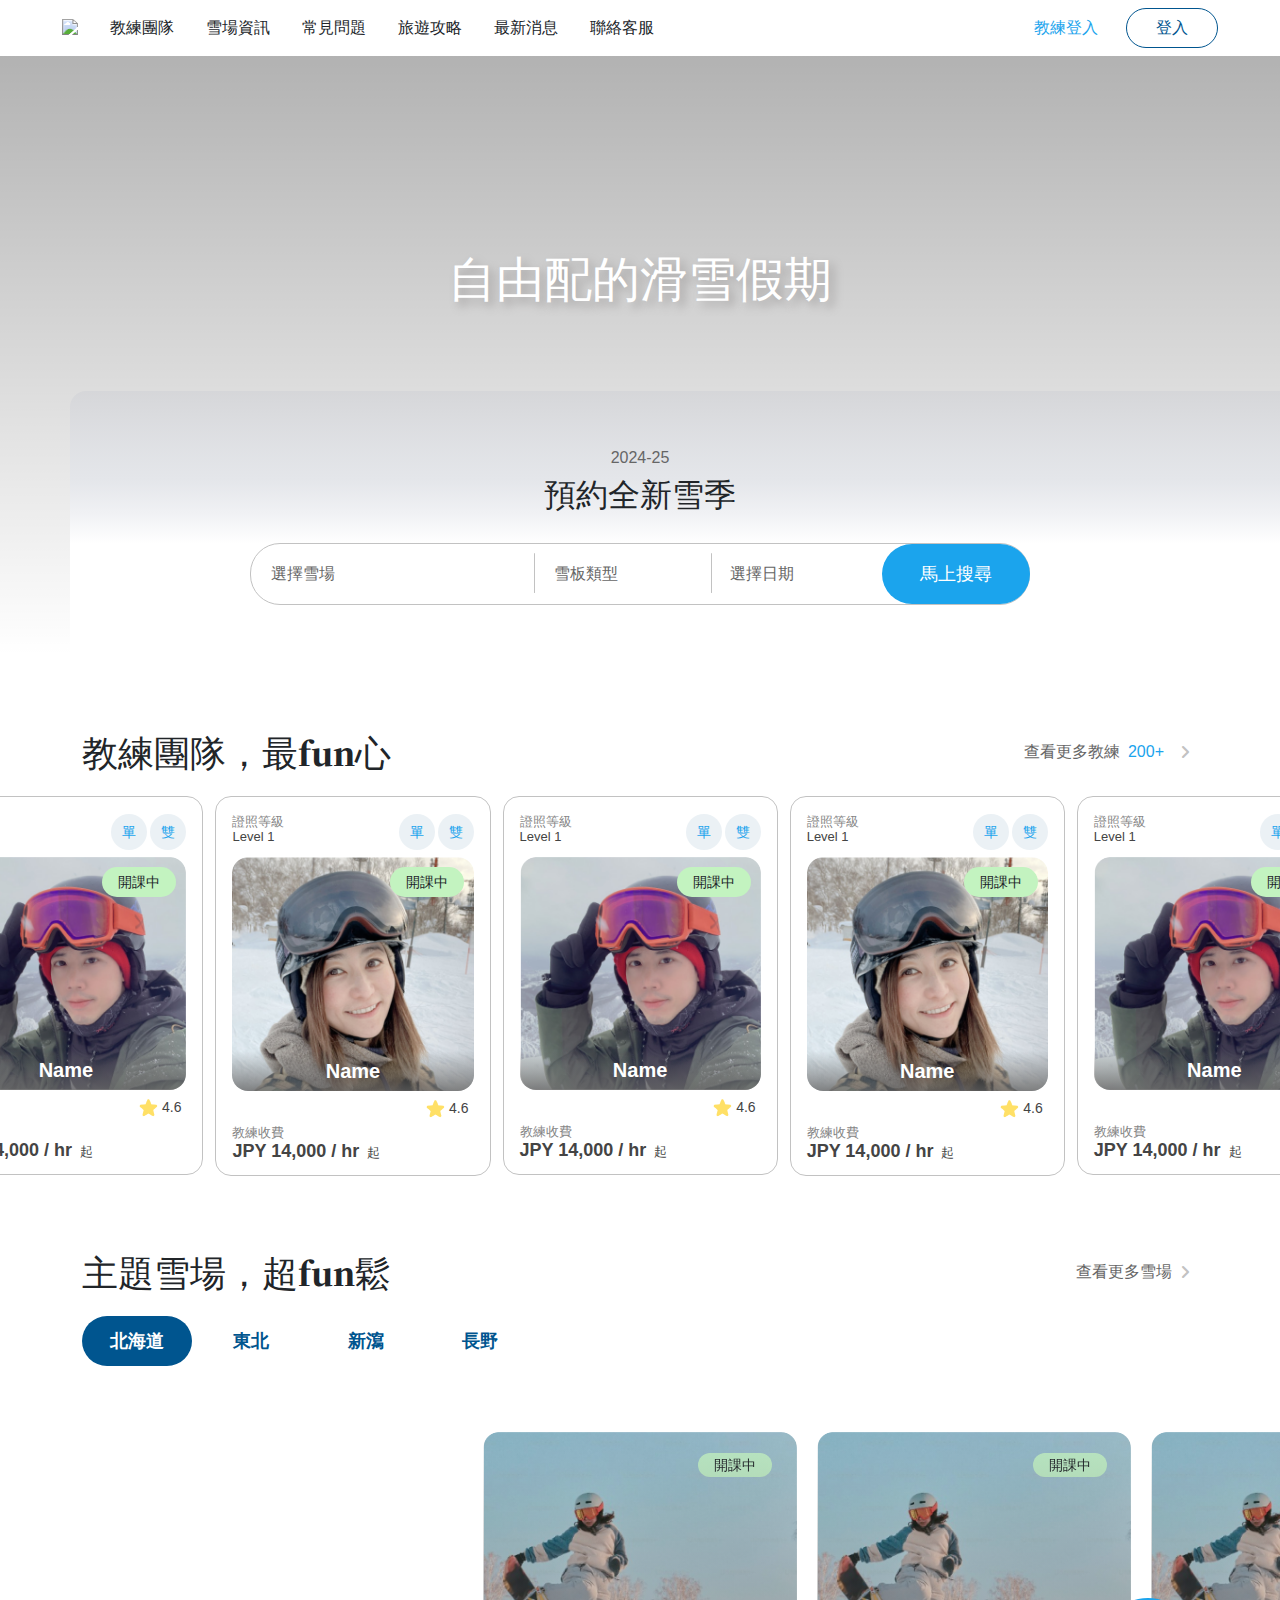
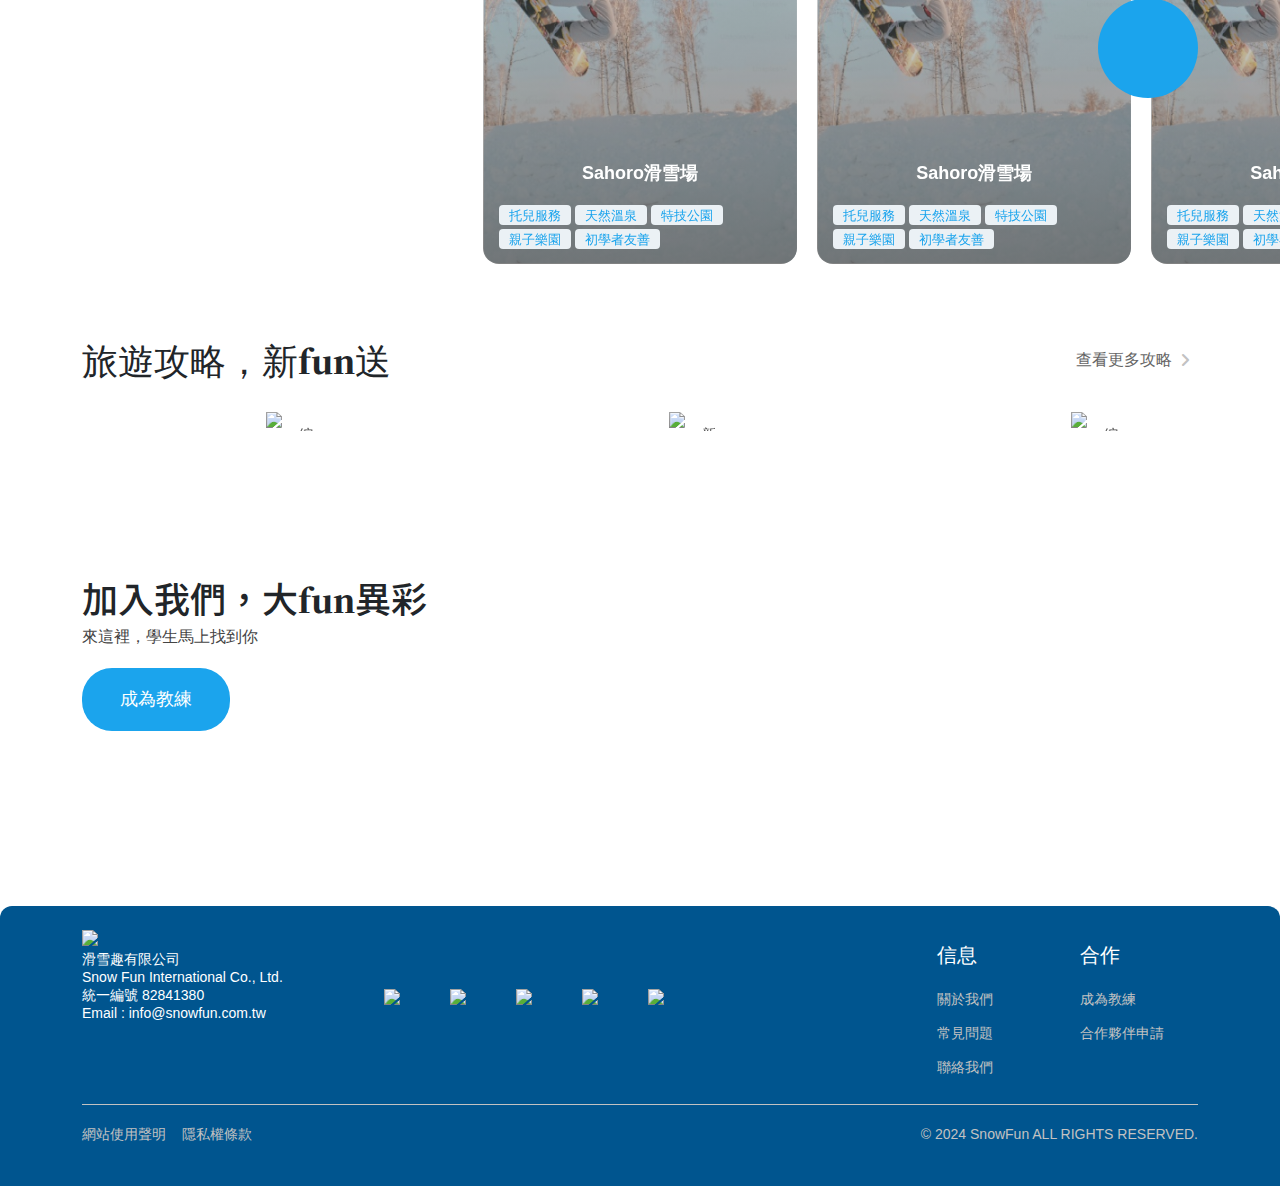
==== commit 87704e83: "fix: selectDate / selectType / selectPlace" ====
--- a/index.html
+++ b/index.html
@@ -210,16 +210,16 @@
                         <input class="form-control input-style" placeholder="關鍵字搜尋">
                       </div>
                       <div class="selectPlace-area mt-3">
-                        <input type="radio" class="btn-check" name="options-base" id="option1" autocomplete="off">
+                        <input type="radio" class="btn-check" name="selectPlaceCollapse" id="option1" value="selectPlace_hokkaido" autocomplete="off">
                         <label class="btn btn-radio" for="option1">北海道全區</label>
     
-                        <input type="radio" class="btn-check" name="options-base" id="option2" autocomplete="off">
+                        <input type="radio" class="btn-check" name="selectPlaceCollapse" id="option2" value="selectPlace_tohoku" autocomplete="off">
                         <label class="btn btn-radio" for="option2">東北全區</label>
     
-                        <input type="radio" class="btn-check" name="options-base" id="option3" autocomplete="off">
+                        <input type="radio" class="btn-check" name="selectPlaceCollapse" id="option3" value="selectPlace_niigata" autocomplete="off">
                         <label class="btn btn-radio" for="option3">新瀉全區</label>
     
-                        <input type="radio" class="btn-check" name="options-base" id="option4" autocomplete="off">
+                        <input type="radio" class="btn-check" name="selectPlaceCollapse" id="option4" value="selectPlace_nagano" autocomplete="off">
                         <label class="btn btn-radio" for="option4">長野全區</label>
                       </div>
                       <div class="selectPlaceLine-box">
@@ -248,7 +248,7 @@
                   </div>
                   <div class="card-footer text-body-secondary row">
                     <div class="col">
-                      <input type="radio" class="btn-check" name="options-base" id="option1_none" autocomplete="off">
+                      <input type="radio" class="btn-check" name="selectPlaceCollapse" id="option1_none" value="selectPlace_none" autocomplete="off">
                       <label class="btn btn-radio w-full" for="option1_none">雪場不拘</label>
                     </div>
                     <div class="col">
@@ -268,18 +268,18 @@
                   <div class="card-body">
                     <div class="row">
                       <div class="collapseSelectType-item col">
-                        <input type="radio" class="btn-check" name="options-base2" id="snowboard" autocomplete="off">
+                        <input type="radio" class="btn-check" name="selectTypeCollapse" id="snowboard" value="selectType_snowboard" autocomplete="off">
                         <label class="btn btn-radio w-full" for="snowboard">單板 snowboard</label>
                       </div>
                       <div class="collapseSelectType-item col">
-                        <input type="radio" class="btn-check" name="options-base2" id="ski" autocomplete="off">
+                        <input type="radio" class="btn-check" name="selectTypeCollapse" id="ski" autocomplete="off" value="selectType_ski">
                         <label class="btn btn-radio w-full" for="ski">雙板 ski</label>
                       </div>
                     </div> 
                   </div>
                   <div class="card-footer text-body-secondary row">
                     <div class="col">
-                      <input type="radio" class="btn-check" name="options-base2" id="selectTypeNone" autocomplete="off">
+                      <input type="radio" class="btn-check" name="selectTypeCollapse" id="selectTypeNone" value="selectType_none" autocomplete="off">
                       <label class="btn btn-radio w-full" for="selectTypeNone">雪板類型不拘</label>
                     </div>
                     <div class="col">
@@ -309,14 +309,14 @@
                   </div>
                   <div class="card-footer text-body-secondary d-flex justify-content-between">
                     <div class="">
-                      <input aria-value="確切日期" type="radio" class="btn-check" name="options-base3" id="option8" autocomplete="off">
-                      <label id="single-date" class="btn btn-radio" for="option8">確切日期</label>
-
-                      <input aria-value="含前後兩日" type="radio" class="btn-check" name="options-base3" id="option9" autocomplete="off">
-                      <label id="highlight-range" class="btn btn-radio" for="option9">含前後兩日</label>
-
-                      <input aria-value="含前後一週" type="radio" class="btn-check" name="options-base3" id="option10" autocomplete="off">
-                      <label id="week-range" class="btn btn-radio" for="option10">含前後一週</label>
+                      <input aria-value="確切日期" type="radio" class="btn-check" name="selectDateCollapse" id="selectDay" value="selectDay" autocomplete="off">
+                      <label id="single-date" class="btn btn-radio" for="selectDay">確切日期</label>
+
+                      <input aria-value="含前後兩日" type="radio" class="btn-check" name="selectDateCollapse" id="selectTowDay" value="selectTowDay" autocomplete="off">
+                      <label id="highlight-range" class="btn btn-radio" for="selectTowDay">含前後兩日</label>
+
+                      <input aria-value="含前後一週" type="radio" class="btn-check" name="selectDateCollapse" id="selectWeek" value="selectWeek" autocomplete="off">
+                      <label id="week-range" class="btn btn-radio" for="selectWeek">含前後一週</label>
                     </div>
                     <div class="text-right">
                       <button id="clear-button" class="btn">清除</button>
@@ -1418,16 +1418,16 @@
                 <input class="form-control input-style" placeholder="關鍵字搜尋">
               </div>
               <div class="selectPlace-area mt-3">
-                <input type="radio" class="btn-check" name="selectPlaceModal" id="selectPlaceModal1" autocomplete="off">
+                <input type="radio" class="btn-check" name="selectPlaceModal" id="selectPlaceModal1" value="selectPlace_hokkaido" autocomplete="off">
                 <label class="btn btn-radio" for="selectPlaceModal1">北海道全區</label>
 
-                <input type="radio" class="btn-check" name="selectPlaceModal" id="selectPlaceModal2" autocomplete="off">
+                <input type="radio" class="btn-check" name="selectPlaceModal" id="selectPlaceModal2" value="selectPlace_tohoku" autocomplete="off">
                 <label class="btn btn-radio" for="selectPlaceModal2">東北全區</label>
 
-                <input type="radio" class="btn-check" name="selectPlaceModal" id="selectPlaceModal3" autocomplete="off">
+                <input type="radio" class="btn-check" name="selectPlaceModal" id="selectPlaceModal3" value="selectPlace_niigata" autocomplete="off">
                 <label class="btn btn-radio" for="selectPlaceModal3">新瀉全區</label>
 
-                <input type="radio" class="btn-check" name="selectPlaceModal" id="selectPlaceModal4" autocomplete="off">
+                <input type="radio" class="btn-check" name="selectPlaceModal" id="selectPlaceModal4" value="selectPlace_nagano" autocomplete="off">
                 <label class="btn btn-radio" for="selectPlaceModal4">長野全區</label>
               </div>
               <div class="selectPlaceLine-box">
@@ -1457,7 +1457,7 @@
             <div class="modal-footer">
               <div class="row w-full justify-content-between">
                 <div class="col">
-                  <input type="radio" class="btn-check" name="selectPlaceModal" id="selectPlaceModal_none" autocomplete="off">
+                  <input type="radio" class="btn-check" name="selectPlaceModal" id="selectPlaceModal_none" value="selectPlace_none" autocomplete="off">
                   <label class="btn btn-radio w-full" for="selectPlaceModal_none">雪場不拘</label>
                 </div>
                 <div class="col">
@@ -1495,11 +1495,11 @@
               <div class="modal-body">
                   <div class="d-flex">
                     <div class="collapseSelectType-item col">
-                      <input type="radio" class="btn-check" name="selectTypeModal" id="snowboard_1" autocomplete="off">
+                      <input type="radio" class="btn-check" name="selectTypeModal" id="snowboard_1" value="selectType_snowboard" autocomplete="off">
                       <label class="btn btn-radio w-full" for="snowboard_1">單板 snowboard</label>
                     </div>
                     <div class="collapseSelectType-item col">
-                      <input type="radio" class="btn-check" name="selectTypeModal" id="ski_1" autocomplete="off">
+                      <input type="radio" class="btn-check" name="selectTypeModal" id="ski_1" value="selectType_ski" autocomplete="off">
                       <label class="btn btn-radio w-full" for="ski_1">雙板 ski</label>
                     </div>
                   </div>             
@@ -1507,7 +1507,7 @@
               <div class="modal-footer">
                 <div class="row w-full justify-content-between">
                   <div class="col">
-                    <input type="radio" class="btn-check" name="selectTypeModal" id="selectTypeNone_1" autocomplete="off">
+                    <input type="radio" class="btn-check" name="selectTypeModal" id="selectTypeNone_1" value="selectType_none" autocomplete="off">
                     <label class="btn btn-radio w-full" for="selectTypeNone_1">雪板類型不拘</label>
                   </div>
                   <div class="col">
@@ -1560,13 +1560,13 @@
               <div class="modal-footer">
                 <div class="d-flex flex-column gap-3 w-full">
                   <div class="d-flex gap-0 gap-md-3  w-full justify-content-center align-items-center">
-                    <input aria-value="確切日期" type="radio" class="btn-check" name="selectDateModal" id="selectDate_day" autocomplete="off">
+                    <input aria-value="確切日期" type="radio" class="btn-check" name="selectDateModal" id="selectDate_day" value="selectDay" autocomplete="off">
                     <label id="modal-single-date" class="btn btn-radio" for="selectDate_day">確切日期</label>
   
-                    <input aria-value="含前後兩日" type="radio" class="btn-check" name="selectDateModal" id="selectDate_towday" autocomplete="off">
+                    <input aria-value="含前後兩日" type="radio" class="btn-check" name="selectDateModal" id="selectDate_towday" value="selectTowDay" autocomplete="off">
                     <label id="modal-highlight-range" class="btn btn-radio" for="selectDate_towday">含前後兩日</label>
   
-                    <input aria-value="含前後一週" type="radio" class="btn-check" name="selectDateModal" id="selectDate_week" autocomplete="off">
+                    <input aria-value="含前後一週" type="radio" class="btn-check" name="selectDateModal" id="selectDate_week" value="selectWeek" autocomplete="off">
                     <label id="modal-week-range" class="btn btn-radio" for="selectDate_week">含前後一週</label>
                   </div>
                   <div class="w-full d-flex justify-content-end">
--- a/style/index.css
+++ b/style/index.css
@@ -15,6 +15,7 @@
     position: relative;
     font-size: 48px;
     padding-top: 200px;
+    font-weight: 500;
     text-shadow: 0.1em 0.1em 0.2em #a09e9e;
 }
 .banner-box::before {
@@ -40,12 +41,24 @@
 .selectDate-year {
     line-height: 23px;
     color: #666;
+    font-size: 16px;
+    font-weight: 500;
 }
 .select-title {
     font-size: 32px;
     font-weight: 500;
-    margin: 16px 0 32px;
-}
+    margin: 10px 0 32px;
+}
+@media(max-width:475px){
+    .selectDate-year {
+        font-size: 14px;
+    }
+    .select-title {
+        font-size: 24px;
+        margin: 10px 0 24px;
+    }
+}
+
 .selectDate-box {
     position: absolute;
     left: 0;
@@ -106,7 +119,7 @@
     display: inline-block;
     width: 10px;
     height: 10px;
-    background-color: #c2c2c2;
+    background-color: #9FB4C7;
     border-radius: 50%;
     margin-right: 10px;
 }
@@ -230,6 +243,7 @@
 }
 .modal-footer .btn.btn-radio {
     width: 100%;
+    min-width: auto;
 }
 .btn-check+.btn:hover {
     color: #666;
@@ -651,17 +665,6 @@
 @media (max-width:475px) {
     .section-join {
         background-position-x: right;
-    }
-}
-
-@media (max-width:767px) {
-
-}
-
-/* coach owl*/
-@media (max-width:992px) {
-    .coach-container {
-        padding-left: 16px;
     }
 }
 
@@ -1205,12 +1208,13 @@
     bottom: 0;
     right: 0;
     width: 50px;
-    /* height: 50px; */
+    height: 50px;
     border: 1px solid #c2c2c2;
     border-radius: 50%;
 }
+
 .calendar td.full_day {
-    color: #c2c2c2;
+    color: #9FB4C7;
 }
 .calendar td.none_day {
     pointer-events: none;
@@ -1226,19 +1230,39 @@
     display: none;
 }
 
-.calendar td:hover::before  {
-    width: 50px;
-    height: 50px;
-}
-
 /* selectBox-dialog */
 .selectBox-dialog .modal-header .btn-close {
     position: absolute;
-    top: 40px;
+    top: 25px;
     right: 30px; 
 }
 
 .selectBox-dialog .modal-body {
     max-height: 510px;
     overflow-y: scroll;
-}
+    overflow-x: hidden;
+}
+
+.selectBox-dialog .modal-title{
+    font-size: 24px;
+}
+.selectBox-dialog .modal-header{
+    min-height: 50px;
+}
+
+@media(max-width:992px){
+    .calendar td:hover::before {
+        border: 0;
+    }
+    .selectBox-dialog .modal-body {
+        padding-top: 0;
+    }
+    .selectDate-btn-group .btn.collapsed::before {
+        display: none;
+    }
+}
+@media(max-width:475px){
+    .selectDate-btn-group .btn {
+        font-size: 14px;
+    }
+}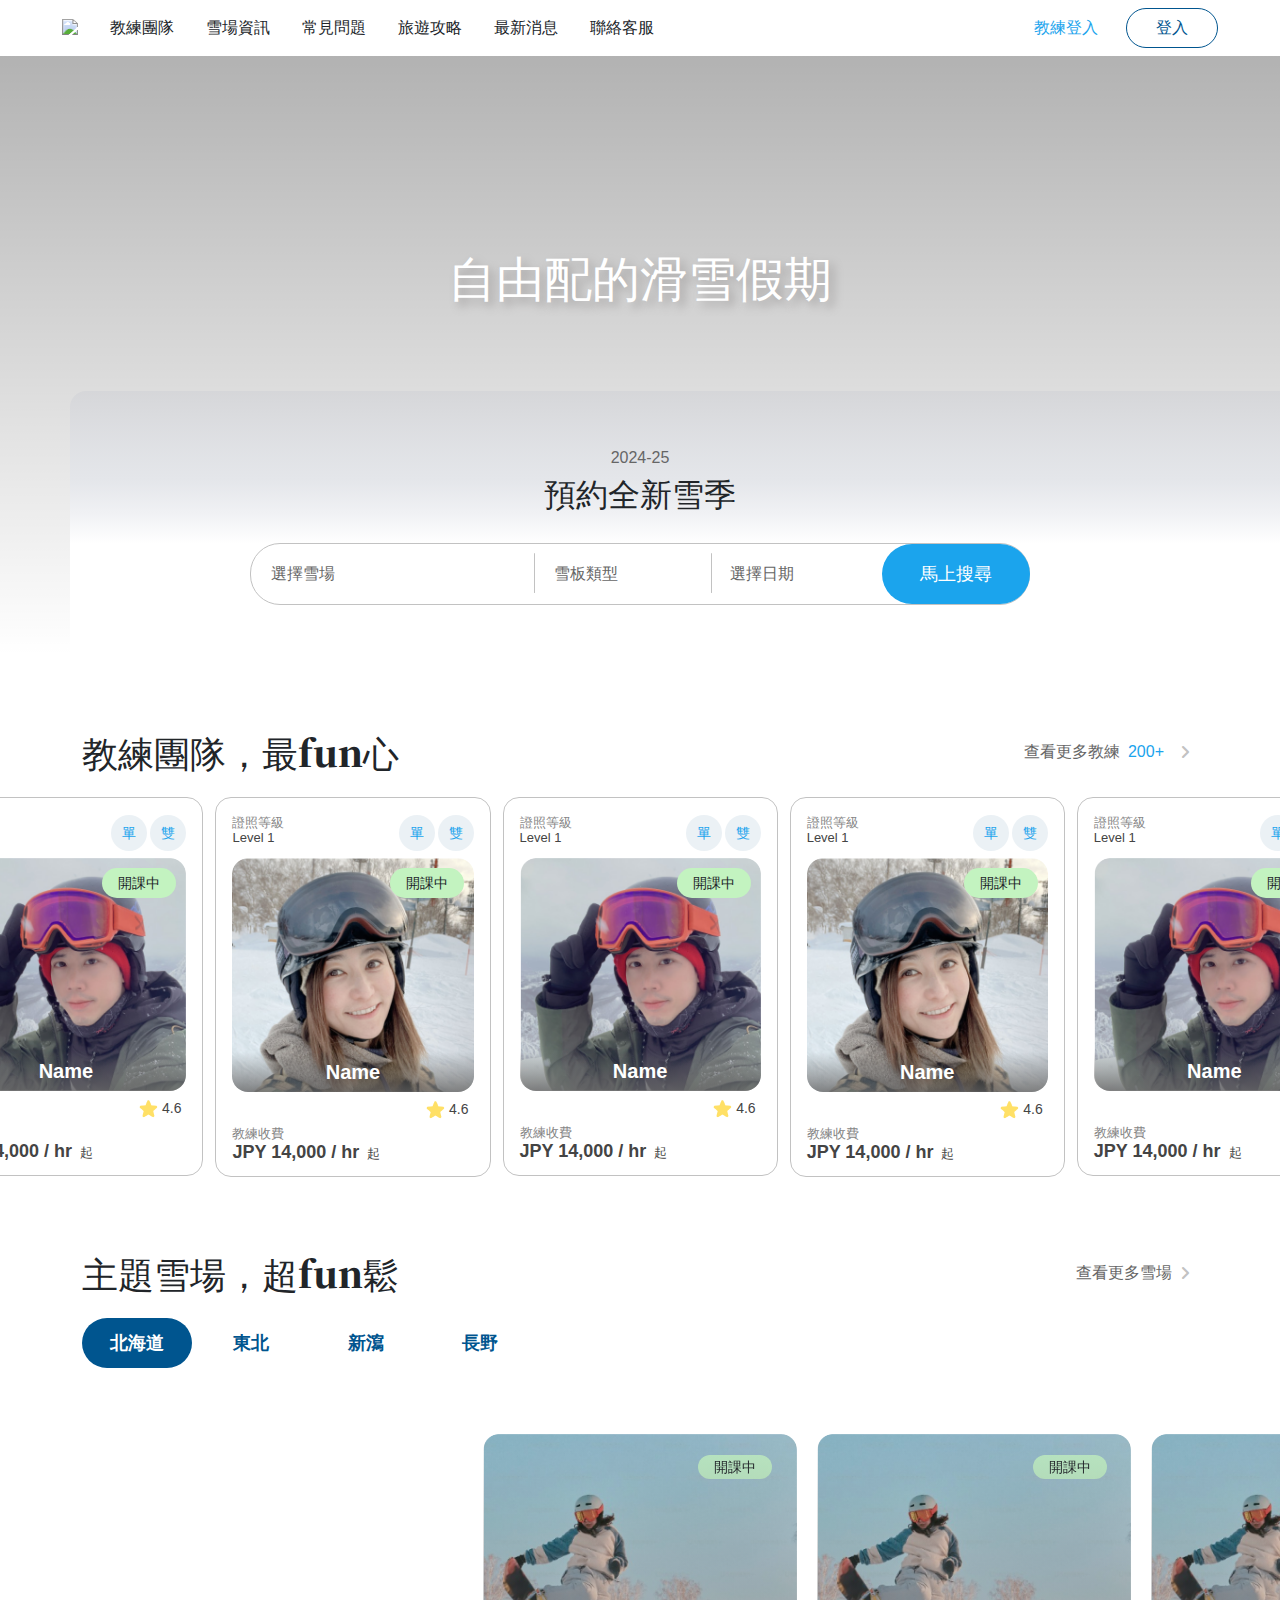
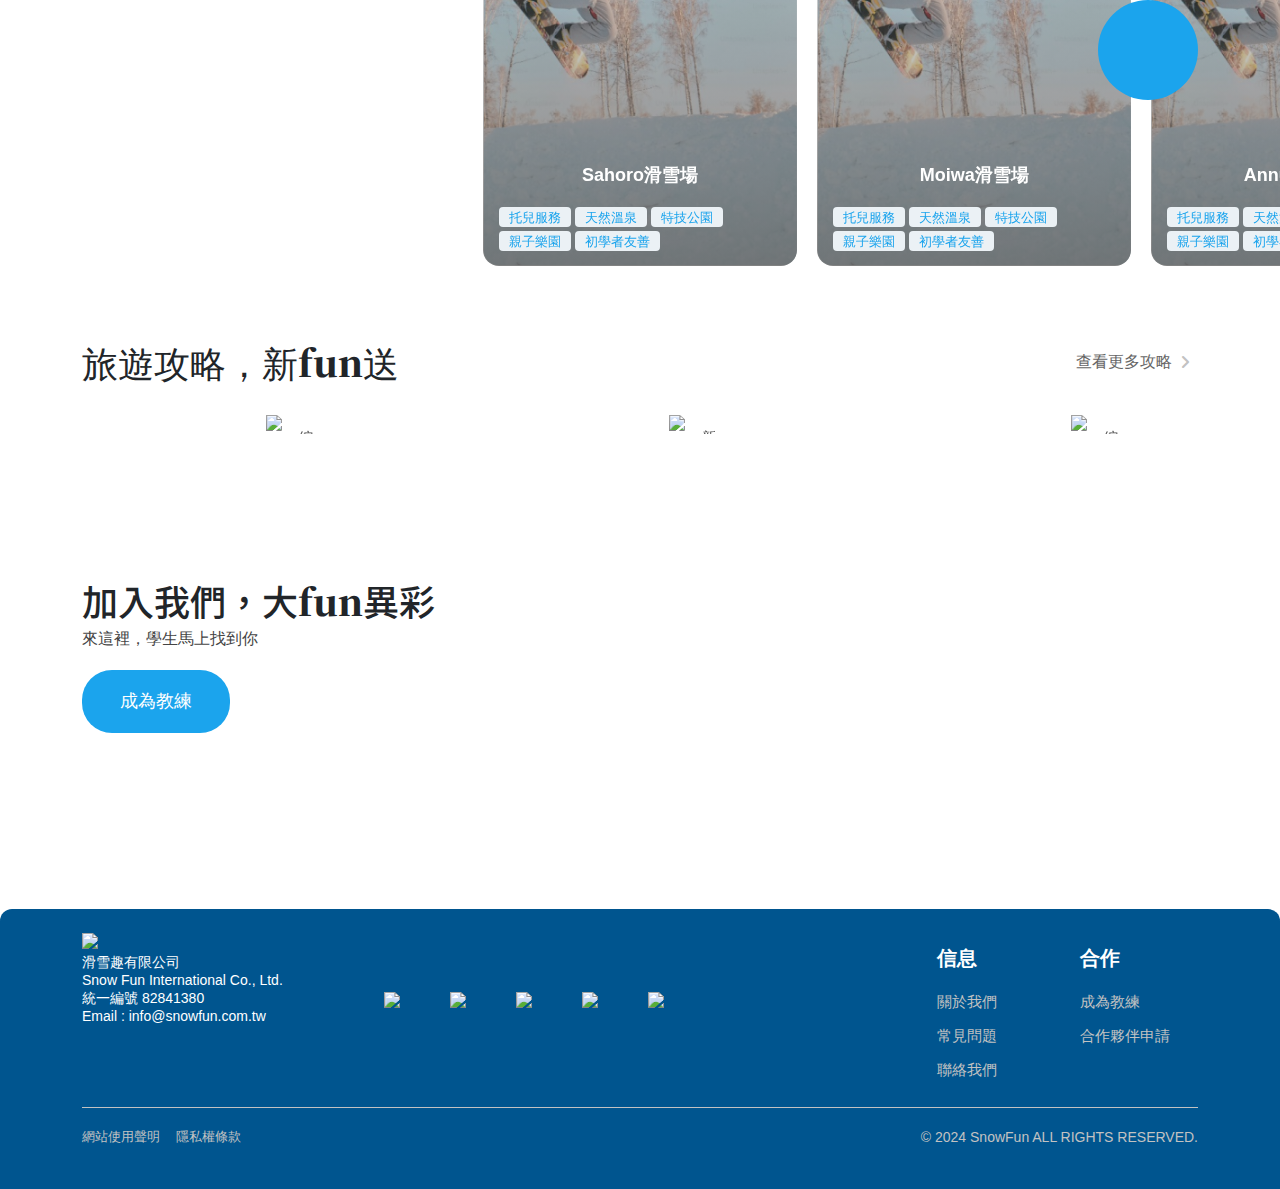
==== commit 355a15f5: "Merge branch 'main' into lee" ====
--- a/index.html
+++ b/index.html
@@ -196,8 +196,8 @@
               
               <div class="btn-select-submit">
                 <button type="submit" class="btn btn-primary btn-rounded">
-                  <span class="d-none d-sm-block">馬上搜尋</span>
-                  <img class="d-block d-sm-none" src="./images/icon_search_white.svg">
+                  <span class="d-none d-md-block">馬上搜尋</span>
+                  <img class="d-block d-md-none" src="./images/icon_search_white.svg">
                 </button>
               </div>
             </div>
@@ -557,12 +557,42 @@
                   <div class="carousel-item">
                     <a href="#">
                       <div class="card-snowPlace">
-                        <img class="" src="./images/snowPlace01.png" alt="Sahoro滑雪場" />
+                        <img class="" src="./images/snowPlace01.png" alt="Moiwa滑雪場" />
                           <div class="tag-top">
                             開課中
                           </div>
                           <div class="card-snowPlace-bottom">
-                            <div class="snowPlace-title">Sahoro滑雪場</div>
+                            <div class="snowPlace-title">Moiwa滑雪場</div>
+                            <div class="tags d-flex flex-wrap">
+                              <div class="tag">
+                                托兒服務
+                              </div>
+                              <div class="tag">
+                                天然溫泉
+                              </div>
+                              <div class="tag">
+                                特技公園
+                              </div>
+                              <div class="tag">
+                                親子樂園
+                              </div>
+                              <div class="tag">
+                                初學者友善
+                              </div>
+                            </div>
+                          </div>
+                      </div>
+                    </a>
+                  </div>
+                  <div class="carousel-item">
+                    <a href="#">
+                      <div class="card-snowPlace">
+                        <img class="" src="./images/snowPlace01.png" alt="Annupur滑雪場" />
+                          <div class="tag-top">
+                            開課中
+                          </div>
+                          <div class="card-snowPlace-bottom">
+                            <div class="snowPlace-title">Annupur滑雪場</div>
                             <div class="tags d-flex flex-wrap">
                               <div class="tag">
                                 托兒服務
@@ -592,37 +622,7 @@
                             開課中
                           </div>
                           <div class="card-snowPlace-bottom">
-                            <div class="snowPlace-title">Sahoro滑雪場</div>
-                            <div class="tags d-flex flex-wrap">
-                              <div class="tag">
-                                托兒服務
-                              </div>
-                              <div class="tag">
-                                天然溫泉
-                              </div>
-                              <div class="tag">
-                                特技公園
-                              </div>
-                              <div class="tag">
-                                親子樂園
-                              </div>
-                              <div class="tag">
-                                初學者友善
-                              </div>
-                            </div>
-                          </div>
-                      </div>
-                    </a>
-                  </div>
-                  <div class="carousel-item">
-                    <a href="#">
-                      <div class="card-snowPlace">
-                        <img class="" src="./images/snowPlace01.png" alt="Sahoro滑雪場" />
-                          <div class="tag-top">
-                            開課中
-                          </div>
-                          <div class="card-snowPlace-bottom">
-                            <div class="snowPlace-title">Sahoro滑雪場</div>
+                            <div class="snowPlace-title">Grand HIRAFU滑雪場</div>
                             <div class="tags d-flex flex-wrap">
                               <div class="tag">
                                 托兒服務
@@ -685,12 +685,42 @@
                   <div class="carousel-item">
                     <a href="#">
                       <div class="card-snowPlace">
-                        <img class="" src="./images/snowPlace01.png" alt="Sahoro滑雪場" />
+                        <img class="" src="./images/snowPlace01.png" alt="Moiwa滑雪場" />
                           <div class="tag-top">
                             開課中
                           </div>
                           <div class="card-snowPlace-bottom">
-                            <div class="snowPlace-title">Sahoro滑雪場</div>
+                            <div class="snowPlace-title">Moiwa滑雪場</div>
+                            <div class="tags d-flex flex-wrap">
+                              <div class="tag">
+                                托兒服務
+                              </div>
+                              <div class="tag">
+                                天然溫泉
+                              </div>
+                              <div class="tag">
+                                特技公園
+                              </div>
+                              <div class="tag">
+                                親子樂園
+                              </div>
+                              <div class="tag">
+                                初學者友善
+                              </div>
+                            </div>
+                          </div>
+                      </div>
+                    </a>
+                  </div>
+                  <div class="carousel-item">
+                    <a href="#">
+                      <div class="card-snowPlace">
+                        <img class="" src="./images/snowPlace01.png" alt="Annupur滑雪場" />
+                          <div class="tag-top">
+                            開課中
+                          </div>
+                          <div class="card-snowPlace-bottom">
+                            <div class="snowPlace-title">Annupur滑雪場</div>
                             <div class="tags d-flex flex-wrap">
                               <div class="tag">
                                 托兒服務
@@ -720,37 +750,7 @@
                             開課中
                           </div>
                           <div class="card-snowPlace-bottom">
-                            <div class="snowPlace-title">Sahoro滑雪場</div>
-                            <div class="tags d-flex flex-wrap">
-                              <div class="tag">
-                                托兒服務
-                              </div>
-                              <div class="tag">
-                                天然溫泉
-                              </div>
-                              <div class="tag">
-                                特技公園
-                              </div>
-                              <div class="tag">
-                                親子樂園
-                              </div>
-                              <div class="tag">
-                                初學者友善
-                              </div>
-                            </div>
-                          </div>
-                      </div>
-                    </a>
-                  </div>
-                  <div class="carousel-item">
-                    <a href="#">
-                      <div class="card-snowPlace">
-                        <img class="" src="./images/snowPlace01.png" alt="Sahoro滑雪場" />
-                          <div class="tag-top">
-                            開課中
-                          </div>
-                          <div class="card-snowPlace-bottom">
-                            <div class="snowPlace-title">Sahoro滑雪場</div>
+                            <div class="snowPlace-title">Grand HIRAFU滑雪場</div>
                             <div class="tags d-flex flex-wrap">
                               <div class="tag">
                                 托兒服務
@@ -813,12 +813,42 @@
                   <div class="carousel-item">
                     <a href="#">
                       <div class="card-snowPlace">
-                        <img class="" src="./images/snowPlace01.png" alt="Sahoro滑雪場" />
+                        <img class="" src="./images/snowPlace01.png" alt="Moiwa滑雪場" />
                           <div class="tag-top">
                             開課中
                           </div>
                           <div class="card-snowPlace-bottom">
-                            <div class="snowPlace-title">Sahoro滑雪場</div>
+                            <div class="snowPlace-title">Moiwa滑雪場</div>
+                            <div class="tags d-flex flex-wrap">
+                              <div class="tag">
+                                托兒服務
+                              </div>
+                              <div class="tag">
+                                天然溫泉
+                              </div>
+                              <div class="tag">
+                                特技公園
+                              </div>
+                              <div class="tag">
+                                親子樂園
+                              </div>
+                              <div class="tag">
+                                初學者友善
+                              </div>
+                            </div>
+                          </div>
+                      </div>
+                    </a>
+                  </div>
+                  <div class="carousel-item">
+                    <a href="#">
+                      <div class="card-snowPlace">
+                        <img class="" src="./images/snowPlace01.png" alt="Annupur滑雪場" />
+                          <div class="tag-top">
+                            開課中
+                          </div>
+                          <div class="card-snowPlace-bottom">
+                            <div class="snowPlace-title">Annupur滑雪場</div>
                             <div class="tags d-flex flex-wrap">
                               <div class="tag">
                                 托兒服務
@@ -848,37 +878,7 @@
                             開課中
                           </div>
                           <div class="card-snowPlace-bottom">
-                            <div class="snowPlace-title">Sahoro滑雪場</div>
-                            <div class="tags d-flex flex-wrap">
-                              <div class="tag">
-                                托兒服務
-                              </div>
-                              <div class="tag">
-                                天然溫泉
-                              </div>
-                              <div class="tag">
-                                特技公園
-                              </div>
-                              <div class="tag">
-                                親子樂園
-                              </div>
-                              <div class="tag">
-                                初學者友善
-                              </div>
-                            </div>
-                          </div>
-                      </div>
-                    </a>
-                  </div>
-                  <div class="carousel-item">
-                    <a href="#">
-                      <div class="card-snowPlace">
-                        <img class="" src="./images/snowPlace01.png" alt="Sahoro滑雪場" />
-                          <div class="tag-top">
-                            開課中
-                          </div>
-                          <div class="card-snowPlace-bottom">
-                            <div class="snowPlace-title">Sahoro滑雪場</div>
+                            <div class="snowPlace-title">Grand HIRAFU滑雪場</div>
                             <div class="tags d-flex flex-wrap">
                               <div class="tag">
                                 托兒服務
@@ -941,12 +941,42 @@
                   <div class="carousel-item">
                     <a href="#">
                       <div class="card-snowPlace">
-                        <img class="" src="./images/snowPlace01.png" alt="Sahoro滑雪場" />
+                        <img class="" src="./images/snowPlace01.png" alt="Moiwa滑雪場" />
                           <div class="tag-top">
                             開課中
                           </div>
                           <div class="card-snowPlace-bottom">
-                            <div class="snowPlace-title">Sahoro滑雪場</div>
+                            <div class="snowPlace-title">Moiwa滑雪場</div>
+                            <div class="tags d-flex flex-wrap">
+                              <div class="tag">
+                                托兒服務
+                              </div>
+                              <div class="tag">
+                                天然溫泉
+                              </div>
+                              <div class="tag">
+                                特技公園
+                              </div>
+                              <div class="tag">
+                                親子樂園
+                              </div>
+                              <div class="tag">
+                                初學者友善
+                              </div>
+                            </div>
+                          </div>
+                      </div>
+                    </a>
+                  </div>
+                  <div class="carousel-item">
+                    <a href="#">
+                      <div class="card-snowPlace">
+                        <img class="" src="./images/snowPlace01.png" alt="Annupur滑雪場" />
+                          <div class="tag-top">
+                            開課中
+                          </div>
+                          <div class="card-snowPlace-bottom">
+                            <div class="snowPlace-title">Annupur滑雪場</div>
                             <div class="tags d-flex flex-wrap">
                               <div class="tag">
                                 托兒服務
@@ -976,37 +1006,7 @@
                             開課中
                           </div>
                           <div class="card-snowPlace-bottom">
-                            <div class="snowPlace-title">Sahoro滑雪場</div>
-                            <div class="tags d-flex flex-wrap">
-                              <div class="tag">
-                                托兒服務
-                              </div>
-                              <div class="tag">
-                                天然溫泉
-                              </div>
-                              <div class="tag">
-                                特技公園
-                              </div>
-                              <div class="tag">
-                                親子樂園
-                              </div>
-                              <div class="tag">
-                                初學者友善
-                              </div>
-                            </div>
-                          </div>
-                      </div>
-                    </a>
-                  </div>
-                  <div class="carousel-item">
-                    <a href="#">
-                      <div class="card-snowPlace">
-                        <img class="" src="./images/snowPlace01.png" alt="Sahoro滑雪場" />
-                          <div class="tag-top">
-                            開課中
-                          </div>
-                          <div class="card-snowPlace-bottom">
-                            <div class="snowPlace-title">Sahoro滑雪場</div>
+                            <div class="snowPlace-title">Grand HIRAFU滑雪場</div>
                             <div class="tags d-flex flex-wrap">
                               <div class="tag">
                                 托兒服務
@@ -1055,46 +1055,56 @@
           <div class="container carousel-container">
             <div class="owl-carousel owl-carousel-strategy owl-theme">
               <div class="carousel-item">
-                <div class="card-strategy">
-                  <div class="strategy-tag sponsor">贊助</div>
-                  <img src="./images/strategy01.png">
-                </div>
+                <a href="#">
+                  <div class="card-strategy">
+                    <div class="strategy-tag sponsor">贊助</div>
+                    <img src="./images/strategy01.png">
+                  </div>
+                </a>
               </div>
               <div class="carousel-item">
-                <div class="card-strategy">
-                  <div class="strategy-tag">綜合</div>
-                  <img src="./images/strategy02.png">
-                  <div class="strategy-title">
-                    <p>[ 2024-25 最新 ] 日本雪場開放時間</p>
-                  </div>
-                </div>
+                <a href="#">
+                  <div class="card-strategy">
+                    <div class="strategy-tag">綜合</div>
+                    <img src="./images/strategy02.png">
+                    <div class="strategy-title">
+                      <p>[ 2024-25 最新 ] 日本雪場開放時間</p>
+                    </div>
+                  </div>
+                </a>
               </div>
               <div class="carousel-item">
-                <div class="card-strategy">
-                  <div class="strategy-tag">新手</div>
-                  <img src="./images/strategy02.png">
-                  <div class="strategy-title">
-                    <p>[ 2024-25 最新 ] 日本雪場開放時間日本雪場開放時間日本雪場開放時間日本雪場開放時間</p>
-                  </div>
-                </div>
+                <a href="#">
+                  <div class="card-strategy">
+                    <div class="strategy-tag">新手</div>
+                    <img src="./images/strategy02.png">
+                    <div class="strategy-title">
+                      <p>[ 2024-25 最新 ] 日本雪場開放時間日本雪場開放時間日本雪場開放時間日本雪場開放時間</p>
+                    </div>
+                  </div>
+                </a>
               </div>
               <div class="carousel-item">
-                <div class="card-strategy">
-                  <div class="strategy-tag">綜合</div>
-                  <img src="./images/strategy02.png">
-                  <div class="strategy-title">
-                    <p>[ 2024-25 最新 ] 日本雪場開放時間</p>
-                  </div>
-                </div>
+                <a href="#">
+                  <div class="card-strategy">
+                    <div class="strategy-tag">綜合</div>
+                    <img src="./images/strategy02.png">
+                    <div class="strategy-title">
+                      <p>[ 2024-25 最新 ] 日本雪場開放時間</p>
+                    </div>
+                  </div>
+                </a>
               </div>
               <div class="carousel-item">
-                <div class="card-strategy">
-                  <div class="strategy-tag">贊助</div>
-                  <img src="./images/strategy02.png">
-                  <div class="strategy-title">
-                    <p>[ 2024-25 最新 ] 日本雪場開放時間</p>
-                  </div>
-                </div>
+                <a href="#">
+                  <div class="card-strategy">
+                    <div class="strategy-tag">贊助</div>
+                    <img src="./images/strategy02.png">
+                    <div class="strategy-title">
+                      <p>[ 2024-25 最新 ] 日本雪場開放時間</p>
+                    </div>
+                  </div>
+                </a>
               </div>
             </div>
           </div>
@@ -1118,7 +1128,7 @@
                   <img src="./images/logo_white.svg">
                 </div>
                 <div class="row">
-                  <div class="col-4">
+                  <div class="col-4 about-company">
                     <ul>
                       <li>滑雪趣有限公司 </li>
                       <li>Snow Fun International Co., Ltd.</li>
@@ -1190,9 +1200,9 @@
           <div class="container">
             <div class="row">
               <div class="col-6 d-flex justify-content-center">
-                  <img src="./images/logo_white.svg" width="100%">          
-              </div>
-              <div class="col-6 d-flex justify-content-center align-items-center">
+                  <img src="./images/logo_white.svg" width="150px">          
+              </div>
+              <div class="col-6 d-flex justify-content-center align-items-center about-company">
                 <ul>
                   <li>滑雪趣有限公司 </li>
                   <li>Snow Fun International Co., Ltd.</li>
@@ -1200,7 +1210,7 @@
                   <li>Email : info@snowfun.com.tw</li>
                 </ul>
               </div>
-              <div class="row mt-3 mb-3">
+              <div class="mt-3 mb-3">
                 <div class="col-12 align-self-end">
                   <ul class="social-box d-flex justify-content-center">
                     <li>
@@ -1261,138 +1271,8 @@
       </footer>
         
       <!-- 登入 modal -->
-      <div
-        class="modal fade"
-        id="snowModal"
-        tabindex="-1"
-        aria-hidden="true"
-        >
-        <div class="login-dialog modal-dialog modal-dialog-centered">
-          <!-- aria-labelledby="snowModalLabel" -->
-          <!-- 登入 -->
-          <div class="modal-content login-content">
-            <div class="modal-header">
-              <h5 class="modal-title mx-auto">登入</h5>
-            </div>
-            <div class="modal-body">
-              <div class="modal-wrapper">
-                <form>
-                  <div class="mb-3">
-                    <label for="email" class="col-form-label">Email</label>
-                    <input type="text" class="form-control" id="email" placeholder="請輸入您的電子郵件" required>
-                  </div>
-                  <div class="mb-3">
-                    <label for="pw" class="col-form-label">密碼</label>
-                    <input type="text" class="form-control" id="pw" placeholder="請輸入6~16位密碼" required>
-                  </div>
-                  <div class="d-flex justify-content-end">
-                    <button class="btn btn-forgetPw border-0" onclick="forgetPwModal()">忘記密碼</button>
-                  </div>
-                  <div class="d-flex justify-content-center">
-                    <button type="submit" class="btn border-0 btn-primary btn-login">
-                      登入
-                    </button>
-                  </div>
-                </form>
-                <div class="login-info">
-                  滑雪趣已停用臉書登入功能，原帳號如綁定臉書登入<br>
-                  請點選「<button class="btn text-blue-light p-0" onclick="forgetPwModal()">忘記密碼</button>」以設定新密碼進行登入！
-                </div>
-              </div>
-            </div>
-            <div class="modal-footer">
-              <p class="bold">尚未加入會員？</p>
-              <button
-                type="button"
-                class="btn border-0"
-                onclick="registerModal()"
-              >
-                註冊
-              </button>
-              <!-- data-bs-dismiss="modal" -->
-            </div>
-          </div>
-          <!-- 忘記密碼 -->
-          <div class="modal-content forgetPW-content">
-            <div class="modal-header">
-              <h5 class="modal-title mx-auto" id="forgetPW">忘記密碼</h5>
-            </div>
-            <div class="modal-body">
-              <div class="modal-wrapper">
-                <form>
-                  <div class="mb-3">
-                    <label for="email" class="col-form-label">Email</label>
-                    <input type="text" class="form-control" id="email" placeholder="請輸入您的電子郵件" required>
-                  </div>
-                  <div class="mb-3">
-                    <label for="pw" class="col-form-label">密碼</label>
-                    <input type="text" class="form-control" id="pw" placeholder="請輸入6~16位密碼" required>
-                  </div>
-                  <div class="d-flex justify-content-end">
-                    <button class="btn more_arrow btn-forgetPw" onclick="forgetPwModal()">忘記密碼</button>
-                  </div>
-                  <div class="d-flex justify-content-center">
-                    <button type="submit" class="btn btn-primary btn-login">
-                      登入
-                    </button>
-                  </div>
-                </form>
-                <div class="login-info">
-                  滑雪趣已停用臉書登入功能，原帳號如綁定臉書登入<br>
-                  請點選「<button class="btn text-blue-light p-0" onclick="forgetPwModal()">忘記密碼</button>」以設定新密碼進行登入！
-                </div>
-              </div>
-            </div>
-            <div class="modal-footer">
-            </div>
-          </div>
-          <!-- 註冊 -->
-          <div class="modal-content register-content">
-            <div class="modal-header">
-              <h5 class="modal-title mx-auto">註冊</h5>
-            </div>
-            <div class="modal-body">
-              <div class="modal-wrapper">
-                <form>
-                  <div class="mb-3">
-                    <label for="nickname" class="col-form-label">暱稱</label>
-                    <input type="text" class="form-control" id="nickname" placeholder="請輸入您的姓名或暱稱" required>
-                  </div>
-                  <div class="mb-3">
-                    <label for="email" class="col-form-label">Email</label>
-                    <input type="text" class="form-control" id="email" placeholder="請輸入您的電子郵件(帳號)" required>
-                  </div>
-                  <div class="mb-3">
-                    <label for="pw" class="col-form-label">密碼</label>
-                    <input type="text" class="form-control" id="pw" placeholder="請輸入6~16位密碼" required>
-                  </div>
-                  <div class="mb-3">
-                    <label for="pw_2" class="col-form-label">確認密碼</label>
-                    <input type="text" class="form-control" id="pw_2" placeholder="請再次輸入您的密碼" required>
-                  </div>
-                  <div class="d-flex justify-content-center">
-                    <button type="submit" class="btn btn-primary btn-login">
-                      註冊
-                    </button>
-                  </div>
-                </form>
-              </div>
-            </div>
-            <div class="modal-footer">
-              <p class="bold">已有帳號？</p>
-              <button
-                type="button"
-                class="btn border-0"
-                onclick="loginModal()"
-              >
-                登入
-              </button>
-              <!-- data-bs-dismiss="modal" -->
-            </div>
-          </div>
-        </div>
-      </div>
-
+      <div id="sharedModalContainer"></div>
+      
       <!-- 選擇雪場 -->
       <div
         class="modal fade"
@@ -1611,30 +1491,41 @@
 
       <script src="./js/date.js"></script>
       <script src="./js/selectPlace.js"></script>
+      <script src="./js/login.js"></script>
       <!-- <script src="https://cdnjs.cloudflare.com/ajax/libs/jquery/3.5.1/jquery.min.js"></script> -->
       <!-- <script src="https://cdnjs.cloudflare.com/ajax/libs/OwlCarousel2/2.3.4/owl.carousel.min.js"></script> -->
 
-      <!-- 登入 -->
-      <script>
-        function registerModal() {
-          document.querySelector('.forgetPW-content').classList.remove('show');
-          document.querySelector('.login-content').classList.remove('show');
-          document.querySelector('.register-content').classList.add('show');
-        }
-        function forgetPwModal() {
-          document.querySelector('.login-content').classList.remove('show');
-          document.querySelector('.register-content').classList.remove('show');
-          document.querySelector('.forgetPW-content').classList.add('show');
-        }
-        function loginModal(){
-          document.querySelector('.forgetPW-content').classList.remove('show');
-          document.querySelector('.register-content').classList.remove('show');
-          document.querySelector('.login-content').classList.add('show');
-        }
-      </script>
       <!-- 選擇 -->
       <script>
         var isListeningForResize = false;
+
+        // close remove selected
+        $('#selectPlaceModal').on('hidden.bs.modal', function () {
+          $('#selectPlaceButton').removeClass('selectBox-selected');
+        });
+        $('#collapseSelectPlace').on('hidden.bs.collapse', function () {
+          $('#selectPlaceButton').removeClass('selectBox-selected');
+        });
+
+        $('#selectTypeModal').on('hidden.bs.modal', function () {
+          $('#selectTypeButton').removeClass('selectBox-selected');
+          $("#selectPlaceButton").removeClass('afterHidden')
+        });
+        $('#collapseSelectType').on('hidden.bs.collapse', function () {
+          $('#selectTypeButton').removeClass('selectBox-selected');
+          $("#selectPlaceButton").removeClass('afterHidden')
+        });
+
+
+        $('#selectDateModal').on('hidden.bs.modal', function () {
+          $('#selectDateButton').removeClass('selectBox-selected');
+          $("#selectTypeButton").removeClass('afterHidden')
+        });
+        $('#collapseSelectDate').on('hidden.bs.collapse', function () {
+          $('#selectDateButton').removeClass('selectBox-selected');
+          $("#selectTypeButton").removeClass('afterHidden')
+        });
+
 
         function closeAll() {
           $("#selectPlaceModal").modal("hide");
@@ -1643,6 +1534,13 @@
           $("#collapseSelectPlace").collapse("hide");
           $("#collapseSelectType").collapse("hide");
           $("#collapseSelectDate").collapse("hide");
+
+          $("#selectPlaceButton").removeClass('selectBox-selected');
+          $("#selectTypeButton").removeClass('selectBox-selected');
+          $("#selectDateButton").removeClass('selectBox-selected');
+
+          $(".afterHidden").removeClass('afterHidden')
+
         }
 
         function toggleDisplay(button) {
@@ -1651,18 +1549,28 @@
           if ($(window).width() <= 992) {
             if (button === "place") {
               $("#selectPlaceModal").modal("show");
+              $("#selectPlaceButton").addClass('selectBox-selected')
             } else if (button === "type") {
               $("#selectTypeModal").modal("show");
+              $("#selectTypeButton").addClass('selectBox-selected')
+              $("#selectPlaceButton").addClass('afterHidden')
             } else if (button === "date") {
               $("#selectDateModal").modal("show");
+              $("#selectDateButton").addClass('selectBox-selected')
+              $("#selectTypeButton").addClass('afterHidden')
             }
           } else {
             if (button === "place") {
               $("#collapseSelectPlace").collapse("show");
+              $("#selectPlaceButton").addClass('selectBox-selected')
             } else if (button === "type") {
               $("#collapseSelectType").collapse("show");
+              $("#selectTypeButton").addClass('selectBox-selected')
+              $("#selectPlaceButton").addClass('afterHidden')
             } else if (button === "date") {
               $("#collapseSelectDate").collapse("show");
+              $("#selectDateButton").addClass('selectBox-selected')
+              $("#selectTypeButton").addClass('afterHidden')
             }
           }
 
--- a/style/layout.css
+++ b/style/layout.css
@@ -58,7 +58,7 @@
     font-optical-sizing: auto;
     font-weight: 900;
     font-style: normal;
-    font-size: 32px;
+    /* font-size: 32px; */
   }
 /* ------- */
 
@@ -159,6 +159,7 @@
 .footer-title {
     font-size: 20px;
     line-height: 51.5px;
+    font-weight: bold;
 }
 .footer-link li {
     color: #C2C2C2;
@@ -166,6 +167,7 @@
 }
 .footer-link li a {
     color: inherit;
+    font-size: 15px;
 }
 
 .footer-bottom {
@@ -176,6 +178,7 @@
 }
 .footer-bottom li {
     white-space: nowrap;
+    font-size: 13px;
 }
 .footer-mb ,
 .footer-pc {
@@ -196,6 +199,7 @@
 .footer-mb {
     display: none;
 }
+
 @media(max-width:768px) {
     .footer-pc {
         display: none;
@@ -217,7 +221,20 @@
     .footer-bottom {
         padding-top: 24px;
     }
-}
+    .about-company {
+        font-size: 12px;
+    }
+    .footer-title {
+        font-size: 18px;
+    }
+    .footer-link li a {
+        font-size: 13px;
+    }
+    .footer-bottom li {
+        font-size: 12px;
+    }
+}
+
 
 /* modal */
 .modal-content {
@@ -258,11 +275,23 @@
     padding:  17px 37px;
     border-radius: 30px;
 }
+.button-link,
 .btn-forgetPw {
     color: #666666;
     font-family: "NotoSansTc-Medium", sans-serif;
     font-size: 16px;
     font-weight: 500;
+}
+.arrow-right::after {
+    content: '';
+    display: inline-block;
+    height: 24px;
+    width: 24px;
+    vertical-align: bottom;
+    background: url(../images/modal_arrow_right.svg) no-repeat;
+}
+.arrow-right:hover::after {
+    background-image: url(../images/modal_arrow_right_h.svg);
 }
 .login-info {
     font-size: 14px;
@@ -353,4 +382,4 @@
     width: 218px;
     border-top: 1px solid #E8E8E8;
     z-index: -1;
-}+}
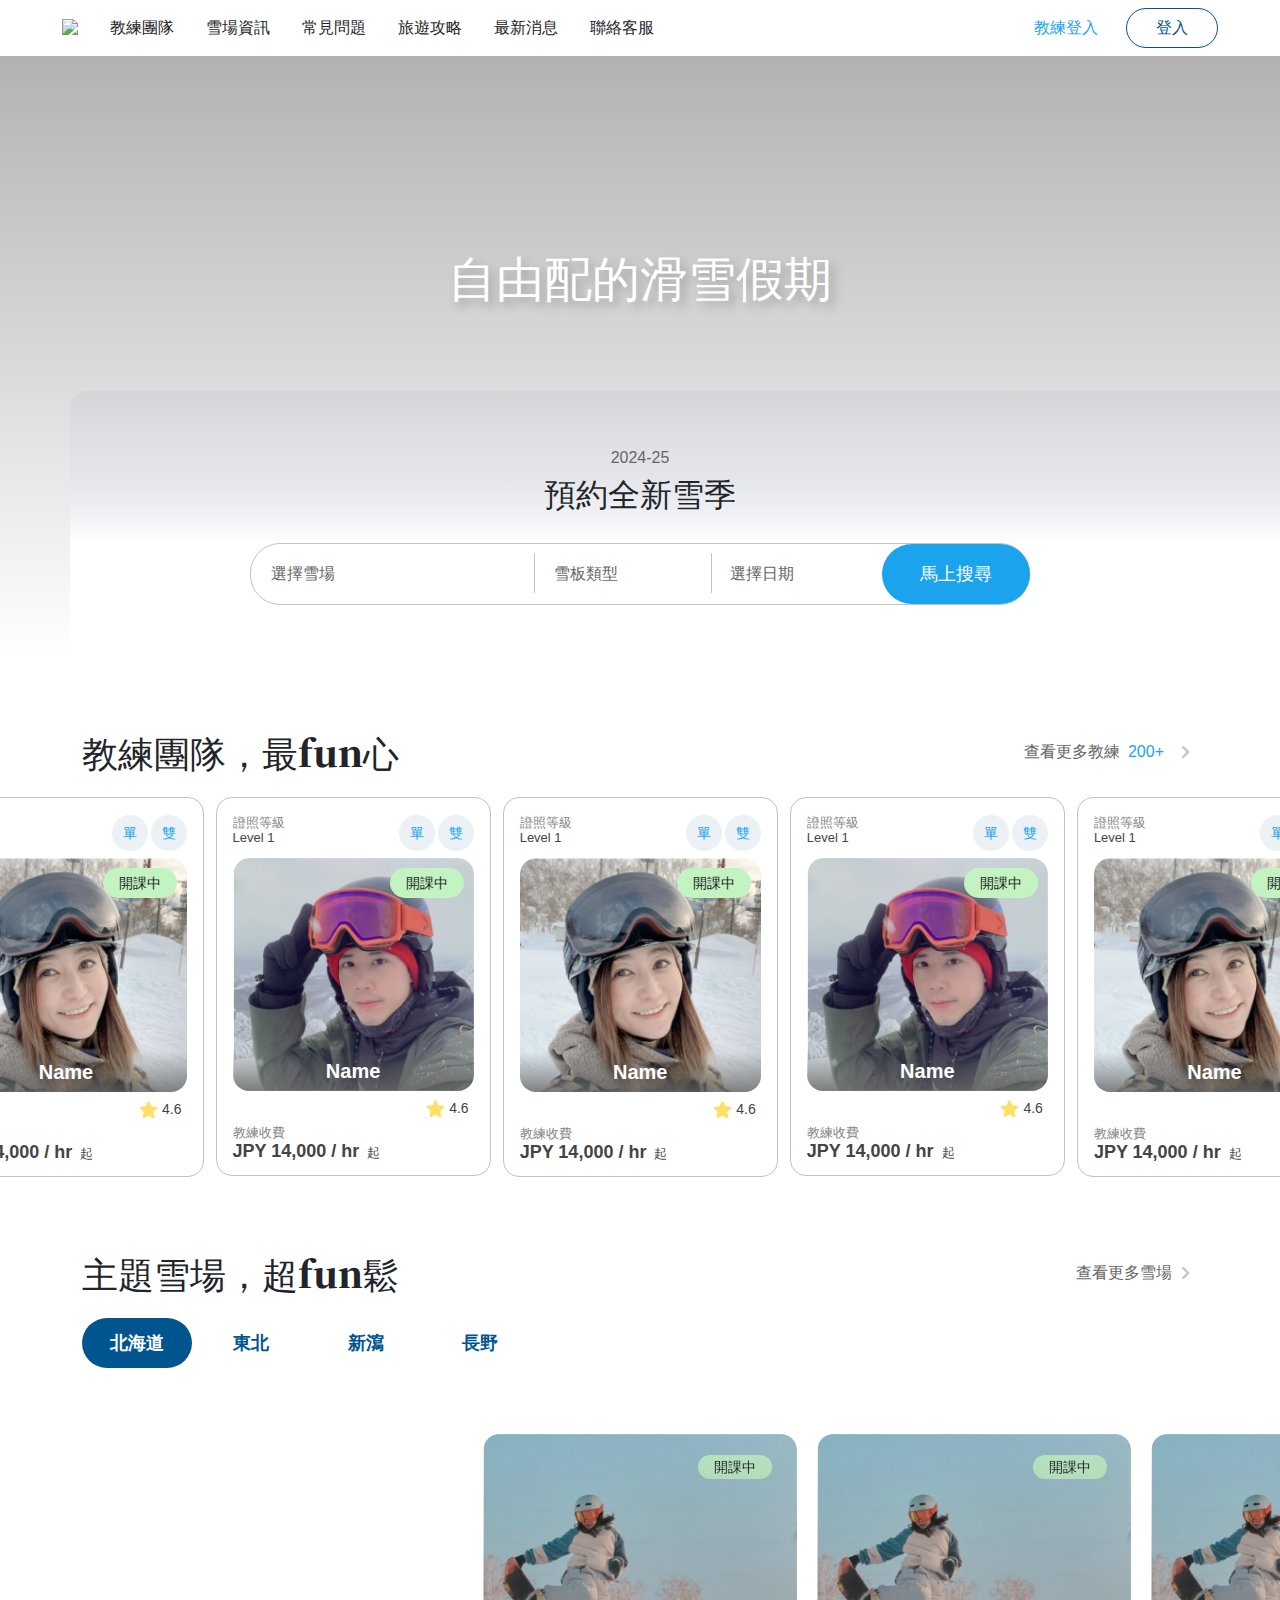
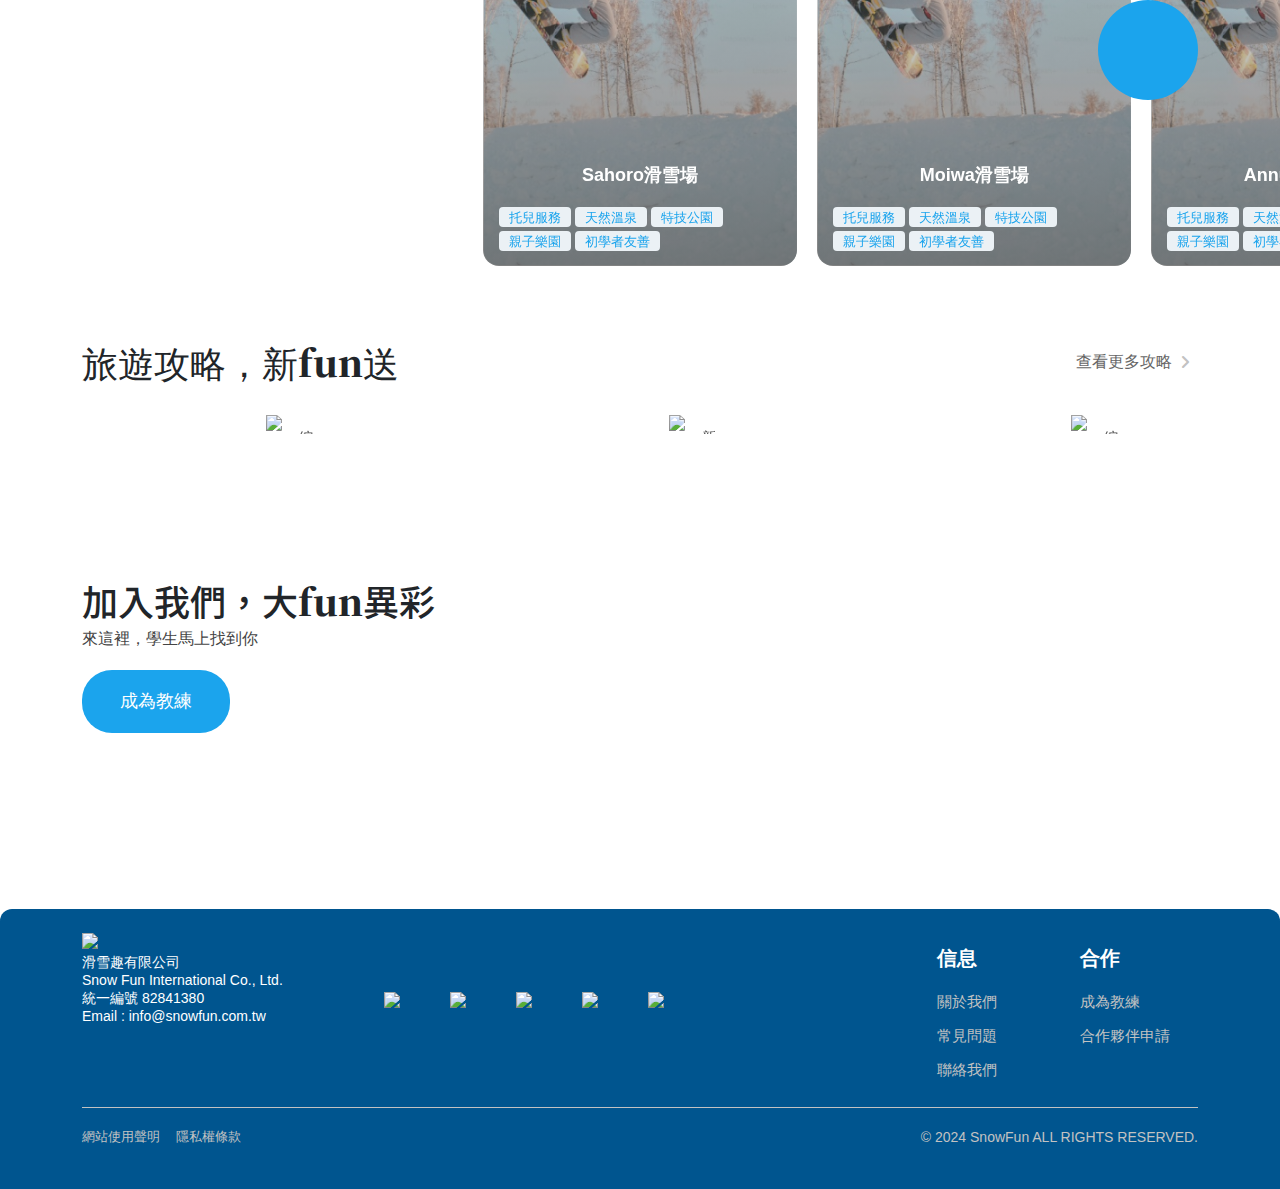
==== commit 22c2856f: "完成結帳流程" ====
--- a/index.html
+++ b/index.html
@@ -1,136 +1,160 @@
 <!DOCTYPE html>
 <html lang="en">
-  <head>
-    <meta charset="utf-8" />
-    <meta name="viewport" content="width=device-width, initial-scale=1" />
-    <title>SnowFun滑雪趣 - 帶你享受滑雪的美好</title>
-    <link
-      href="https://cdn.jsdelivr.net/npm/bootstrap@5.3.3/dist/css/bootstrap.min.css"
-      rel="stylesheet"
-      integrity="sha384-QWTKZyjpPEjISv5WaRU9OFeRpok6YctnYmDr5pNlyT2bRjXh0JMhjY6hW+ALEwIH"
-      crossorigin="anonymous"
-    />
-    <link rel="stylesheet" href="https://cdnjs.cloudflare.com/ajax/libs/font-awesome/6.5.2/css/all.min.css">
-    <link rel="stylesheet" type="text/css" href="https://cdn.jsdelivr.net/npm/daterangepicker/daterangepicker.css" />
-
-    <link rel="stylesheet" href="https://cdnjs.cloudflare.com/ajax/libs/OwlCarousel2/2.3.4/assets/owl.theme.default.css"/>
-    <link rel="stylesheet" href="https://cdnjs.cloudflare.com/ajax/libs/OwlCarousel2/2.3.4/assets/owl.carousel.min.css">
-    <!-- font -->
-    <link rel="stylesheet" href="https://cdnjs.cloudflare.com/ajax/libs/font-awesome/6.6.0/css/fontawesome.min.css">
-    <link rel="preconnect" href="https://fonts.googleapis.com">
-    <link rel="preconnect" href="https://fonts.gstatic.com" crossorigin>
-    <link href="https://fonts.googleapis.com/css2?family=Noto+Sans+TC:wght@100..900&display=swap" rel="stylesheet">
-    <link href="https://fonts.googleapis.com/css2?family=Noto+Sans+JP:wght@100..900&family=Noto+Serif+JP:wght@200..900&display=swap" rel="stylesheet">
-    
-    <link href="./style/layout.css" rel="stylesheet" />
-    <link href="./style/index.css" rel="stylesheet" />
-    <!-- map -->
-    <script type="text/javascript" src="https://maps.googleapis.com/maps/api/js?key=AIzaSyARCV0fj5q0dPKTy95aMrhccdqnwKMMh-U"></script>
-    <script type="text/javascript" src="./js/map.js"></script>
-  </head>
-  <body>
-    <main>
-      <nav class="navbar" aria-label="Light offcanvas navbar">
-        <div class="container-fluid justify-content-between">
-          <div class="d-flex align-items-center flex-grow-1">
-            <div class="me-4 me-lg-0" id="offcanvasNavbarLightLabel">
-              <a href="index.html" class="logo">
-                <img src="./images/logo.svg" />
-              </a>
-            </div>
-            <ul class="nav d-none d-lg-flex">
-              <li class="nav-item">
-                <a class="nav-link" href="coach-item.html">教練團隊</a>
-              </li>
-              <li class="nav-item">
-                <a class="nav-link" href="#">雪場資訊</a>
-              </li>
-              <li class="nav-item">
-                <a class="nav-link" href="#">常見問題</a>
-              </li>
-              <li class="nav-item">
-                <a class="nav-link" href="#">旅遊攻略</a>
-              </li>
-              <li class="nav-item">
-                <a class="nav-link" href="#">最新消息</a>
-              </li>
-              <li class="nav-item">
-                <a class="nav-link" href="#">聯絡客服</a>
-              </li>
-            </ul>
-          </div>
-          <div class="d-none d-lg-flex login">
-            <button type="button" class="btn px-1 px-lg-2 login-coach">教練登入</button>
-            <button
-              type="button"
-              class="btn btn-outline-primary px-1 px-lg-2"
-              data-bs-toggle="modal"
-              data-bs-target="#snowModal"
-              onclick="loginModal()"
-            >
-              登入
-            </button>
-          </div>
-
-          <button
-            class="navbar-toggler d-block d-lg-none border-0"
-            type="button"
-            data-bs-toggle="offcanvas"
-            data-bs-target="#offcanvasNavbarLight"
-            aria-controls="offcanvasNavbarLight"
-            aria-label="Toggle navigation"
-          >
-            <img src="./images/icon_hamburger.svg" />
-          </button>
-          <div
-            class="offcanvas offcanvas-start nav-offcanvas"
-            tabindex="-1"
-            id="offcanvasNavbarLight"
-            style="z-index: 1051"
-          >
-            <div class="offcanvas-header">
-              <a href="index.html" class="logo">
-                <img src="./images/logo.svg" height="60" />
-              </a>
-            </div>
-            <div class="offcanvas-body">
-              <ul class="navbar-nav justify-content-end flex-grow-1">
-                <li class="nav-item">
-                  <a class="nav-link" href="#">教練團隊</a>
-                </li>
-                <li class="nav-item">
-                  <a class="nav-link" href="#">雪場資訊</a>
-                </li>
-                <li class="nav-item">
-                  <a class="nav-link" href="#">常見問題</a>
-                </li>
-                <li class="nav-item">
-                  <a class="nav-link" href="#">旅遊攻略</a>
-                </li>
-                <li class="nav-item">
-                  <a class="nav-link" href="#">最新消息</a>
-                </li>
-                <li class="nav-item">
-                  <a class="nav-link" href="#">聯絡客服</a>
-                </li>
-                <li class="nav-item d-flex  justify-content-between">
-                  <button
-                    type="button"
-                    class="btn coach-register"
-                  >
-                    教練註冊
-                  </button>
-                  <button
-                    type="button"
-                    class="btn btn-outline-primary px-1 px-lg-2"
-                    onclick="loginModal()"
-                    data-bs-toggle="modal"
-                    data-bs-target="#snowModal"
-                    data-bs-dismiss="offcanvas"
-                  >
-                    登入
-                  </button>
-                  <!-- <button 
+	<head>
+		<meta charset="utf-8" />
+		<meta name="viewport" content="width=device-width, initial-scale=1" />
+		<title>SnowFun滑雪趣 - 帶你享受滑雪的美好</title>
+		<link
+			href="https://cdn.jsdelivr.net/npm/bootstrap@5.3.3/dist/css/bootstrap.min.css"
+			rel="stylesheet"
+			integrity="sha384-QWTKZyjpPEjISv5WaRU9OFeRpok6YctnYmDr5pNlyT2bRjXh0JMhjY6hW+ALEwIH"
+			crossorigin="anonymous"
+		/>
+		<link
+			rel="stylesheet"
+			href="https://cdnjs.cloudflare.com/ajax/libs/font-awesome/6.5.2/css/all.min.css"
+		/>
+		<link
+			rel="stylesheet"
+			type="text/css"
+			href="https://cdn.jsdelivr.net/npm/daterangepicker/daterangepicker.css"
+		/>
+
+		<link
+			rel="stylesheet"
+			href="https://cdnjs.cloudflare.com/ajax/libs/OwlCarousel2/2.3.4/assets/owl.theme.default.css"
+		/>
+		<link
+			rel="stylesheet"
+			href="https://cdnjs.cloudflare.com/ajax/libs/OwlCarousel2/2.3.4/assets/owl.carousel.min.css"
+		/>
+		<!-- font -->
+		<link
+			rel="stylesheet"
+			href="https://cdnjs.cloudflare.com/ajax/libs/font-awesome/6.6.0/css/fontawesome.min.css"
+		/>
+		<link rel="preconnect" href="https://fonts.googleapis.com" />
+		<link rel="preconnect" href="https://fonts.gstatic.com" crossorigin />
+		<link
+			href="https://fonts.googleapis.com/css2?family=Noto+Sans+TC:wght@100..900&display=swap"
+			rel="stylesheet"
+		/>
+		<link
+			href="https://fonts.googleapis.com/css2?family=Noto+Sans+JP:wght@100..900&family=Noto+Serif+JP:wght@200..900&display=swap"
+			rel="stylesheet"
+		/>
+
+		<link href="./style/layout.css" rel="stylesheet" />
+		<link href="./style/index.css" rel="stylesheet" />
+		<!-- map -->
+		<script
+			type="text/javascript"
+			src="https://maps.googleapis.com/maps/api/js?key=AIzaSyARCV0fj5q0dPKTy95aMrhccdqnwKMMh-U"
+		></script>
+		<script type="text/javascript" src="./js/map.js"></script>
+	</head>
+	<body>
+		<main>
+			<nav class="navbar" aria-label="Light offcanvas navbar">
+				<div class="container-fluid justify-content-between">
+					<div class="d-flex align-items-center flex-grow-1">
+						<div class="me-4 me-lg-0" id="offcanvasNavbarLightLabel">
+							<a href="index.html" class="logo">
+								<img src="./images/logo.svg" />
+							</a>
+						</div>
+						<ul class="nav d-none d-lg-flex">
+							<li class="nav-item">
+								<a class="nav-link" href="coach-item.html">教練團隊</a>
+							</li>
+							<li class="nav-item">
+								<a class="nav-link" href="#">雪場資訊</a>
+							</li>
+							<li class="nav-item">
+								<a class="nav-link" href="#">常見問題</a>
+							</li>
+							<li class="nav-item">
+								<a class="nav-link" href="#">旅遊攻略</a>
+							</li>
+							<li class="nav-item">
+								<a class="nav-link" href="#">最新消息</a>
+							</li>
+							<li class="nav-item">
+								<a class="nav-link" href="#">聯絡客服</a>
+							</li>
+						</ul>
+					</div>
+					<div class="d-none d-lg-flex login">
+						<button type="button" class="btn px-1 px-lg-2 login-coach">
+							教練登入
+						</button>
+						<button
+							type="button"
+							class="btn btn-outline-primary px-1 px-lg-2"
+							data-bs-toggle="modal"
+							data-bs-target="#snowModal"
+							onclick="loginModal()"
+						>
+							登入
+						</button>
+					</div>
+
+					<button
+						class="navbar-toggler d-block d-lg-none border-0"
+						type="button"
+						data-bs-toggle="offcanvas"
+						data-bs-target="#offcanvasNavbarLight"
+						aria-controls="offcanvasNavbarLight"
+						aria-label="Toggle navigation"
+					>
+						<img src="./images/icon_hamburger.svg" />
+					</button>
+					<div
+						class="offcanvas offcanvas-start nav-offcanvas"
+						tabindex="-1"
+						id="offcanvasNavbarLight"
+						style="z-index: 1051"
+					>
+						<div class="offcanvas-header">
+							<a href="index.html" class="logo">
+								<img src="./images/logo.svg" height="60" />
+							</a>
+						</div>
+						<div class="offcanvas-body">
+							<ul class="navbar-nav justify-content-end flex-grow-1">
+								<li class="nav-item">
+									<a class="nav-link" href="#">教練團隊</a>
+								</li>
+								<li class="nav-item">
+									<a class="nav-link" href="#">雪場資訊</a>
+								</li>
+								<li class="nav-item">
+									<a class="nav-link" href="#">常見問題</a>
+								</li>
+								<li class="nav-item">
+									<a class="nav-link" href="#">旅遊攻略</a>
+								</li>
+								<li class="nav-item">
+									<a class="nav-link" href="#">最新消息</a>
+								</li>
+								<li class="nav-item">
+									<a class="nav-link" href="#">聯絡客服</a>
+								</li>
+								<li class="nav-item d-flex  justify-content-between">
+									<button type="button" class="btn coach-register">
+										教練註冊
+									</button>
+									<button
+										type="button"
+										class="btn btn-outline-primary px-1 px-lg-2"
+										onclick="loginModal()"
+										data-bs-toggle="modal"
+										data-bs-target="#snowModal"
+										data-bs-dismiss="offcanvas"
+									>
+										登入
+									</button>
+									<!-- <button 
                     type="button" 
                     class="btn" 
                     onclick="registerModal()" 
@@ -140,1457 +164,1986 @@
                   >
                     註冊
                   </button> -->
-                </li>
-              </ul>
-              
-            </div>
-          </div>
-        </div>
-      </nav>
-      <section class="banner" id="search-bar">
-        <div class="banner-box">
-          <h1 class="text-white d-flex justify-content-center align-items-center">
-            自由配的滑雪假期
-          </h1>
-        </div>
-        <div
-          class="selectDate-box d-flex flex-column justify-content-center align-items-center"
-        >
-          <div class="selectDate-year">
-            <span>2024</span>-<span>25</span>
-          </div>
-          <div class="select-title">預約全新雪季</div>
-          
-          <div class="d-flex flex-column selectDate-wrapper">
-            <div class="selectDate-btn-group d-flex justify-content-between align-items-center">
-              <div class="btn-select-place">
-                <button
-                  id="selectPlaceButton"
-                  class="btn collapsed"
-                  type="button"
-                  onclick="toggleDisplay('place')"
-                >
-                  選擇雪場
-                </button>
-              </div>
-              <div class="btn-select-type">
-                <button
-                  id="selectTypeButton"
-                  class="btn collapsed"
-                  type="button"
-                  onclick="toggleDisplay('type')"
-                >
-                  雪板類型
-                </button>
-              </div>
-              <div class="btn-select-date">
-                <button
-                  id="selectDateButton"
-                  class="btn collapsed"
-                  type="button"
-                  onclick="toggleDisplay('date')"
-                >
-                  選擇日期
-                </button>
-              </div>
-              
-              <div class="btn-select-submit">
-                <button type="submit" class="btn btn-primary btn-rounded">
-                  <span class="d-none d-md-block">馬上搜尋</span>
-                  <img class="d-block d-md-none" src="./images/icon_search_white.svg">
-                </button>
-              </div>
-            </div>
-            <!-- 選擇雪場 -->
-            <div class="collapse" id="collapseSelectPlace">
-              <form>
-                <div class="card">
-                  <div class="card-body">
-                      <div class="input-search">
-                        <input class="form-control input-style" placeholder="關鍵字搜尋">
-                      </div>
-                      <div class="selectPlace-area mt-3">
-                        <input type="radio" class="btn-check" name="selectPlaceCollapse" id="option1" value="selectPlace_hokkaido" autocomplete="off">
-                        <label class="btn btn-radio" for="option1">北海道全區</label>
-    
-                        <input type="radio" class="btn-check" name="selectPlaceCollapse" id="option2" value="selectPlace_tohoku" autocomplete="off">
-                        <label class="btn btn-radio" for="option2">東北全區</label>
-    
-                        <input type="radio" class="btn-check" name="selectPlaceCollapse" id="option3" value="selectPlace_niigata" autocomplete="off">
-                        <label class="btn btn-radio" for="option3">新瀉全區</label>
-    
-                        <input type="radio" class="btn-check" name="selectPlaceCollapse" id="option4" value="selectPlace_nagano" autocomplete="off">
-                        <label class="btn btn-radio" for="option4">長野全區</label>
-                      </div>
-                      <div class="selectPlaceLine-box">
-                        <div>北海道</div>
-                        <div class="selectPlaceLine"></div>
-                      </div>
-                      <div id="hokkaido" class="mt-3 row g-2"></div>
-
-                      <div class="selectPlaceLine-box">
-                        <div>東北</div>
-                        <div class="selectPlaceLine"></div>
-                      </div>
-                      <div id="tohoku" class="mt-3 row row g-2"></div>
-
-                      <div class="selectPlaceLine-box">
-                        <div>新瀉</div>
-                        <div class="selectPlaceLine"></div>
-                      </div>
-                      <div id="niigata" class="mt-3 row row g-2"></div>
-
-                      <div class="selectPlaceLine-box">
-                        <div>長野</div>
-                        <div class="selectPlaceLine"></div>
-                      </div>
-                      <div id="nagano" class="mt-3 row row g-2"></div>
-                  </div>
-                  <div class="card-footer text-body-secondary row">
-                    <div class="col">
-                      <input type="radio" class="btn-check" name="selectPlaceCollapse" id="option1_none" value="selectPlace_none" autocomplete="off">
-                      <label class="btn btn-radio w-full" for="option1_none">雪場不拘</label>
-                    </div>
-                    <div class="col">
-                      <button id="selectPlace_confirmButton" type="button" class="btn btn-primary btn-rounded btn-selectPlaceLine confirmButton">
-                        <div class="ms-1">確定</div>
-                        <img src="./images/icon_arrow_right.svg">
-                      </button>
-                    </div>
-                  </div>
-                </div>
-              </form>
-            </div>
-            <!-- 雪板類型 -->
-            <div class="collapse" id="collapseSelectType">
-              <div class="card">
-                <form>
-                  <div class="card-body">
-                    <div class="row">
-                      <div class="collapseSelectType-item col">
-                        <input type="radio" class="btn-check" name="selectTypeCollapse" id="snowboard" value="selectType_snowboard" autocomplete="off">
-                        <label class="btn btn-radio w-full" for="snowboard">單板 snowboard</label>
-                      </div>
-                      <div class="collapseSelectType-item col">
-                        <input type="radio" class="btn-check" name="selectTypeCollapse" id="ski" autocomplete="off" value="selectType_ski">
-                        <label class="btn btn-radio w-full" for="ski">雙板 ski</label>
-                      </div>
-                    </div> 
-                  </div>
-                  <div class="card-footer text-body-secondary row">
-                    <div class="col">
-                      <input type="radio" class="btn-check" name="selectTypeCollapse" id="selectTypeNone" value="selectType_none" autocomplete="off">
-                      <label class="btn btn-radio w-full" for="selectTypeNone">雪板類型不拘</label>
-                    </div>
-                    <div class="col">
-                      <button id="selectType_confirmButton" type="button" class="btn btn-primary btn-rounded btn-selectPlaceLine confirmButton">
-                        <div class="ms-1">確定</div>
-                        <img src="./images/icon_arrow_right.svg">
-                      </button>
-                    </div>
-                  </div>
-                </form>
-              </div>
-            </div>
-            <!-- date -->
-             <div class="collapse" id="collapseSelectDate">
-              <div class="card">
-                  <div class="card-body">
-                    <form class="row">
-                      <input type="text" name="daterange" style="display: none;" />
-                      <div class="collapseSelectDate-info">暫無教練暫無教練空堂，歡迎聯繫客服為您媒合教練</div>
-                    </form> 
-                    <div class="calendar-container">
-                      <button id="prev-month" class="btn"></button>
-                      <button id="next-month" class="btn"></button>
-                      <div id="calendar-left" class="calendar"></div>
-                      <div id="calendar-right" class="calendar d-none d-md-block"></div>
-                    </div>
-                  </div>
-                  <div class="card-footer text-body-secondary d-flex justify-content-between">
-                    <div class="">
-                      <input aria-value="確切日期" type="radio" class="btn-check" name="selectDateCollapse" id="selectDay" value="selectDay" autocomplete="off">
-                      <label id="single-date" class="btn btn-radio" for="selectDay">確切日期</label>
-
-                      <input aria-value="含前後兩日" type="radio" class="btn-check" name="selectDateCollapse" id="selectTowDay" value="selectTowDay" autocomplete="off">
-                      <label id="highlight-range" class="btn btn-radio" for="selectTowDay">含前後兩日</label>
-
-                      <input aria-value="含前後一週" type="radio" class="btn-check" name="selectDateCollapse" id="selectWeek" value="selectWeek" autocomplete="off">
-                      <label id="week-range" class="btn btn-radio" for="selectWeek">含前後一週</label>
-                    </div>
-                    <div class="text-right">
-                      <button id="clear-button" class="btn">清除</button>
-                      <button id="date-submit" type="button" class="btn btn-primary btn-rounded btn-selectPlaceLine confirmButton">
-                        <div class="ms-1">確定</div>
-                        <img src="./images/icon_arrow_right.svg">
-                      </button>
-                    </div>
-                  </div>
-              </div>
-             </div>
-          </div>
-        </div>
-      </section>
-
-      <!-- 教練 -->
-      <div>
-        <div class="container">
-          <div class="section-title d-flex justify-content-between">
-            <h2>教練團隊，最<span class="noto-serif-jp-900">fun</span>心</h2>
-            <div class="more">
-              <a class="d-flex justify-content-center align-items-center nderline link-underline-opacity-0" href="#">查看更多教練<span>200+</span>
-                <i class="fa-solid fa-angle-right"></i>
-              </a>
-            </div>
-          </div>
-        </div>
-        <div class="coach-container mt-3">
-          <div class="owl-carousel owl-carousel-coach">
-            <div class="item">
-              <a href="go教練個人頁.com">
-                <div class="item-group">
-                  <div class="item-group-header d-flex justify-content-between">
-                    <div class="level d-flex flex-column">
-                        <div class="level-title">
-                          證照等級
-                        </div>
-                        <div class="level-number">Level 1</div>
-                    </div>
-                    <div class="sort d-flex">
-                      <div class="type d-flex flex-column justify-content-center">
-                        <span class="d-flex justify-content-center">單</span>
-                      </div>
-                      <div class="type d-flex flex-column justify-content-center">
-                        <span class="d-flex justify-content-center">雙</span>
-                      </div>
-                    </div>
-                  </div>
-                  <div class="item-group-img d-flex">
-                    <div class="state">
-                      <div class="state-open d-flex justify-content-center align-items-center">
-                        開課中
-                      </div>
-                    </div>
-                    <img src="images/coach.png"/>
-                    <div class="name d-flex justify-content-center">
-                      <span class="d-flex justify-content-center align-items-center text-white">Name</span>
-                    </div>
-                  </div>
-                  <div class="item-group-fraction d-flex align-items-center">
-                    <img class="star" src="images/star.png"/>
-                    <div class="fraction">4.6</div>
-                  </div>
-                  <div class="item-group-rate d-flex flex-column justify-content-center">
-                    <div class="title">
-                      教練收費
-                    </div>
-                    <div class="amount">JPY 14,000 / hr
-                      <span class="amount-up">起</span>
-                    </div>
-                  </div>
-                </div>
-              </a>
-            </div>
-            <div class="item">
-              <a href="go教練個人頁.com">
-                <div class="item-group">
-                  <div class="item-group-header d-flex justify-content-between">
-                    <div class="level d-flex flex-column">
-                        <div class="level-title">
-                          證照等級
-                        </div>
-                        <div class="level-number">Level 1</div>
-                    </div>
-                    <div class="sort d-flex">
-                      <div class="type d-flex flex-column justify-content-center">
-                        <span class="d-flex justify-content-center">單</span>
-                      </div>
-                      <div class="type d-flex flex-column justify-content-center">
-                        <span class="d-flex justify-content-center">雙</span>
-                      </div>
-                    </div>
-                  </div>
-                  <div class="item-group-img d-flex">
-                    <div class="state">
-                      <div class="state-open d-flex justify-content-center align-items-center">
-                        開課中
-                      </div>
-                    </div>
-                    <img src="images/coach2.png"/>
-                    <div class="name d-flex justify-content-center">
-                      <span class="d-flex justify-content-center align-items-center text-white">Name</span>
-                    </div>
-                  </div>
-                  <div class="item-group-fraction d-flex align-items-center">
-                    <img class="star" src="images/star.png"/>
-                    <div class="fraction">4.6</div>
-                  </div>
-                  <div class="item-group-rate d-flex flex-column justify-content-center">
-                    <div class="title">
-                      教練收費
-                    </div>
-                    <div class="amount">JPY 14,000 / hr
-                      <span class="amount-up">起</span>
-                    </div>
-                  </div>
-                </div>
-              </a>
-            </div>
-          </div>
-        </div>
-      </div>
-
-      <!-- 雪場 -->
-      <section class="section-skiResort">
-        <!-- tab menu -->
-        <div class="section-title-box">
-          <div class="container">
-            <div class="section-title d-flex justify-content-between">
-              <h2>主題雪場，超<span class="noto-serif-jp-900">fun</span>鬆</h2>
-              <div class="more">
-                <a class="link-underline d-flex ljustify-content-center align-items-center ink-underline-opacity-0" href="#">查看更多雪場
-                  <i class="fa-solid fa-angle-right"></i>
-                </a>
-              </div>
-            </div>
-            <!-- tab選單 -->
-            <ul class="nav nav-pills my-3 skiResort-tab" id="pills-tab" role="tablist">
-              <li class="nav-item" role="presentation">
-                <button 
-                  class="nav-link active" 
-                  id="pills-home-tab" 
-                  data-bs-toggle="pill" 
-                  data-bs-target="#pills-home" 
-                  type="button" 
-                  role="tab" 
-                  aria-controls="pills-home" 
-                  aria-selected="true"
-                  onclick="updateMapPosition(43.17411408806869, 142.80809972631752)"
-                >
-                  北海道
-                </button>
-              </li>
-              <li class="nav-item" role="presentation">
-                <button 
-                  class="nav-link" 
-                  id="pills-profile-tab" 
-                  data-bs-toggle="pill" 
-                  data-bs-target="#pills-profile" 
-                  type="button" 
-                  role="tab" 
-                  aria-controls="pills-profile" 
-                  aria-selected="false" 
-                  onclick="updateMapPosition(36.340545141096094, 138.64370855469755)"
-                >
-                  東北
-                </button>
-              </li>
-              <li class="nav-item" role="presentation">
-                <button 
-                  class="nav-link" 
-                  id="pills-contact-tab" 
-                  data-bs-toggle="pill" 
-                  data-bs-target="#pills-contact" 
-                  type="button" 
-                  role="tab" 
-                  aria-controls="pills-contact" 
-                  aria-selected="false" 
-                  onclick="updateMapPosition(36.9120149435694, 138.16813408938614)"
-                >
-                  新瀉
-                </button>
-              </li>
-              <li class="nav-item" role="presentation">
-                <button 
-                  class="nav-link" 
-                  id="pills-disabled-tab" 
-                  data-bs-toggle="pill" 
-                  data-bs-target="#pills-disabled" 
-                  type="button" 
-                  role="tab" 
-                  aria-controls="pills-disabled" 
-                  aria-selected="false"
-                  onclick="updateMapPosition(36.749134808174176, 137.86616802587497)"
-                >
-                  長野
-                </button>
-              </li>
-            </ul> 
-          </div>
-        </div>
-        
-        <div class="tab-content" id="myTabContent">
-          <div class="tab-pane fade show active" id="pills-home" role="tabpanel" aria-labelledby="home-tab" tabindex="0">
-            <div class="carousel-section">
-              <div class="container carousel-container">
-                <div id="skiResort_01" class="owl-carousel owl-carousel-skiResort owl-theme">
-                  <div class="carousel-item">
-                    <a href="#">
-                      <div class="card-snowPlace">
-                        <img class="" src="./images/snowPlace01.png" alt="Sahoro滑雪場" />
-                          <div class="tag-top">
-                            開課中
-                          </div>
-                          <div class="card-snowPlace-bottom">
-                            <div class="snowPlace-title">Sahoro滑雪場</div>
-                            <div class="tags d-flex flex-wrap">
-                              <div class="tag">
-                                托兒服務
-                              </div>
-                              <div class="tag">
-                                天然溫泉
-                              </div>
-                              <div class="tag">
-                                特技公園
-                              </div>
-                              <div class="tag">
-                                親子樂園
-                              </div>
-                              <div class="tag">
-                                初學者友善
-                              </div>
-                            </div>
-                          </div>
-                      </div>
-                    </a>
-                  </div>
-                  <div class="carousel-item">
-                    <a href="#">
-                      <div class="card-snowPlace">
-                        <img class="" src="./images/snowPlace01.png" alt="Moiwa滑雪場" />
-                          <div class="tag-top">
-                            開課中
-                          </div>
-                          <div class="card-snowPlace-bottom">
-                            <div class="snowPlace-title">Moiwa滑雪場</div>
-                            <div class="tags d-flex flex-wrap">
-                              <div class="tag">
-                                托兒服務
-                              </div>
-                              <div class="tag">
-                                天然溫泉
-                              </div>
-                              <div class="tag">
-                                特技公園
-                              </div>
-                              <div class="tag">
-                                親子樂園
-                              </div>
-                              <div class="tag">
-                                初學者友善
-                              </div>
-                            </div>
-                          </div>
-                      </div>
-                    </a>
-                  </div>
-                  <div class="carousel-item">
-                    <a href="#">
-                      <div class="card-snowPlace">
-                        <img class="" src="./images/snowPlace01.png" alt="Annupur滑雪場" />
-                          <div class="tag-top">
-                            開課中
-                          </div>
-                          <div class="card-snowPlace-bottom">
-                            <div class="snowPlace-title">Annupur滑雪場</div>
-                            <div class="tags d-flex flex-wrap">
-                              <div class="tag">
-                                托兒服務
-                              </div>
-                              <div class="tag">
-                                天然溫泉
-                              </div>
-                              <div class="tag">
-                                特技公園
-                              </div>
-                              <div class="tag">
-                                親子樂園
-                              </div>
-                              <div class="tag">
-                                初學者友善
-                              </div>
-                            </div>
-                          </div>
-                      </div>
-                    </a>
-                  </div>
-                  <div class="carousel-item">
-                    <a href="#">
-                      <div class="card-snowPlace">
-                        <img class="" src="./images/snowPlace01.png" alt="Sahoro滑雪場" />
-                          <div class="tag-top">
-                            開課中
-                          </div>
-                          <div class="card-snowPlace-bottom">
-                            <div class="snowPlace-title">Grand HIRAFU滑雪場</div>
-                            <div class="tags d-flex flex-wrap">
-                              <div class="tag">
-                                托兒服務
-                              </div>
-                              <div class="tag">
-                                天然溫泉
-                              </div>
-                              <div class="tag">
-                                特技公園
-                              </div>
-                              <div class="tag">
-                                親子樂園
-                              </div>
-                              <div class="tag">
-                                初學者友善
-                              </div>
-                            </div>
-                          </div>
-                      </div>
-                    </a>
-                  </div>
-                </div>
-              </div>
-            </div>
-          </div>
-          <div class="tab-pane fade" id="pills-profile" role="tabpanel" aria-labelledby="profile-tab" tabindex="0">
-            <div class="carousel-section">
-              <div class="container carousel-container">
-                <div id="skiResort_02" class="owl-carousel owl-carousel-skiResort owl-theme">
-                  <div class="carousel-item">
-                    <a href="#">
-                      <div class="card-snowPlace">
-                        <img class="" src="./images/snowPlace01.png" alt="Sahoro滑雪場" />
-                          <div class="tag-top">
-                            開課中
-                          </div>
-                          <div class="card-snowPlace-bottom">
-                            <div class="snowPlace-title">Sahoro滑雪場</div>
-                            <div class="tags d-flex flex-wrap">
-                              <div class="tag">
-                                托兒服務
-                              </div>
-                              <div class="tag">
-                                天然溫泉
-                              </div>
-                              <div class="tag">
-                                特技公園
-                              </div>
-                              <div class="tag">
-                                親子樂園
-                              </div>
-                              <div class="tag">
-                                初學者友善
-                              </div>
-                            </div>
-                          </div>
-                      </div>
-                    </a>
-                  </div>
-                  <div class="carousel-item">
-                    <a href="#">
-                      <div class="card-snowPlace">
-                        <img class="" src="./images/snowPlace01.png" alt="Moiwa滑雪場" />
-                          <div class="tag-top">
-                            開課中
-                          </div>
-                          <div class="card-snowPlace-bottom">
-                            <div class="snowPlace-title">Moiwa滑雪場</div>
-                            <div class="tags d-flex flex-wrap">
-                              <div class="tag">
-                                托兒服務
-                              </div>
-                              <div class="tag">
-                                天然溫泉
-                              </div>
-                              <div class="tag">
-                                特技公園
-                              </div>
-                              <div class="tag">
-                                親子樂園
-                              </div>
-                              <div class="tag">
-                                初學者友善
-                              </div>
-                            </div>
-                          </div>
-                      </div>
-                    </a>
-                  </div>
-                  <div class="carousel-item">
-                    <a href="#">
-                      <div class="card-snowPlace">
-                        <img class="" src="./images/snowPlace01.png" alt="Annupur滑雪場" />
-                          <div class="tag-top">
-                            開課中
-                          </div>
-                          <div class="card-snowPlace-bottom">
-                            <div class="snowPlace-title">Annupur滑雪場</div>
-                            <div class="tags d-flex flex-wrap">
-                              <div class="tag">
-                                托兒服務
-                              </div>
-                              <div class="tag">
-                                天然溫泉
-                              </div>
-                              <div class="tag">
-                                特技公園
-                              </div>
-                              <div class="tag">
-                                親子樂園
-                              </div>
-                              <div class="tag">
-                                初學者友善
-                              </div>
-                            </div>
-                          </div>
-                      </div>
-                    </a>
-                  </div>
-                  <div class="carousel-item">
-                    <a href="#">
-                      <div class="card-snowPlace">
-                        <img class="" src="./images/snowPlace01.png" alt="Sahoro滑雪場" />
-                          <div class="tag-top">
-                            開課中
-                          </div>
-                          <div class="card-snowPlace-bottom">
-                            <div class="snowPlace-title">Grand HIRAFU滑雪場</div>
-                            <div class="tags d-flex flex-wrap">
-                              <div class="tag">
-                                托兒服務
-                              </div>
-                              <div class="tag">
-                                天然溫泉
-                              </div>
-                              <div class="tag">
-                                特技公園
-                              </div>
-                              <div class="tag">
-                                親子樂園
-                              </div>
-                              <div class="tag">
-                                初學者友善
-                              </div>
-                            </div>
-                          </div>
-                      </div>
-                    </a>
-                  </div>
-                </div>
-              </div>
-            </div>
-          </div>
-          <div class="tab-pane fade" id="pills-contact" role="tabpanel" aria-labelledby="contact-tab" tabindex="0">
-            <div class="carousel-section">
-              <div class="container carousel-container">
-                <div id="skiResort_03" class="owl-carousel owl-carousel-skiResort owl-theme">
-                  <div class="carousel-item">
-                    <a href="#">
-                      <div class="card-snowPlace">
-                        <img class="" src="./images/snowPlace01.png" alt="Sahoro滑雪場" />
-                          <div class="tag-top">
-                            開課中
-                          </div>
-                          <div class="card-snowPlace-bottom">
-                            <div class="snowPlace-title">Sahoro滑雪場</div>
-                            <div class="tags d-flex flex-wrap">
-                              <div class="tag">
-                                托兒服務
-                              </div>
-                              <div class="tag">
-                                天然溫泉
-                              </div>
-                              <div class="tag">
-                                特技公園
-                              </div>
-                              <div class="tag">
-                                親子樂園
-                              </div>
-                              <div class="tag">
-                                初學者友善
-                              </div>
-                            </div>
-                          </div>
-                      </div>
-                    </a>
-                  </div>
-                  <div class="carousel-item">
-                    <a href="#">
-                      <div class="card-snowPlace">
-                        <img class="" src="./images/snowPlace01.png" alt="Moiwa滑雪場" />
-                          <div class="tag-top">
-                            開課中
-                          </div>
-                          <div class="card-snowPlace-bottom">
-                            <div class="snowPlace-title">Moiwa滑雪場</div>
-                            <div class="tags d-flex flex-wrap">
-                              <div class="tag">
-                                托兒服務
-                              </div>
-                              <div class="tag">
-                                天然溫泉
-                              </div>
-                              <div class="tag">
-                                特技公園
-                              </div>
-                              <div class="tag">
-                                親子樂園
-                              </div>
-                              <div class="tag">
-                                初學者友善
-                              </div>
-                            </div>
-                          </div>
-                      </div>
-                    </a>
-                  </div>
-                  <div class="carousel-item">
-                    <a href="#">
-                      <div class="card-snowPlace">
-                        <img class="" src="./images/snowPlace01.png" alt="Annupur滑雪場" />
-                          <div class="tag-top">
-                            開課中
-                          </div>
-                          <div class="card-snowPlace-bottom">
-                            <div class="snowPlace-title">Annupur滑雪場</div>
-                            <div class="tags d-flex flex-wrap">
-                              <div class="tag">
-                                托兒服務
-                              </div>
-                              <div class="tag">
-                                天然溫泉
-                              </div>
-                              <div class="tag">
-                                特技公園
-                              </div>
-                              <div class="tag">
-                                親子樂園
-                              </div>
-                              <div class="tag">
-                                初學者友善
-                              </div>
-                            </div>
-                          </div>
-                      </div>
-                    </a>
-                  </div>
-                  <div class="carousel-item">
-                    <a href="#">
-                      <div class="card-snowPlace">
-                        <img class="" src="./images/snowPlace01.png" alt="Sahoro滑雪場" />
-                          <div class="tag-top">
-                            開課中
-                          </div>
-                          <div class="card-snowPlace-bottom">
-                            <div class="snowPlace-title">Grand HIRAFU滑雪場</div>
-                            <div class="tags d-flex flex-wrap">
-                              <div class="tag">
-                                托兒服務
-                              </div>
-                              <div class="tag">
-                                天然溫泉
-                              </div>
-                              <div class="tag">
-                                特技公園
-                              </div>
-                              <div class="tag">
-                                親子樂園
-                              </div>
-                              <div class="tag">
-                                初學者友善
-                              </div>
-                            </div>
-                          </div>
-                      </div>
-                    </a>
-                  </div>
-                </div>
-              </div>
-            </div>
-          </div>
-          <div class="tab-pane fade" id="pills-disabled" role="tabpanel" aria-labelledby="disabled-tab" tabindex="0">
-            <div class="carousel-section">
-              <div class="container carousel-container">
-                <div id="skiResort_04" class="owl-carousel owl-carousel-skiResort owl-theme">
-                  <div class="carousel-item">
-                    <a href="#">
-                      <div class="card-snowPlace">
-                        <img class="" src="./images/snowPlace01.png" alt="Sahoro滑雪場" />
-                          <div class="tag-top">
-                            開課中
-                          </div>
-                          <div class="card-snowPlace-bottom">
-                            <div class="snowPlace-title">Sahoro滑雪場</div>
-                            <div class="tags d-flex flex-wrap">
-                              <div class="tag">
-                                托兒服務
-                              </div>
-                              <div class="tag">
-                                天然溫泉
-                              </div>
-                              <div class="tag">
-                                特技公園
-                              </div>
-                              <div class="tag">
-                                親子樂園
-                              </div>
-                              <div class="tag">
-                                初學者友善
-                              </div>
-                            </div>
-                          </div>
-                      </div>
-                    </a>
-                  </div>
-                  <div class="carousel-item">
-                    <a href="#">
-                      <div class="card-snowPlace">
-                        <img class="" src="./images/snowPlace01.png" alt="Moiwa滑雪場" />
-                          <div class="tag-top">
-                            開課中
-                          </div>
-                          <div class="card-snowPlace-bottom">
-                            <div class="snowPlace-title">Moiwa滑雪場</div>
-                            <div class="tags d-flex flex-wrap">
-                              <div class="tag">
-                                托兒服務
-                              </div>
-                              <div class="tag">
-                                天然溫泉
-                              </div>
-                              <div class="tag">
-                                特技公園
-                              </div>
-                              <div class="tag">
-                                親子樂園
-                              </div>
-                              <div class="tag">
-                                初學者友善
-                              </div>
-                            </div>
-                          </div>
-                      </div>
-                    </a>
-                  </div>
-                  <div class="carousel-item">
-                    <a href="#">
-                      <div class="card-snowPlace">
-                        <img class="" src="./images/snowPlace01.png" alt="Annupur滑雪場" />
-                          <div class="tag-top">
-                            開課中
-                          </div>
-                          <div class="card-snowPlace-bottom">
-                            <div class="snowPlace-title">Annupur滑雪場</div>
-                            <div class="tags d-flex flex-wrap">
-                              <div class="tag">
-                                托兒服務
-                              </div>
-                              <div class="tag">
-                                天然溫泉
-                              </div>
-                              <div class="tag">
-                                特技公園
-                              </div>
-                              <div class="tag">
-                                親子樂園
-                              </div>
-                              <div class="tag">
-                                初學者友善
-                              </div>
-                            </div>
-                          </div>
-                      </div>
-                    </a>
-                  </div>
-                  <div class="carousel-item">
-                    <a href="#">
-                      <div class="card-snowPlace">
-                        <img class="" src="./images/snowPlace01.png" alt="Sahoro滑雪場" />
-                          <div class="tag-top">
-                            開課中
-                          </div>
-                          <div class="card-snowPlace-bottom">
-                            <div class="snowPlace-title">Grand HIRAFU滑雪場</div>
-                            <div class="tags d-flex flex-wrap">
-                              <div class="tag">
-                                托兒服務
-                              </div>
-                              <div class="tag">
-                                天然溫泉
-                              </div>
-                              <div class="tag">
-                                特技公園
-                              </div>
-                              <div class="tag">
-                                親子樂園
-                              </div>
-                              <div class="tag">
-                                初學者友善
-                              </div>
-                            </div>
-                          </div>
-                      </div>
-                    </a>
-                  </div>
-                </div>
-              </div>
-            </div>
-          </div>
-        </div>
-        <!-- map -->
-        <div class="skiResort-map">
-          <div id="map"></div>
-        </div>
-      </section>
-
-      <!-- 旅遊攻略 -->
-      <section class="strategy">
-        <div class="container">
-          <div class="section-title mb-4 d-flex justify-content-between">
-            <h2>旅遊攻略，新<span class="noto-serif-jp-900">fun</span>送</h2>
-            <div class="more">
-              <a class="link-underline d-flex align-items-center  justify-content-center  link-underline-opacity-0" href="#">查看更多攻略
-                <i class="fa-solid fa-angle-right"></i>
-              </a>
-            </div>
-          </div>
-        </div>
-        <div class="carousel-section">
-          <div class="container carousel-container">
-            <div class="owl-carousel owl-carousel-strategy owl-theme">
-              <div class="carousel-item">
-                <a href="#">
-                  <div class="card-strategy">
-                    <div class="strategy-tag sponsor">贊助</div>
-                    <img src="./images/strategy01.png">
-                  </div>
-                </a>
-              </div>
-              <div class="carousel-item">
-                <a href="#">
-                  <div class="card-strategy">
-                    <div class="strategy-tag">綜合</div>
-                    <img src="./images/strategy02.png">
-                    <div class="strategy-title">
-                      <p>[ 2024-25 最新 ] 日本雪場開放時間</p>
-                    </div>
-                  </div>
-                </a>
-              </div>
-              <div class="carousel-item">
-                <a href="#">
-                  <div class="card-strategy">
-                    <div class="strategy-tag">新手</div>
-                    <img src="./images/strategy02.png">
-                    <div class="strategy-title">
-                      <p>[ 2024-25 最新 ] 日本雪場開放時間日本雪場開放時間日本雪場開放時間日本雪場開放時間</p>
-                    </div>
-                  </div>
-                </a>
-              </div>
-              <div class="carousel-item">
-                <a href="#">
-                  <div class="card-strategy">
-                    <div class="strategy-tag">綜合</div>
-                    <img src="./images/strategy02.png">
-                    <div class="strategy-title">
-                      <p>[ 2024-25 最新 ] 日本雪場開放時間</p>
-                    </div>
-                  </div>
-                </a>
-              </div>
-              <div class="carousel-item">
-                <a href="#">
-                  <div class="card-strategy">
-                    <div class="strategy-tag">贊助</div>
-                    <img src="./images/strategy02.png">
-                    <div class="strategy-title">
-                      <p>[ 2024-25 最新 ] 日本雪場開放時間</p>
-                    </div>
-                  </div>
-                </a>
-              </div>
-            </div>
-          </div>
-        </div>
-      </section>
-
-      <!-- 成為教練 -->
-      <footer>
-        <section class="section-join">
-          <div class="container">
-            <h2 class="section-title">加入我們，大<span class="noto-serif-jp-900">fun</span>異彩</h2>
-            <p class="section-subTitle">來這裡，學生馬上找到你</p>
-            <button type="button" class="btn btn-primary join-btn">成為教練</button>
-          </div>
-        </section>
-        <div class="footer-pc">
-          <div class="container">
-            <div class="row">
-              <div class="col-9">
-                <div>
-                  <img src="./images/logo_white.svg">
-                </div>
-                <div class="row">
-                  <div class="col-4 about-company">
-                    <ul>
-                      <li>滑雪趣有限公司 </li>
-                      <li>Snow Fun International Co., Ltd.</li>
-                      <li>統一編號 82841380</li>
-                      <li>Email : info@snowfun.com.tw</li>
-                    </ul>
-                  </div>
-                  <div class="col-8 align-self-end">
-                    <ul class="social-box">
-                      <li>
-                        <a href="//www.facebook.com/groups/453785412129721/" target="_blank">
-                          <img class="d-flex" src="./images/fb.svg">
-                        </a>
-                      </li>
-                      <li>
-                        <a href="//www.instagram.com/snowfunfun/" target="_blank">
-                          <img class="d-flex" src="./images/ig.svg">
-                        </a>
-                      </li>
-                      <li>
-                        <a href="#">
-                          <img class="d-flex" src="./images/tk.svg">
-                        </a>
-                      </li>
-                      <li>
-                        <a href="#">
-                          <img class="d-flex" src="./images/wc.svg">
-                        </a>
-                      </li>
-                      <li>
-                        <a href="#">
-                          <img class="d-flex" src="./images/yt.svg">
-                        </a>
-                      </li>
-                    </ui>
-                  </div>
-                </div>
-              </div>
-              <div class="col-3">
-                <div class="row">
-                  <div class="col">
-                    <p class="footer-title">信息</p>
-                    <ul class="footer-link">
-                      <li><a class="link-underline link-underline-opacity-0" href="#">關於我們</a></li>
-                      <li><a class="link-underline link-underline-opacity-0" href="#">常見問題</a></li>
-                      <li><a class="link-underline link-underline-opacity-0" href="#">聯絡我們</a></li>
-                    </ul>
-                  </div>
-                  <div class="col">
-                    <p class="footer-title">合作</p>
-                      <ul class="footer-link">
-                        <li><a class="link-underline link-underline-opacity-0" href="#">成為教練</a></li>
-                        <li><a class="link-underline link-underline-opacity-0" href="#">合作夥伴申請</a></li>
-                      </ul>
-                  </div>
-                </div>
-              </div>
-            </div>
-            <div class="d-flex justify-content-between footer-bottom">
-              <ul class="row g-3">
-                <li class="col"><a class="link-underline link-underline-opacity-0" href="#">網站使用聲明</a></li>
-                <li class="col"><a class="link-underline link-underline-opacity-0" href="#">隱私權條款</a></li>
-              </ul>
-              <div>© 2024 SnowFun ALL RIGHTS RESERVED.</div>
-            </div>
-          </div>
-        </div>
-        <div class="footer-mb">
-          <div class="container">
-            <div class="row">
-              <div class="col-6 d-flex justify-content-center">
-                  <img src="./images/logo_white.svg" width="150px">          
-              </div>
-              <div class="col-6 d-flex justify-content-center align-items-center about-company">
-                <ul>
-                  <li>滑雪趣有限公司 </li>
-                  <li>Snow Fun International Co., Ltd.</li>
-                  <li>統一編號 82841380</li>
-                  <li>Email : info@snowfun.com.tw</li>
-                </ul>
-              </div>
-              <div class="mt-3 mb-3">
-                <div class="col-12 align-self-end">
-                  <ul class="social-box d-flex justify-content-center">
-                    <li>
-                      <a href="//www.facebook.com/groups/453785412129721/" target="_blank">
-                        <img class="d-flex" src="./images/fb.svg">
-                      </a>
-                    </li>
-                    <li>
-                      <a href="//www.instagram.com/snowfunfun/" target="_blank">
-                        <img class="d-flex" src="./images/ig.svg">
-                      </a>
-                    </li>
-                    <li>
-                      <a href="#">
-                        <img class="d-flex" src="./images/tk.svg">
-                      </a>
-                    </li>
-                    <li>
-                      <a href="#">
-                        <img class="d-flex" src="./images/wc.svg">
-                      </a>
-                    </li>
-                    <li>
-                      <a href="#">
-                        <img class="d-flex" src="./images/yt.svg">
-                      </a>
-                    </li>
-                  </ui>
-                </div>
-              </div>
-              <div class="row">
-                <div class="col-4">
-                  <p class="footer-title">信息</p>
-                    <ul class="footer-link">
-                      <li><a class="link-underline link-underline-opacity-0" href="#">關於我們</a></li>
-                      <li><a class="link-underline link-underline-opacity-0" href="#">常見問題</a></li>
-                      <li><a class="link-underline link-underline-opacity-0" href="#">聯絡我們</a></li>
-                    </ul>
-                </div>
-                <div class="col-4">
-                  <p class="footer-title">合作</p>
-                      <ul class="footer-link">
-                        <li><a class="link-underline link-underline-opacity-0" href="#">成為教練</a></li>
-                        <li><a class="link-underline link-underline-opacity-0" href="#">合作夥伴申請</a></li>
-                      </ul>
-                </div>
-              </div>
-            </div>
-            <div class="d-flex justify-content-between footer-bottom flex-column">
-                <ul class="mb-4 g-3 statement">
-                  <li class=""><a class="link-underline link-underline-opacity-0" href="#">網站使用聲明</a></li>
-                  <li class=""><a class="link-underline link-underline-opacity-0" href="#">隱私權條款</a></li>
-                </ul>
-                <div class="col-12 copyright">© 2024 SnowFun ALL RIGHTS RESERVED.</div>
-            </div>
-          </div>
-        </div>
-      </footer>
-        
-      <!-- 登入 modal -->
-      <div id="sharedModalContainer"></div>
-      
-      <!-- 選擇雪場 -->
-      <div
-        class="modal fade"
-        id="selectPlaceModal"
-        tabindex="-1"
-        role="dialog"
-        aria-labelledby="selectPlaceModalLabel"
-        aria-hidden="true"
-      >
-        <div class="selectBox-dialog modal-dialog modal-dialog-centered" role="document">
-          <div class="modal-content show">
-            <div class="modal-header">
-              <h5 class="modal-title mx-auto" id="selectPlaceModalLabel">選擇雪場</h5>
-              <button
-                type="button"
-                class="btn-close"
-                data-bs-dismiss="modal"
-                aria-label="Close"
-              ></button>
-            </div>
-            <div class="modal-body mx-auto">
-              <div class="input-search">
-                <input class="form-control input-style" placeholder="關鍵字搜尋">
-              </div>
-              <div class="selectPlace-area mt-3">
-                <input type="radio" class="btn-check" name="selectPlaceModal" id="selectPlaceModal1" value="selectPlace_hokkaido" autocomplete="off">
-                <label class="btn btn-radio" for="selectPlaceModal1">北海道全區</label>
-
-                <input type="radio" class="btn-check" name="selectPlaceModal" id="selectPlaceModal2" value="selectPlace_tohoku" autocomplete="off">
-                <label class="btn btn-radio" for="selectPlaceModal2">東北全區</label>
-
-                <input type="radio" class="btn-check" name="selectPlaceModal" id="selectPlaceModal3" value="selectPlace_niigata" autocomplete="off">
-                <label class="btn btn-radio" for="selectPlaceModal3">新瀉全區</label>
-
-                <input type="radio" class="btn-check" name="selectPlaceModal" id="selectPlaceModal4" value="selectPlace_nagano" autocomplete="off">
-                <label class="btn btn-radio" for="selectPlaceModal4">長野全區</label>
-              </div>
-              <div class="selectPlaceLine-box">
-                <div>北海道</div>
-                <div class="selectPlaceLine"></div>
-              </div>
-              <div id="modal_hokkaido" class="mt-3 row g-2"></div>
-
-              <div class="selectPlaceLine-box">
-                <div>東北</div>
-                <div class="selectPlaceLine"></div>
-              </div>
-              <div id="modal_tohoku" class="mt-3 row row g-2"></div>
-
-              <div class="selectPlaceLine-box">
-                <div>新瀉</div>
-                <div class="selectPlaceLine"></div>
-              </div>
-              <div id="modal_niigata" class="mt-3 row row g-2"></div>
-
-              <div class="selectPlaceLine-box">
-                <div>長野</div>
-                <div class="selectPlaceLine"></div>
-              </div>
-              <div id="modal_nagano" class="mt-3 row row g-2"></div>
-            </div>
-            <div class="modal-footer">
-              <div class="row w-full justify-content-between">
-                <div class="col">
-                  <input type="radio" class="btn-check" name="selectPlaceModal" id="selectPlaceModal_none" value="selectPlace_none" autocomplete="off">
-                  <label class="btn btn-radio w-full" for="selectPlaceModal_none">雪場不拘</label>
-                </div>
-                <div class="col">
-                  <button id="modal_selectPlace_confirmButton" data-bs-dismiss="modal" type="button" class="btn btn-primary btn-rounded btn-selectPlaceLine confirmButton">
-                    <div class="ms-1">確定</div>
-                    <img src="./images/icon_arrow_right.svg">
-                  </button>
-                </div>
-              </div>
-            </div>
-          </div>
-        </div>
-      </div>
-      <!-- 雪板類型 -->
-      <div
-        class="modal fade"
-        id="selectTypeModal"
-        tabindex="-1"
-        role="dialog"
-        aria-labelledby="selectTypeModalLabel"
-        aria-hidden="true"
-      >
-        <div class="selectBox-dialog modal-dialog modal-dialog-centered" role="document">
-          <div class="modal-content show">
-            <div class="modal-header">
-              <h5 class="modal-title mx-auto" id="selectTypeModalLabel">雪板類型</h5>
-              <button
-                type="button"
-                class="btn-close"
-                data-bs-dismiss="modal"
-                aria-label="Close"
-              ></button>
-            </div>
-            <form>
-              <div class="modal-body">
-                  <div class="d-flex">
-                    <div class="collapseSelectType-item col">
-                      <input type="radio" class="btn-check" name="selectTypeModal" id="snowboard_1" value="selectType_snowboard" autocomplete="off">
-                      <label class="btn btn-radio w-full" for="snowboard_1">單板 snowboard</label>
-                    </div>
-                    <div class="collapseSelectType-item col">
-                      <input type="radio" class="btn-check" name="selectTypeModal" id="ski_1" value="selectType_ski" autocomplete="off">
-                      <label class="btn btn-radio w-full" for="ski_1">雙板 ski</label>
-                    </div>
-                  </div>             
-              </div>
-              <div class="modal-footer">
-                <div class="row w-full justify-content-between">
-                  <div class="col">
-                    <input type="radio" class="btn-check" name="selectTypeModal" id="selectTypeNone_1" value="selectType_none" autocomplete="off">
-                    <label class="btn btn-radio w-full" for="selectTypeNone_1">雪板類型不拘</label>
-                  </div>
-                  <div class="col">
-                    <button id="modal_selectType_confirmButton" type="button" class="btn btn-primary btn-rounded btn-selectPlaceLine confirmButton" data-bs-dismiss="modal">
-                      <div class="ms-1">確定</div>
-                      <img src="./images/icon_arrow_right.svg">
-                    </button>
-                  </div>
-                </div>
-              </div>
-            </form>
-          </div>
-        </div>
-      </div>
-      <!-- 選擇日期  -->
-      <div
-        class="modal fade"
-        id="selectDateModal"
-        tabindex="-1"
-        role="dialog"
-        aria-labelledby="selectDateModalLabel"
-        aria-hidden="true"
-      >
-        <div class="selectBox-dialog modal-dialog modal-dialog-centered" role="document">
-          <div class="modal-content show">
-            <div class="modal-header">
-              <h5 class="modal-title  mx-auto" id="selectDateModalLabel">選擇日期</h5>
-              <button
-                type="button"
-                class="btn-close"
-                data-bs-dismiss="modal"
-                aria-label="Close"
-              ></button>
-            </div>
-            <form>
-              <div class="modal-body">
-                <form class="row">
-                  <input type="text" name="daterange" style="display: none;" />
-                  <div class="collapseSelectDate-info">暫無教練暫無教練空堂，歡迎聯繫客服為您媒合教練</div>
-                </form> 
-                <div class="calendar-container">
-                  <button id="modal-prev-month" class="btn"></button>
-                  <button id="modal-next-month" class="btn"></button>
-                  <div class="d-flex flex-column">
-                    <div id="modal-calendar-left" class="calendar"></div>
-                    <div id="modal-calendar-right" class="calendar"></div>      
-                  </div>
-                </div>
-              </div>
-              <div class="modal-footer">
-                <div class="d-flex flex-column gap-3 w-full">
-                  <div class="d-flex gap-0 gap-md-3  w-full justify-content-center align-items-center">
-                    <input aria-value="確切日期" type="radio" class="btn-check" name="selectDateModal" id="selectDate_day" value="selectDay" autocomplete="off">
-                    <label id="modal-single-date" class="btn btn-radio" for="selectDate_day">確切日期</label>
-  
-                    <input aria-value="含前後兩日" type="radio" class="btn-check" name="selectDateModal" id="selectDate_towday" value="selectTowDay" autocomplete="off">
-                    <label id="modal-highlight-range" class="btn btn-radio" for="selectDate_towday">含前後兩日</label>
-  
-                    <input aria-value="含前後一週" type="radio" class="btn-check" name="selectDateModal" id="selectDate_week" value="selectWeek" autocomplete="off">
-                    <label id="modal-week-range" class="btn btn-radio" for="selectDate_week">含前後一週</label>
-                  </div>
-                  <div class="w-full d-flex justify-content-end">
-                    <button id="modal-clear-button" class="btn">清除</button>
-                    <button id="modal-date-submit" type="button" class="btn btn-primary btn-rounded btn-selectPlaceLine confirmButton" data-bs-dismiss="modal">
-                      <div class="ms-1">確定</div>
-                      <img src="./images/icon_arrow_right.svg">
-                    </button>
-                  </div>
-                </div>
-              </div>
-            </form>
-          </div>
-        </div>
-      </div>
-
-      <!-- float -->
-      <div class="float-bar d-flex">
-        <a href="index.html#search-bar"><img src="images/calendar.png" alt=""></a>
-        <a href="https://line.me/R/ti/p/@648okivy" target="_blank"><img src="images/line.png" alt=""></a>
-      </div>
-    </main>
-
-    <!-- Optional JavaScript -->
-    <!-- jQuery first, then Popper.js, then Bootstrap JS -->
-    <script src="https://cdnjs.cloudflare.com/ajax/libs/jquery/3.5.1/jquery.min.js"></script>
-    <script type="text/javascript" src="https://cdn.jsdelivr.net/momentjs/latest/moment.min.js"></script>
-    <!-- <script type="text/javascript" src="https://cdn.jsdelivr.net/npm/daterangepicker/daterangepicker.min.js"></script> -->
-    <script
-      src="https://cdn.jsdelivr.net/npm/@popperjs/core@2.9.2/dist/umd/popper.min.js"
-      integrity="sha384-IQsoLXl5PILFhosVNubq5LC7Qb9DXgDA9i+tQ8Zj3iwWAwPtgFTxbJ8NT4GN1R8p"
-      crossorigin="anonymous"
-    ></script>
-    <script
-      src="https://cdn.jsdelivr.net/npm/bootstrap@5.0.2/dist/js/bootstrap.min.js"
-      integrity="sha384-cVKIPhGWiC2Al4u+LWgxfKTRIcfu0JTxR+EQDz/bgldoEyl4H0zUF0QKbrJ0EcQF"
-      crossorigin="anonymous"
-    ></script>
-  
-    <script src="https://cdnjs.cloudflare.com/ajax/libs/OwlCarousel2/2.3.4/owl.carousel.min.js"></script>
-    <script src="js/owl.js"></script>
-
-      <script src="./js/date.js"></script>
-      <script src="./js/selectPlace.js"></script>
-      <script src="./js/login.js"></script>
-      <!-- <script src="https://cdnjs.cloudflare.com/ajax/libs/jquery/3.5.1/jquery.min.js"></script> -->
-      <!-- <script src="https://cdnjs.cloudflare.com/ajax/libs/OwlCarousel2/2.3.4/owl.carousel.min.js"></script> -->
-
-      <!-- 選擇 -->
-      <script>
-        var isListeningForResize = false;
-
-        // close remove selected
-        $('#selectPlaceModal').on('hidden.bs.modal', function () {
-          $('#selectPlaceButton').removeClass('selectBox-selected');
-        });
-        $('#collapseSelectPlace').on('hidden.bs.collapse', function () {
-          $('#selectPlaceButton').removeClass('selectBox-selected');
-        });
-
-        $('#selectTypeModal').on('hidden.bs.modal', function () {
-          $('#selectTypeButton').removeClass('selectBox-selected');
-          $("#selectPlaceButton").removeClass('afterHidden')
-        });
-        $('#collapseSelectType').on('hidden.bs.collapse', function () {
-          $('#selectTypeButton').removeClass('selectBox-selected');
-          $("#selectPlaceButton").removeClass('afterHidden')
-        });
-
-
-        $('#selectDateModal').on('hidden.bs.modal', function () {
-          $('#selectDateButton').removeClass('selectBox-selected');
-          $("#selectTypeButton").removeClass('afterHidden')
-        });
-        $('#collapseSelectDate').on('hidden.bs.collapse', function () {
-          $('#selectDateButton').removeClass('selectBox-selected');
-          $("#selectTypeButton").removeClass('afterHidden')
-        });
-
-
-        function closeAll() {
-          $("#selectPlaceModal").modal("hide");
-          $("#selectTypeModal").modal("hide");
-          $("#selectDateModal").modal("hide");
-          $("#collapseSelectPlace").collapse("hide");
-          $("#collapseSelectType").collapse("hide");
-          $("#collapseSelectDate").collapse("hide");
-
-          $("#selectPlaceButton").removeClass('selectBox-selected');
-          $("#selectTypeButton").removeClass('selectBox-selected');
-          $("#selectDateButton").removeClass('selectBox-selected');
-
-          $(".afterHidden").removeClass('afterHidden')
-
-        }
-
-        function toggleDisplay(button) {
-          closeAll();
-
-          if ($(window).width() <= 992) {
-            if (button === "place") {
-              $("#selectPlaceModal").modal("show");
-              $("#selectPlaceButton").addClass('selectBox-selected')
-            } else if (button === "type") {
-              $("#selectTypeModal").modal("show");
-              $("#selectTypeButton").addClass('selectBox-selected')
-              $("#selectPlaceButton").addClass('afterHidden')
-            } else if (button === "date") {
-              $("#selectDateModal").modal("show");
-              $("#selectDateButton").addClass('selectBox-selected')
-              $("#selectTypeButton").addClass('afterHidden')
-            }
-          } else {
-            if (button === "place") {
-              $("#collapseSelectPlace").collapse("show");
-              $("#selectPlaceButton").addClass('selectBox-selected')
-            } else if (button === "type") {
-              $("#collapseSelectType").collapse("show");
-              $("#selectTypeButton").addClass('selectBox-selected')
-              $("#selectPlaceButton").addClass('afterHidden')
-            } else if (button === "date") {
-              $("#collapseSelectDate").collapse("show");
-              $("#selectDateButton").addClass('selectBox-selected')
-              $("#selectTypeButton").addClass('afterHidden')
-            }
-          }
-
-          if (!isListeningForResize) {
-            isListeningForResize = true;
-            $(window).resize(function () {
-              if (
-                $("#selectPlaceModal").hasClass("show") ||
-                $("#selectTypeModal").hasClass("show") ||
-                $("#selectDateModal").hasClass("show") ||
-                $("#collapseSelectPlace").hasClass("show") ||
-                $("#collapseSelectType").hasClass("show") ||
-                $("#collapseSelectDate").hasClass("show")
-              ) {
-                toggleDisplay(button);
-              }
-            });
-          }
-        }
-
-      </script>
-  </body>
+								</li>
+							</ul>
+						</div>
+					</div>
+				</div>
+			</nav>
+			<section class="banner" id="search-bar">
+				<div class="banner-box">
+					<h1
+						class="text-white d-flex justify-content-center align-items-center"
+					>
+						自由配的滑雪假期
+					</h1>
+				</div>
+				<div
+					class="selectDate-box d-flex flex-column justify-content-center align-items-center"
+				>
+					<div class="selectDate-year"><span>2024</span>-<span>25</span></div>
+					<div class="select-title">預約全新雪季</div>
+
+					<div class="d-flex flex-column selectDate-wrapper">
+						<div
+							class="selectDate-btn-group d-flex justify-content-between align-items-center"
+						>
+							<div class="btn-select-place">
+								<button
+									id="selectPlaceButton"
+									class="btn collapsed"
+									type="button"
+									onclick="toggleDisplay('place')"
+								>
+									選擇雪場
+								</button>
+							</div>
+							<div class="btn-select-type">
+								<button
+									id="selectTypeButton"
+									class="btn collapsed"
+									type="button"
+									onclick="toggleDisplay('type')"
+								>
+									雪板類型
+								</button>
+							</div>
+							<div class="btn-select-date">
+								<button
+									id="selectDateButton"
+									class="btn collapsed"
+									type="button"
+									onclick="toggleDisplay('date')"
+								>
+									選擇日期
+								</button>
+							</div>
+
+							<div class="btn-select-submit">
+								<button type="submit" class="btn btn-primary btn-rounded">
+									<span class="d-none d-md-block">馬上搜尋</span>
+									<img
+										class="d-block d-md-none"
+										src="./images/icon_search_white.svg"
+									/>
+								</button>
+							</div>
+						</div>
+						<!-- 選擇雪場 -->
+						<div class="collapse" id="collapseSelectPlace">
+							<form>
+								<div class="card">
+									<div class="card-body">
+										<div class="input-search">
+											<input
+												class="form-control input-style"
+												placeholder="關鍵字搜尋"
+											/>
+										</div>
+										<div class="selectPlace-area mt-3">
+											<input
+												type="radio"
+												class="btn-check"
+												name="selectPlaceCollapse"
+												id="option1"
+												value="selectPlace_hokkaido"
+												autocomplete="off"
+											/>
+											<label class="btn btn-radio" for="option1"
+												>北海道全區</label
+											>
+
+											<input
+												type="radio"
+												class="btn-check"
+												name="selectPlaceCollapse"
+												id="option2"
+												value="selectPlace_tohoku"
+												autocomplete="off"
+											/>
+											<label class="btn btn-radio" for="option2"
+												>東北全區</label
+											>
+
+											<input
+												type="radio"
+												class="btn-check"
+												name="selectPlaceCollapse"
+												id="option3"
+												value="selectPlace_niigata"
+												autocomplete="off"
+											/>
+											<label class="btn btn-radio" for="option3"
+												>新瀉全區</label
+											>
+
+											<input
+												type="radio"
+												class="btn-check"
+												name="selectPlaceCollapse"
+												id="option4"
+												value="selectPlace_nagano"
+												autocomplete="off"
+											/>
+											<label class="btn btn-radio" for="option4"
+												>長野全區</label
+											>
+										</div>
+										<div class="selectPlaceLine-box">
+											<div>北海道</div>
+											<div class="selectPlaceLine"></div>
+										</div>
+										<div id="hokkaido" class="mt-3 row g-2"></div>
+
+										<div class="selectPlaceLine-box">
+											<div>東北</div>
+											<div class="selectPlaceLine"></div>
+										</div>
+										<div id="tohoku" class="mt-3 row row g-2"></div>
+
+										<div class="selectPlaceLine-box">
+											<div>新瀉</div>
+											<div class="selectPlaceLine"></div>
+										</div>
+										<div id="niigata" class="mt-3 row row g-2"></div>
+
+										<div class="selectPlaceLine-box">
+											<div>長野</div>
+											<div class="selectPlaceLine"></div>
+										</div>
+										<div id="nagano" class="mt-3 row row g-2"></div>
+									</div>
+									<div class="card-footer text-body-secondary row">
+										<div class="col">
+											<input
+												type="radio"
+												class="btn-check"
+												name="selectPlaceCollapse"
+												id="option1_none"
+												value="selectPlace_none"
+												autocomplete="off"
+											/>
+											<label class="btn btn-radio w-full" for="option1_none"
+												>雪場不拘</label
+											>
+										</div>
+										<div class="col">
+											<button
+												id="selectPlace_confirmButton"
+												type="button"
+												class="btn btn-primary btn-rounded btn-selectPlaceLine confirmButton"
+											>
+												<div class="ms-1">確定</div>
+												<img src="./images/icon_arrow_right.svg" />
+											</button>
+										</div>
+									</div>
+								</div>
+							</form>
+						</div>
+						<!-- 雪板類型 -->
+						<div class="collapse" id="collapseSelectType">
+							<div class="card">
+								<form>
+									<div class="card-body">
+										<div class="row">
+											<div class="collapseSelectType-item col">
+												<input
+													type="radio"
+													class="btn-check"
+													name="selectTypeCollapse"
+													id="snowboard"
+													value="selectType_snowboard"
+													autocomplete="off"
+												/>
+												<label class="btn btn-radio w-full" for="snowboard"
+													>單板 snowboard</label
+												>
+											</div>
+											<div class="collapseSelectType-item col">
+												<input
+													type="radio"
+													class="btn-check"
+													name="selectTypeCollapse"
+													id="ski"
+													autocomplete="off"
+													value="selectType_ski"
+												/>
+												<label class="btn btn-radio w-full" for="ski"
+													>雙板 ski</label
+												>
+											</div>
+										</div>
+									</div>
+									<div class="card-footer text-body-secondary row">
+										<div class="col">
+											<input
+												type="radio"
+												class="btn-check"
+												name="selectTypeCollapse"
+												id="selectTypeNone"
+												value="selectType_none"
+												autocomplete="off"
+											/>
+											<label class="btn btn-radio w-full" for="selectTypeNone"
+												>雪板類型不拘</label
+											>
+										</div>
+										<div class="col">
+											<button
+												id="selectType_confirmButton"
+												type="button"
+												class="btn btn-primary btn-rounded btn-selectPlaceLine confirmButton"
+											>
+												<div class="ms-1">確定</div>
+												<img src="./images/icon_arrow_right.svg" />
+											</button>
+										</div>
+									</div>
+								</form>
+							</div>
+						</div>
+						<!-- date -->
+						<div class="collapse" id="collapseSelectDate">
+							<div class="card">
+								<div class="card-body">
+									<form class="row">
+										<input
+											type="text"
+											name="daterange"
+											style="display: none;"
+										/>
+										<div class="collapseSelectDate-info">
+											暫無教練暫無教練空堂，歡迎聯繫客服為您媒合教練
+										</div>
+									</form>
+									<div class="calendar-container">
+										<button id="prev-month" class="btn"></button>
+										<button id="next-month" class="btn"></button>
+										<div id="calendar-left" class="calendar"></div>
+										<div
+											id="calendar-right"
+											class="calendar d-none d-md-block"
+										></div>
+									</div>
+								</div>
+								<div
+									class="card-footer text-body-secondary d-flex justify-content-between"
+								>
+									<div class="">
+										<input
+											aria-value="確切日期"
+											type="radio"
+											class="btn-check"
+											name="selectDateCollapse"
+											id="selectDay"
+											value="selectDay"
+											autocomplete="off"
+										/>
+										<label
+											id="single-date"
+											class="btn btn-radio"
+											for="selectDay"
+											>確切日期</label
+										>
+
+										<input
+											aria-value="含前後兩日"
+											type="radio"
+											class="btn-check"
+											name="selectDateCollapse"
+											id="selectTowDay"
+											value="selectTowDay"
+											autocomplete="off"
+										/>
+										<label
+											id="highlight-range"
+											class="btn btn-radio"
+											for="selectTowDay"
+											>含前後兩日</label
+										>
+
+										<input
+											aria-value="含前後一週"
+											type="radio"
+											class="btn-check"
+											name="selectDateCollapse"
+											id="selectWeek"
+											value="selectWeek"
+											autocomplete="off"
+										/>
+										<label
+											id="week-range"
+											class="btn btn-radio"
+											for="selectWeek"
+											>含前後一週</label
+										>
+									</div>
+									<div class="text-right">
+										<button id="clear-button" class="btn">清除</button>
+										<button
+											id="date-submit"
+											type="button"
+											class="btn btn-primary btn-rounded btn-selectPlaceLine confirmButton"
+										>
+											<div class="ms-1">確定</div>
+											<img src="./images/icon_arrow_right.svg" />
+										</button>
+									</div>
+								</div>
+							</div>
+						</div>
+					</div>
+				</div>
+			</section>
+
+			<!-- 教練 -->
+			<div>
+				<div class="container">
+					<div class="section-title d-flex justify-content-between">
+						<h2>教練團隊，最<span class="noto-serif-jp-900">fun</span>心</h2>
+						<div class="more">
+							<a
+								class="d-flex justify-content-center align-items-center nderline link-underline-opacity-0"
+								href="#"
+								>查看更多教練<span>200+</span>
+								<i class="fa-solid fa-angle-right"></i>
+							</a>
+						</div>
+					</div>
+				</div>
+				<div class="coach-container mt-3">
+					<div class="owl-carousel owl-carousel-coach">
+						<div class="item">
+							<a href="go教練個人頁.com">
+								<div class="item-group">
+									<div class="item-group-header d-flex justify-content-between">
+										<div class="level d-flex flex-column">
+											<div class="level-title">
+												證照等級
+											</div>
+											<div class="level-number">Level 1</div>
+										</div>
+										<div class="sort d-flex">
+											<div
+												class="type d-flex flex-column justify-content-center"
+											>
+												<span class="d-flex justify-content-center">單</span>
+											</div>
+											<div
+												class="type d-flex flex-column justify-content-center"
+											>
+												<span class="d-flex justify-content-center">雙</span>
+											</div>
+										</div>
+									</div>
+									<div class="item-group-img d-flex">
+										<div class="state">
+											<div
+												class="state-open d-flex justify-content-center align-items-center"
+											>
+												開課中
+											</div>
+										</div>
+										<img src="images/coach.png" />
+										<div class="name d-flex justify-content-center">
+											<span
+												class="d-flex justify-content-center align-items-center text-white"
+												>Name</span
+											>
+										</div>
+									</div>
+									<div class="item-group-fraction d-flex align-items-center">
+										<img class="star" src="images/star.png" />
+										<div class="fraction">4.6</div>
+									</div>
+									<div
+										class="item-group-rate d-flex flex-column justify-content-center"
+									>
+										<div class="title">
+											教練收費
+										</div>
+										<div class="amount">
+											JPY 14,000 / hr
+											<span class="amount-up">起</span>
+										</div>
+									</div>
+								</div>
+							</a>
+						</div>
+						<div class="item">
+							<a href="go教練個人頁.com">
+								<div class="item-group">
+									<div class="item-group-header d-flex justify-content-between">
+										<div class="level d-flex flex-column">
+											<div class="level-title">
+												證照等級
+											</div>
+											<div class="level-number">Level 1</div>
+										</div>
+										<div class="sort d-flex">
+											<div
+												class="type d-flex flex-column justify-content-center"
+											>
+												<span class="d-flex justify-content-center">單</span>
+											</div>
+											<div
+												class="type d-flex flex-column justify-content-center"
+											>
+												<span class="d-flex justify-content-center">雙</span>
+											</div>
+										</div>
+									</div>
+									<div class="item-group-img d-flex">
+										<div class="state">
+											<div
+												class="state-open d-flex justify-content-center align-items-center"
+											>
+												開課中
+											</div>
+										</div>
+										<img src="images/coach2.png" />
+										<div class="name d-flex justify-content-center">
+											<span
+												class="d-flex justify-content-center align-items-center text-white"
+												>Name</span
+											>
+										</div>
+									</div>
+									<div class="item-group-fraction d-flex align-items-center">
+										<img class="star" src="images/star.png" />
+										<div class="fraction">4.6</div>
+									</div>
+									<div
+										class="item-group-rate d-flex flex-column justify-content-center"
+									>
+										<div class="title">
+											教練收費
+										</div>
+										<div class="amount">
+											JPY 14,000 / hr
+											<span class="amount-up">起</span>
+										</div>
+									</div>
+								</div>
+							</a>
+						</div>
+					</div>
+				</div>
+			</div>
+
+			<!-- 雪場 -->
+			<section class="section-skiResort">
+				<!-- tab menu -->
+				<div class="section-title-box">
+					<div class="container">
+						<div class="section-title d-flex justify-content-between">
+							<h2>主題雪場，超<span class="noto-serif-jp-900">fun</span>鬆</h2>
+							<div class="more">
+								<a
+									class="link-underline d-flex ljustify-content-center align-items-center ink-underline-opacity-0"
+									href="#"
+									>查看更多雪場
+									<i class="fa-solid fa-angle-right"></i>
+								</a>
+							</div>
+						</div>
+						<!-- tab選單 -->
+						<ul
+							class="nav nav-pills my-3 skiResort-tab"
+							id="pills-tab"
+							role="tablist"
+						>
+							<li class="nav-item" role="presentation">
+								<button
+									class="nav-link active"
+									id="pills-home-tab"
+									data-bs-toggle="pill"
+									data-bs-target="#pills-home"
+									type="button"
+									role="tab"
+									aria-controls="pills-home"
+									aria-selected="true"
+									onclick="updateMapPosition(43.17411408806869, 142.80809972631752)"
+								>
+									北海道
+								</button>
+							</li>
+							<li class="nav-item" role="presentation">
+								<button
+									class="nav-link"
+									id="pills-profile-tab"
+									data-bs-toggle="pill"
+									data-bs-target="#pills-profile"
+									type="button"
+									role="tab"
+									aria-controls="pills-profile"
+									aria-selected="false"
+									onclick="updateMapPosition(36.340545141096094, 138.64370855469755)"
+								>
+									東北
+								</button>
+							</li>
+							<li class="nav-item" role="presentation">
+								<button
+									class="nav-link"
+									id="pills-contact-tab"
+									data-bs-toggle="pill"
+									data-bs-target="#pills-contact"
+									type="button"
+									role="tab"
+									aria-controls="pills-contact"
+									aria-selected="false"
+									onclick="updateMapPosition(36.9120149435694, 138.16813408938614)"
+								>
+									新瀉
+								</button>
+							</li>
+							<li class="nav-item" role="presentation">
+								<button
+									class="nav-link"
+									id="pills-disabled-tab"
+									data-bs-toggle="pill"
+									data-bs-target="#pills-disabled"
+									type="button"
+									role="tab"
+									aria-controls="pills-disabled"
+									aria-selected="false"
+									onclick="updateMapPosition(36.749134808174176, 137.86616802587497)"
+								>
+									長野
+								</button>
+							</li>
+						</ul>
+					</div>
+				</div>
+
+				<div class="tab-content" id="myTabContent">
+					<div
+						class="tab-pane fade show active"
+						id="pills-home"
+						role="tabpanel"
+						aria-labelledby="home-tab"
+						tabindex="0"
+					>
+						<div class="carousel-section">
+							<div class="container carousel-container">
+								<div
+									id="skiResort_01"
+									class="owl-carousel owl-carousel-skiResort owl-theme"
+								>
+									<div class="carousel-item">
+										<a href="#">
+											<div class="card-snowPlace">
+												<img
+													class=""
+													src="./images/snowPlace01.png"
+													alt="Sahoro滑雪場"
+												/>
+												<div class="tag-top">
+													開課中
+												</div>
+												<div class="card-snowPlace-bottom">
+													<div class="snowPlace-title">Sahoro滑雪場</div>
+													<div class="tags d-flex flex-wrap">
+														<div class="tag">
+															托兒服務
+														</div>
+														<div class="tag">
+															天然溫泉
+														</div>
+														<div class="tag">
+															特技公園
+														</div>
+														<div class="tag">
+															親子樂園
+														</div>
+														<div class="tag">
+															初學者友善
+														</div>
+													</div>
+												</div>
+											</div>
+										</a>
+									</div>
+									<div class="carousel-item">
+										<a href="#">
+											<div class="card-snowPlace">
+												<img
+													class=""
+													src="./images/snowPlace01.png"
+													alt="Moiwa滑雪場"
+												/>
+												<div class="tag-top">
+													開課中
+												</div>
+												<div class="card-snowPlace-bottom">
+													<div class="snowPlace-title">Moiwa滑雪場</div>
+													<div class="tags d-flex flex-wrap">
+														<div class="tag">
+															托兒服務
+														</div>
+														<div class="tag">
+															天然溫泉
+														</div>
+														<div class="tag">
+															特技公園
+														</div>
+														<div class="tag">
+															親子樂園
+														</div>
+														<div class="tag">
+															初學者友善
+														</div>
+													</div>
+												</div>
+											</div>
+										</a>
+									</div>
+									<div class="carousel-item">
+										<a href="#">
+											<div class="card-snowPlace">
+												<img
+													class=""
+													src="./images/snowPlace01.png"
+													alt="Annupur滑雪場"
+												/>
+												<div class="tag-top">
+													開課中
+												</div>
+												<div class="card-snowPlace-bottom">
+													<div class="snowPlace-title">Annupur滑雪場</div>
+													<div class="tags d-flex flex-wrap">
+														<div class="tag">
+															托兒服務
+														</div>
+														<div class="tag">
+															天然溫泉
+														</div>
+														<div class="tag">
+															特技公園
+														</div>
+														<div class="tag">
+															親子樂園
+														</div>
+														<div class="tag">
+															初學者友善
+														</div>
+													</div>
+												</div>
+											</div>
+										</a>
+									</div>
+									<div class="carousel-item">
+										<a href="#">
+											<div class="card-snowPlace">
+												<img
+													class=""
+													src="./images/snowPlace01.png"
+													alt="Sahoro滑雪場"
+												/>
+												<div class="tag-top">
+													開課中
+												</div>
+												<div class="card-snowPlace-bottom">
+													<div class="snowPlace-title">Grand HIRAFU滑雪場</div>
+													<div class="tags d-flex flex-wrap">
+														<div class="tag">
+															托兒服務
+														</div>
+														<div class="tag">
+															天然溫泉
+														</div>
+														<div class="tag">
+															特技公園
+														</div>
+														<div class="tag">
+															親子樂園
+														</div>
+														<div class="tag">
+															初學者友善
+														</div>
+													</div>
+												</div>
+											</div>
+										</a>
+									</div>
+								</div>
+							</div>
+						</div>
+					</div>
+					<div
+						class="tab-pane fade"
+						id="pills-profile"
+						role="tabpanel"
+						aria-labelledby="profile-tab"
+						tabindex="0"
+					>
+						<div class="carousel-section">
+							<div class="container carousel-container">
+								<div
+									id="skiResort_02"
+									class="owl-carousel owl-carousel-skiResort owl-theme"
+								>
+									<div class="carousel-item">
+										<a href="#">
+											<div class="card-snowPlace">
+												<img
+													class=""
+													src="./images/snowPlace01.png"
+													alt="Sahoro滑雪場"
+												/>
+												<div class="tag-top">
+													開課中
+												</div>
+												<div class="card-snowPlace-bottom">
+													<div class="snowPlace-title">Sahoro滑雪場</div>
+													<div class="tags d-flex flex-wrap">
+														<div class="tag">
+															托兒服務
+														</div>
+														<div class="tag">
+															天然溫泉
+														</div>
+														<div class="tag">
+															特技公園
+														</div>
+														<div class="tag">
+															親子樂園
+														</div>
+														<div class="tag">
+															初學者友善
+														</div>
+													</div>
+												</div>
+											</div>
+										</a>
+									</div>
+									<div class="carousel-item">
+										<a href="#">
+											<div class="card-snowPlace">
+												<img
+													class=""
+													src="./images/snowPlace01.png"
+													alt="Moiwa滑雪場"
+												/>
+												<div class="tag-top">
+													開課中
+												</div>
+												<div class="card-snowPlace-bottom">
+													<div class="snowPlace-title">Moiwa滑雪場</div>
+													<div class="tags d-flex flex-wrap">
+														<div class="tag">
+															托兒服務
+														</div>
+														<div class="tag">
+															天然溫泉
+														</div>
+														<div class="tag">
+															特技公園
+														</div>
+														<div class="tag">
+															親子樂園
+														</div>
+														<div class="tag">
+															初學者友善
+														</div>
+													</div>
+												</div>
+											</div>
+										</a>
+									</div>
+									<div class="carousel-item">
+										<a href="#">
+											<div class="card-snowPlace">
+												<img
+													class=""
+													src="./images/snowPlace01.png"
+													alt="Annupur滑雪場"
+												/>
+												<div class="tag-top">
+													開課中
+												</div>
+												<div class="card-snowPlace-bottom">
+													<div class="snowPlace-title">Annupur滑雪場</div>
+													<div class="tags d-flex flex-wrap">
+														<div class="tag">
+															托兒服務
+														</div>
+														<div class="tag">
+															天然溫泉
+														</div>
+														<div class="tag">
+															特技公園
+														</div>
+														<div class="tag">
+															親子樂園
+														</div>
+														<div class="tag">
+															初學者友善
+														</div>
+													</div>
+												</div>
+											</div>
+										</a>
+									</div>
+									<div class="carousel-item">
+										<a href="#">
+											<div class="card-snowPlace">
+												<img
+													class=""
+													src="./images/snowPlace01.png"
+													alt="Sahoro滑雪場"
+												/>
+												<div class="tag-top">
+													開課中
+												</div>
+												<div class="card-snowPlace-bottom">
+													<div class="snowPlace-title">Grand HIRAFU滑雪場</div>
+													<div class="tags d-flex flex-wrap">
+														<div class="tag">
+															托兒服務
+														</div>
+														<div class="tag">
+															天然溫泉
+														</div>
+														<div class="tag">
+															特技公園
+														</div>
+														<div class="tag">
+															親子樂園
+														</div>
+														<div class="tag">
+															初學者友善
+														</div>
+													</div>
+												</div>
+											</div>
+										</a>
+									</div>
+								</div>
+							</div>
+						</div>
+					</div>
+					<div
+						class="tab-pane fade"
+						id="pills-contact"
+						role="tabpanel"
+						aria-labelledby="contact-tab"
+						tabindex="0"
+					>
+						<div class="carousel-section">
+							<div class="container carousel-container">
+								<div
+									id="skiResort_03"
+									class="owl-carousel owl-carousel-skiResort owl-theme"
+								>
+									<div class="carousel-item">
+										<a href="#">
+											<div class="card-snowPlace">
+												<img
+													class=""
+													src="./images/snowPlace01.png"
+													alt="Sahoro滑雪場"
+												/>
+												<div class="tag-top">
+													開課中
+												</div>
+												<div class="card-snowPlace-bottom">
+													<div class="snowPlace-title">Sahoro滑雪場</div>
+													<div class="tags d-flex flex-wrap">
+														<div class="tag">
+															托兒服務
+														</div>
+														<div class="tag">
+															天然溫泉
+														</div>
+														<div class="tag">
+															特技公園
+														</div>
+														<div class="tag">
+															親子樂園
+														</div>
+														<div class="tag">
+															初學者友善
+														</div>
+													</div>
+												</div>
+											</div>
+										</a>
+									</div>
+									<div class="carousel-item">
+										<a href="#">
+											<div class="card-snowPlace">
+												<img
+													class=""
+													src="./images/snowPlace01.png"
+													alt="Moiwa滑雪場"
+												/>
+												<div class="tag-top">
+													開課中
+												</div>
+												<div class="card-snowPlace-bottom">
+													<div class="snowPlace-title">Moiwa滑雪場</div>
+													<div class="tags d-flex flex-wrap">
+														<div class="tag">
+															托兒服務
+														</div>
+														<div class="tag">
+															天然溫泉
+														</div>
+														<div class="tag">
+															特技公園
+														</div>
+														<div class="tag">
+															親子樂園
+														</div>
+														<div class="tag">
+															初學者友善
+														</div>
+													</div>
+												</div>
+											</div>
+										</a>
+									</div>
+									<div class="carousel-item">
+										<a href="#">
+											<div class="card-snowPlace">
+												<img
+													class=""
+													src="./images/snowPlace01.png"
+													alt="Annupur滑雪場"
+												/>
+												<div class="tag-top">
+													開課中
+												</div>
+												<div class="card-snowPlace-bottom">
+													<div class="snowPlace-title">Annupur滑雪場</div>
+													<div class="tags d-flex flex-wrap">
+														<div class="tag">
+															托兒服務
+														</div>
+														<div class="tag">
+															天然溫泉
+														</div>
+														<div class="tag">
+															特技公園
+														</div>
+														<div class="tag">
+															親子樂園
+														</div>
+														<div class="tag">
+															初學者友善
+														</div>
+													</div>
+												</div>
+											</div>
+										</a>
+									</div>
+									<div class="carousel-item">
+										<a href="#">
+											<div class="card-snowPlace">
+												<img
+													class=""
+													src="./images/snowPlace01.png"
+													alt="Sahoro滑雪場"
+												/>
+												<div class="tag-top">
+													開課中
+												</div>
+												<div class="card-snowPlace-bottom">
+													<div class="snowPlace-title">Grand HIRAFU滑雪場</div>
+													<div class="tags d-flex flex-wrap">
+														<div class="tag">
+															托兒服務
+														</div>
+														<div class="tag">
+															天然溫泉
+														</div>
+														<div class="tag">
+															特技公園
+														</div>
+														<div class="tag">
+															親子樂園
+														</div>
+														<div class="tag">
+															初學者友善
+														</div>
+													</div>
+												</div>
+											</div>
+										</a>
+									</div>
+								</div>
+							</div>
+						</div>
+					</div>
+					<div
+						class="tab-pane fade"
+						id="pills-disabled"
+						role="tabpanel"
+						aria-labelledby="disabled-tab"
+						tabindex="0"
+					>
+						<div class="carousel-section">
+							<div class="container carousel-container">
+								<div
+									id="skiResort_04"
+									class="owl-carousel owl-carousel-skiResort owl-theme"
+								>
+									<div class="carousel-item">
+										<a href="#">
+											<div class="card-snowPlace">
+												<img
+													class=""
+													src="./images/snowPlace01.png"
+													alt="Sahoro滑雪場"
+												/>
+												<div class="tag-top">
+													開課中
+												</div>
+												<div class="card-snowPlace-bottom">
+													<div class="snowPlace-title">Sahoro滑雪場</div>
+													<div class="tags d-flex flex-wrap">
+														<div class="tag">
+															托兒服務
+														</div>
+														<div class="tag">
+															天然溫泉
+														</div>
+														<div class="tag">
+															特技公園
+														</div>
+														<div class="tag">
+															親子樂園
+														</div>
+														<div class="tag">
+															初學者友善
+														</div>
+													</div>
+												</div>
+											</div>
+										</a>
+									</div>
+									<div class="carousel-item">
+										<a href="#">
+											<div class="card-snowPlace">
+												<img
+													class=""
+													src="./images/snowPlace01.png"
+													alt="Moiwa滑雪場"
+												/>
+												<div class="tag-top">
+													開課中
+												</div>
+												<div class="card-snowPlace-bottom">
+													<div class="snowPlace-title">Moiwa滑雪場</div>
+													<div class="tags d-flex flex-wrap">
+														<div class="tag">
+															托兒服務
+														</div>
+														<div class="tag">
+															天然溫泉
+														</div>
+														<div class="tag">
+															特技公園
+														</div>
+														<div class="tag">
+															親子樂園
+														</div>
+														<div class="tag">
+															初學者友善
+														</div>
+													</div>
+												</div>
+											</div>
+										</a>
+									</div>
+									<div class="carousel-item">
+										<a href="#">
+											<div class="card-snowPlace">
+												<img
+													class=""
+													src="./images/snowPlace01.png"
+													alt="Annupur滑雪場"
+												/>
+												<div class="tag-top">
+													開課中
+												</div>
+												<div class="card-snowPlace-bottom">
+													<div class="snowPlace-title">Annupur滑雪場</div>
+													<div class="tags d-flex flex-wrap">
+														<div class="tag">
+															托兒服務
+														</div>
+														<div class="tag">
+															天然溫泉
+														</div>
+														<div class="tag">
+															特技公園
+														</div>
+														<div class="tag">
+															親子樂園
+														</div>
+														<div class="tag">
+															初學者友善
+														</div>
+													</div>
+												</div>
+											</div>
+										</a>
+									</div>
+									<div class="carousel-item">
+										<a href="#">
+											<div class="card-snowPlace">
+												<img
+													class=""
+													src="./images/snowPlace01.png"
+													alt="Sahoro滑雪場"
+												/>
+												<div class="tag-top">
+													開課中
+												</div>
+												<div class="card-snowPlace-bottom">
+													<div class="snowPlace-title">Grand HIRAFU滑雪場</div>
+													<div class="tags d-flex flex-wrap">
+														<div class="tag">
+															托兒服務
+														</div>
+														<div class="tag">
+															天然溫泉
+														</div>
+														<div class="tag">
+															特技公園
+														</div>
+														<div class="tag">
+															親子樂園
+														</div>
+														<div class="tag">
+															初學者友善
+														</div>
+													</div>
+												</div>
+											</div>
+										</a>
+									</div>
+								</div>
+							</div>
+						</div>
+					</div>
+				</div>
+				<!-- map -->
+				<div class="skiResort-map">
+					<div id="map"></div>
+				</div>
+			</section>
+
+			<!-- 旅遊攻略 -->
+			<section class="strategy">
+				<div class="container">
+					<div class="section-title mb-4 d-flex justify-content-between">
+						<h2>旅遊攻略，新<span class="noto-serif-jp-900">fun</span>送</h2>
+						<div class="more">
+							<a
+								class="link-underline d-flex align-items-center  justify-content-center  link-underline-opacity-0"
+								href="#"
+								>查看更多攻略
+								<i class="fa-solid fa-angle-right"></i>
+							</a>
+						</div>
+					</div>
+				</div>
+				<div class="carousel-section">
+					<div class="container carousel-container">
+						<div class="owl-carousel owl-carousel-strategy owl-theme">
+							<div class="carousel-item">
+								<a href="#">
+									<div class="card-strategy">
+										<div class="strategy-tag sponsor">贊助</div>
+										<img src="./images/strategy01.png" />
+									</div>
+								</a>
+							</div>
+							<div class="carousel-item">
+								<a href="#">
+									<div class="card-strategy">
+										<div class="strategy-tag">綜合</div>
+										<img src="./images/strategy02.png" />
+										<div class="strategy-title">
+											<p>[ 2024-25 最新 ] 日本雪場開放時間</p>
+										</div>
+									</div>
+								</a>
+							</div>
+							<div class="carousel-item">
+								<a href="#">
+									<div class="card-strategy">
+										<div class="strategy-tag">新手</div>
+										<img src="./images/strategy02.png" />
+										<div class="strategy-title">
+											<p>
+												[ 2024-25 最新 ]
+												日本雪場開放時間日本雪場開放時間日本雪場開放時間日本雪場開放時間
+											</p>
+										</div>
+									</div>
+								</a>
+							</div>
+							<div class="carousel-item">
+								<a href="#">
+									<div class="card-strategy">
+										<div class="strategy-tag">綜合</div>
+										<img src="./images/strategy02.png" />
+										<div class="strategy-title">
+											<p>[ 2024-25 最新 ] 日本雪場開放時間</p>
+										</div>
+									</div>
+								</a>
+							</div>
+							<div class="carousel-item">
+								<a href="#">
+									<div class="card-strategy">
+										<div class="strategy-tag">贊助</div>
+										<img src="./images/strategy02.png" />
+										<div class="strategy-title">
+											<p>[ 2024-25 最新 ] 日本雪場開放時間</p>
+										</div>
+									</div>
+								</a>
+							</div>
+						</div>
+					</div>
+				</div>
+			</section>
+
+			<!-- 成為教練 -->
+			<footer>
+				<section class="section-join">
+					<div class="container">
+						<h2 class="section-title">
+							加入我們，大<span class="noto-serif-jp-900">fun</span>異彩
+						</h2>
+						<p class="section-subTitle">來這裡，學生馬上找到你</p>
+						<button type="button" class="btn btn-primary join-btn">
+							成為教練
+						</button>
+					</div>
+				</section>
+				<div class="footer-pc">
+					<div class="container">
+						<div class="row">
+							<div class="col-9">
+								<div>
+									<img src="./images/logo_white.svg" />
+								</div>
+								<div class="row">
+									<div class="col-4 about-company">
+										<ul>
+											<li>滑雪趣有限公司</li>
+											<li>Snow Fun International Co., Ltd.</li>
+											<li>統一編號 82841380</li>
+											<li>Email : info@snowfun.com.tw</li>
+										</ul>
+									</div>
+									<div class="col-8 align-self-end">
+										<ul class="social-box">
+											<li>
+												<a
+													href="//www.facebook.com/groups/453785412129721/"
+													target="_blank"
+												>
+													<img class="d-flex" src="./images/fb.svg" />
+												</a>
+											</li>
+											<li>
+												<a
+													href="//www.instagram.com/snowfunfun/"
+													target="_blank"
+												>
+													<img class="d-flex" src="./images/ig.svg" />
+												</a>
+											</li>
+											<li>
+												<a href="#">
+													<img class="d-flex" src="./images/tk.svg" />
+												</a>
+											</li>
+											<li>
+												<a href="#">
+													<img class="d-flex" src="./images/wc.svg" />
+												</a>
+											</li>
+											<li>
+												<a href="#">
+													<img class="d-flex" src="./images/yt.svg" />
+												</a>
+											</li>
+										</ul>
+									</div>
+								</div>
+							</div>
+							<div class="col-3">
+								<div class="row">
+									<div class="col">
+										<p class="footer-title">信息</p>
+										<ul class="footer-link">
+											<li>
+												<a
+													class="link-underline link-underline-opacity-0"
+													href="#"
+													>關於我們</a
+												>
+											</li>
+											<li>
+												<a
+													class="link-underline link-underline-opacity-0"
+													href="#"
+													>常見問題</a
+												>
+											</li>
+											<li>
+												<a
+													class="link-underline link-underline-opacity-0"
+													href="#"
+													>聯絡我們</a
+												>
+											</li>
+										</ul>
+									</div>
+									<div class="col">
+										<p class="footer-title">合作</p>
+										<ul class="footer-link">
+											<li>
+												<a
+													class="link-underline link-underline-opacity-0"
+													href="#"
+													>成為教練</a
+												>
+											</li>
+											<li>
+												<a
+													class="link-underline link-underline-opacity-0"
+													href="#"
+													>合作夥伴申請</a
+												>
+											</li>
+										</ul>
+									</div>
+								</div>
+							</div>
+						</div>
+						<div class="d-flex justify-content-between footer-bottom">
+							<ul class="row g-3">
+								<li class="col">
+									<a class="link-underline link-underline-opacity-0" href="#"
+										>網站使用聲明</a
+									>
+								</li>
+								<li class="col">
+									<a class="link-underline link-underline-opacity-0" href="#"
+										>隱私權條款</a
+									>
+								</li>
+							</ul>
+							<div>© 2024 SnowFun ALL RIGHTS RESERVED.</div>
+						</div>
+					</div>
+				</div>
+				<div class="footer-mb">
+					<div class="container">
+						<div class="row">
+							<div class="col-6 d-flex justify-content-center">
+								<img src="./images/logo_white.svg" width="150px" />
+							</div>
+							<div
+								class="col-6 d-flex justify-content-center align-items-center about-company"
+							>
+								<ul>
+									<li>滑雪趣有限公司</li>
+									<li>Snow Fun International Co., Ltd.</li>
+									<li>統一編號 82841380</li>
+									<li>Email : info@snowfun.com.tw</li>
+								</ul>
+							</div>
+							<div class="mt-3 mb-3">
+								<div class="col-12 align-self-end">
+									<ul class="social-box d-flex justify-content-center">
+										<li>
+											<a
+												href="//www.facebook.com/groups/453785412129721/"
+												target="_blank"
+											>
+												<img class="d-flex" src="./images/fb.svg" />
+											</a>
+										</li>
+										<li>
+											<a href="//www.instagram.com/snowfunfun/" target="_blank">
+												<img class="d-flex" src="./images/ig.svg" />
+											</a>
+										</li>
+										<li>
+											<a href="#">
+												<img class="d-flex" src="./images/tk.svg" />
+											</a>
+										</li>
+										<li>
+											<a href="#">
+												<img class="d-flex" src="./images/wc.svg" />
+											</a>
+										</li>
+										<li>
+											<a href="#">
+												<img class="d-flex" src="./images/yt.svg" />
+											</a>
+										</li>
+									</ul>
+								</div>
+							</div>
+							<div class="row">
+								<div class="col-4">
+									<p class="footer-title">信息</p>
+									<ul class="footer-link">
+										<li>
+											<a
+												class="link-underline link-underline-opacity-0"
+												href="#"
+												>關於我們</a
+											>
+										</li>
+										<li>
+											<a
+												class="link-underline link-underline-opacity-0"
+												href="#"
+												>常見問題</a
+											>
+										</li>
+										<li>
+											<a
+												class="link-underline link-underline-opacity-0"
+												href="#"
+												>聯絡我們</a
+											>
+										</li>
+									</ul>
+								</div>
+								<div class="col-4">
+									<p class="footer-title">合作</p>
+									<ul class="footer-link">
+										<li>
+											<a
+												class="link-underline link-underline-opacity-0"
+												href="#"
+												>成為教練</a
+											>
+										</li>
+										<li>
+											<a
+												class="link-underline link-underline-opacity-0"
+												href="#"
+												>合作夥伴申請</a
+											>
+										</li>
+									</ul>
+								</div>
+							</div>
+						</div>
+						<div
+							class="d-flex justify-content-between footer-bottom flex-column"
+						>
+							<ul class="mb-4 g-3 statement">
+								<li class="">
+									<a class="link-underline link-underline-opacity-0" href="#"
+										>網站使用聲明</a
+									>
+								</li>
+								<li class="">
+									<a class="link-underline link-underline-opacity-0" href="#"
+										>隱私權條款</a
+									>
+								</li>
+							</ul>
+							<div class="col-12 copyright">
+								© 2024 SnowFun ALL RIGHTS RESERVED.
+							</div>
+						</div>
+					</div>
+				</div>
+			</footer>
+
+			<!-- 登入 modal -->
+			<div id="sharedModalContainer"></div>
+
+			<!-- 選擇雪場 -->
+			<div
+				class="modal fade"
+				id="selectPlaceModal"
+				tabindex="-1"
+				role="dialog"
+				aria-labelledby="selectPlaceModalLabel"
+				aria-hidden="true"
+			>
+				<div
+					class="selectBox-dialog modal-dialog modal-dialog-centered"
+					role="document"
+				>
+					<div class="modal-content show">
+						<div class="modal-header">
+							<h5 class="modal-title mx-auto" id="selectPlaceModalLabel">
+								選擇雪場
+							</h5>
+							<button
+								type="button"
+								class="btn-close"
+								data-bs-dismiss="modal"
+								aria-label="Close"
+							></button>
+						</div>
+						<div class="modal-body mx-auto">
+							<div class="input-search">
+								<input
+									class="form-control input-style"
+									placeholder="關鍵字搜尋"
+								/>
+							</div>
+							<div class="selectPlace-area mt-3">
+								<input
+									type="radio"
+									class="btn-check"
+									name="selectPlaceModal"
+									id="selectPlaceModal1"
+									value="selectPlace_hokkaido"
+									autocomplete="off"
+								/>
+								<label class="btn btn-radio" for="selectPlaceModal1"
+									>北海道全區</label
+								>
+
+								<input
+									type="radio"
+									class="btn-check"
+									name="selectPlaceModal"
+									id="selectPlaceModal2"
+									value="selectPlace_tohoku"
+									autocomplete="off"
+								/>
+								<label class="btn btn-radio" for="selectPlaceModal2"
+									>東北全區</label
+								>
+
+								<input
+									type="radio"
+									class="btn-check"
+									name="selectPlaceModal"
+									id="selectPlaceModal3"
+									value="selectPlace_niigata"
+									autocomplete="off"
+								/>
+								<label class="btn btn-radio" for="selectPlaceModal3"
+									>新瀉全區</label
+								>
+
+								<input
+									type="radio"
+									class="btn-check"
+									name="selectPlaceModal"
+									id="selectPlaceModal4"
+									value="selectPlace_nagano"
+									autocomplete="off"
+								/>
+								<label class="btn btn-radio" for="selectPlaceModal4"
+									>長野全區</label
+								>
+							</div>
+							<div class="selectPlaceLine-box">
+								<div>北海道</div>
+								<div class="selectPlaceLine"></div>
+							</div>
+							<div id="modal_hokkaido" class="mt-3 row g-2"></div>
+
+							<div class="selectPlaceLine-box">
+								<div>東北</div>
+								<div class="selectPlaceLine"></div>
+							</div>
+							<div id="modal_tohoku" class="mt-3 row row g-2"></div>
+
+							<div class="selectPlaceLine-box">
+								<div>新瀉</div>
+								<div class="selectPlaceLine"></div>
+							</div>
+							<div id="modal_niigata" class="mt-3 row row g-2"></div>
+
+							<div class="selectPlaceLine-box">
+								<div>長野</div>
+								<div class="selectPlaceLine"></div>
+							</div>
+							<div id="modal_nagano" class="mt-3 row row g-2"></div>
+						</div>
+						<div class="modal-footer">
+							<div class="row w-full justify-content-between">
+								<div class="col">
+									<input
+										type="radio"
+										class="btn-check"
+										name="selectPlaceModal"
+										id="selectPlaceModal_none"
+										value="selectPlace_none"
+										autocomplete="off"
+									/>
+									<label
+										class="btn btn-radio w-full"
+										for="selectPlaceModal_none"
+										>雪場不拘</label
+									>
+								</div>
+								<div class="col">
+									<button
+										id="modal_selectPlace_confirmButton"
+										data-bs-dismiss="modal"
+										type="button"
+										class="btn btn-primary btn-rounded btn-selectPlaceLine confirmButton"
+									>
+										<div class="ms-1">確定</div>
+										<img src="./images/icon_arrow_right.svg" />
+									</button>
+								</div>
+							</div>
+						</div>
+					</div>
+				</div>
+			</div>
+			<!-- 雪板類型 -->
+			<div
+				class="modal fade"
+				id="selectTypeModal"
+				tabindex="-1"
+				role="dialog"
+				aria-labelledby="selectTypeModalLabel"
+				aria-hidden="true"
+			>
+				<div
+					class="selectBox-dialog modal-dialog modal-dialog-centered"
+					role="document"
+				>
+					<div class="modal-content show">
+						<div class="modal-header">
+							<h5 class="modal-title mx-auto" id="selectTypeModalLabel">
+								雪板類型
+							</h5>
+							<button
+								type="button"
+								class="btn-close"
+								data-bs-dismiss="modal"
+								aria-label="Close"
+							></button>
+						</div>
+						<form>
+							<div class="modal-body">
+								<div class="d-flex">
+									<div class="collapseSelectType-item col">
+										<input
+											type="radio"
+											class="btn-check"
+											name="selectTypeModal"
+											id="snowboard_1"
+											value="selectType_snowboard"
+											autocomplete="off"
+										/>
+										<label class="btn btn-radio w-full" for="snowboard_1"
+											>單板 snowboard</label
+										>
+									</div>
+									<div class="collapseSelectType-item col">
+										<input
+											type="radio"
+											class="btn-check"
+											name="selectTypeModal"
+											id="ski_1"
+											value="selectType_ski"
+											autocomplete="off"
+										/>
+										<label class="btn btn-radio w-full" for="ski_1"
+											>雙板 ski</label
+										>
+									</div>
+								</div>
+							</div>
+							<div class="modal-footer">
+								<div class="row w-full justify-content-between">
+									<div class="col">
+										<input
+											type="radio"
+											class="btn-check"
+											name="selectTypeModal"
+											id="selectTypeNone_1"
+											value="selectType_none"
+											autocomplete="off"
+										/>
+										<label class="btn btn-radio w-full" for="selectTypeNone_1"
+											>雪板類型不拘</label
+										>
+									</div>
+									<div class="col">
+										<button
+											id="modal_selectType_confirmButton"
+											type="button"
+											class="btn btn-primary btn-rounded btn-selectPlaceLine confirmButton"
+											data-bs-dismiss="modal"
+										>
+											<div class="ms-1">確定</div>
+											<img src="./images/icon_arrow_right.svg" />
+										</button>
+									</div>
+								</div>
+							</div>
+						</form>
+					</div>
+				</div>
+			</div>
+			<!-- 選擇日期  -->
+			<div
+				class="modal fade"
+				id="selectDateModal"
+				tabindex="-1"
+				role="dialog"
+				aria-labelledby="selectDateModalLabel"
+				aria-hidden="true"
+			>
+				<div
+					class="selectBox-dialog modal-dialog modal-dialog-centered"
+					role="document"
+				>
+					<div class="modal-content show">
+						<div class="modal-header">
+							<h5 class="modal-title  mx-auto" id="selectDateModalLabel">
+								選擇日期
+							</h5>
+							<button
+								type="button"
+								class="btn-close"
+								data-bs-dismiss="modal"
+								aria-label="Close"
+							></button>
+						</div>
+						<form>
+							<div class="modal-body">
+								<form class="row">
+									<input type="text" name="daterange" style="display: none;" />
+									<div class="collapseSelectDate-info">
+										暫無教練暫無教練空堂，歡迎聯繫客服為您媒合教練
+									</div>
+								</form>
+								<div class="calendar-container">
+									<button id="modal-prev-month" class="btn"></button>
+									<button id="modal-next-month" class="btn"></button>
+									<div class="d-flex flex-column">
+										<div id="modal-calendar-left" class="calendar"></div>
+										<div id="modal-calendar-right" class="calendar"></div>
+									</div>
+								</div>
+							</div>
+							<div class="modal-footer">
+								<div class="d-flex flex-column gap-3 w-full">
+									<div
+										class="d-flex gap-0 gap-md-3  w-full justify-content-center align-items-center"
+									>
+										<input
+											aria-value="確切日期"
+											type="radio"
+											class="btn-check"
+											name="selectDateModal"
+											id="selectDate_day"
+											value="selectDay"
+											autocomplete="off"
+										/>
+										<label
+											id="modal-single-date"
+											class="btn btn-radio"
+											for="selectDate_day"
+											>確切日期</label
+										>
+
+										<input
+											aria-value="含前後兩日"
+											type="radio"
+											class="btn-check"
+											name="selectDateModal"
+											id="selectDate_towday"
+											value="selectTowDay"
+											autocomplete="off"
+										/>
+										<label
+											id="modal-highlight-range"
+											class="btn btn-radio"
+											for="selectDate_towday"
+											>含前後兩日</label
+										>
+
+										<input
+											aria-value="含前後一週"
+											type="radio"
+											class="btn-check"
+											name="selectDateModal"
+											id="selectDate_week"
+											value="selectWeek"
+											autocomplete="off"
+										/>
+										<label
+											id="modal-week-range"
+											class="btn btn-radio"
+											for="selectDate_week"
+											>含前後一週</label
+										>
+									</div>
+									<div class="w-full d-flex justify-content-end">
+										<button id="modal-clear-button" class="btn">清除</button>
+										<button
+											id="modal-date-submit"
+											type="button"
+											class="btn btn-primary btn-rounded btn-selectPlaceLine confirmButton"
+											data-bs-dismiss="modal"
+										>
+											<div class="ms-1">確定</div>
+											<img src="./images/icon_arrow_right.svg" />
+										</button>
+									</div>
+								</div>
+							</div>
+						</form>
+					</div>
+				</div>
+			</div>
+
+			<!-- float -->
+			<div class="float-bar d-flex">
+				<a href="index.html#search-bar"
+					><img src="images/calendar.png" alt=""
+				/></a>
+				<a href="https://line.me/R/ti/p/@648okivy" target="_blank"
+					><img src="images/line.png" alt=""
+				/></a>
+			</div>
+		</main>
+
+		<!-- Optional JavaScript -->
+		<!-- jQuery first, then Popper.js, then Bootstrap JS -->
+		<script src="https://cdnjs.cloudflare.com/ajax/libs/jquery/3.5.1/jquery.min.js"></script>
+		<script
+			type="text/javascript"
+			src="https://cdn.jsdelivr.net/momentjs/latest/moment.min.js"
+		></script>
+		<!-- <script type="text/javascript" src="https://cdn.jsdelivr.net/npm/daterangepicker/daterangepicker.min.js"></script> -->
+		<script
+			src="https://cdn.jsdelivr.net/npm/@popperjs/core@2.9.2/dist/umd/popper.min.js"
+			integrity="sha384-IQsoLXl5PILFhosVNubq5LC7Qb9DXgDA9i+tQ8Zj3iwWAwPtgFTxbJ8NT4GN1R8p"
+			crossorigin="anonymous"
+		></script>
+		<script
+			src="https://cdn.jsdelivr.net/npm/bootstrap@5.0.2/dist/js/bootstrap.min.js"
+			integrity="sha384-cVKIPhGWiC2Al4u+LWgxfKTRIcfu0JTxR+EQDz/bgldoEyl4H0zUF0QKbrJ0EcQF"
+			crossorigin="anonymous"
+		></script>
+
+		<script src="https://cdnjs.cloudflare.com/ajax/libs/OwlCarousel2/2.3.4/owl.carousel.min.js"></script>
+		<script src="js/owl.js"></script>
+
+		<script src="./js/date.js"></script>
+		<script src="./js/selectPlace.js"></script>
+		<script src="./js/login.js"></script>
+		<!-- <script src="https://cdnjs.cloudflare.com/ajax/libs/jquery/3.5.1/jquery.min.js"></script> -->
+		<!-- <script src="https://cdnjs.cloudflare.com/ajax/libs/OwlCarousel2/2.3.4/owl.carousel.min.js"></script> -->
+
+		<!-- 選擇 -->
+		<script>
+			var isListeningForResize = false;
+
+			// close remove selected
+			$("#selectPlaceModal").on("hidden.bs.modal", function() {
+				$("#selectPlaceButton").removeClass("selectBox-selected");
+			});
+			$("#collapseSelectPlace").on("hidden.bs.collapse", function() {
+				$("#selectPlaceButton").removeClass("selectBox-selected");
+			});
+
+			$("#selectTypeModal").on("hidden.bs.modal", function() {
+				$("#selectTypeButton").removeClass("selectBox-selected");
+				$("#selectPlaceButton").removeClass("afterHidden");
+			});
+			$("#collapseSelectType").on("hidden.bs.collapse", function() {
+				$("#selectTypeButton").removeClass("selectBox-selected");
+				$("#selectPlaceButton").removeClass("afterHidden");
+			});
+
+			$("#selectDateModal").on("hidden.bs.modal", function() {
+				$("#selectDateButton").removeClass("selectBox-selected");
+				$("#selectTypeButton").removeClass("afterHidden");
+			});
+			$("#collapseSelectDate").on("hidden.bs.collapse", function() {
+				$("#selectDateButton").removeClass("selectBox-selected");
+				$("#selectTypeButton").removeClass("afterHidden");
+			});
+
+			function closeAll() {
+				$("#selectPlaceModal").modal("hide");
+				$("#selectTypeModal").modal("hide");
+				$("#selectDateModal").modal("hide");
+				$("#collapseSelectPlace").collapse("hide");
+				$("#collapseSelectType").collapse("hide");
+				$("#collapseSelectDate").collapse("hide");
+
+				$("#selectPlaceButton").removeClass("selectBox-selected");
+				$("#selectTypeButton").removeClass("selectBox-selected");
+				$("#selectDateButton").removeClass("selectBox-selected");
+
+				$(".afterHidden").removeClass("afterHidden");
+			}
+
+			function toggleDisplay(button) {
+				closeAll();
+
+				if ($(window).width() <= 992) {
+					if (button === "place") {
+						$("#selectPlaceModal").modal("show");
+						$("#selectPlaceButton").addClass("selectBox-selected");
+					} else if (button === "type") {
+						$("#selectTypeModal").modal("show");
+						$("#selectTypeButton").addClass("selectBox-selected");
+						$("#selectPlaceButton").addClass("afterHidden");
+					} else if (button === "date") {
+						$("#selectDateModal").modal("show");
+						$("#selectDateButton").addClass("selectBox-selected");
+						$("#selectTypeButton").addClass("afterHidden");
+					}
+				} else {
+					if (button === "place") {
+						$("#collapseSelectPlace").collapse("show");
+						$("#selectPlaceButton").addClass("selectBox-selected");
+					} else if (button === "type") {
+						$("#collapseSelectType").collapse("show");
+						$("#selectTypeButton").addClass("selectBox-selected");
+						$("#selectPlaceButton").addClass("afterHidden");
+					} else if (button === "date") {
+						$("#collapseSelectDate").collapse("show");
+						$("#selectDateButton").addClass("selectBox-selected");
+						$("#selectTypeButton").addClass("afterHidden");
+					}
+				}
+
+				if (!isListeningForResize) {
+					isListeningForResize = true;
+					$(window).resize(function() {
+						if (
+							$("#selectPlaceModal").hasClass("show") ||
+							$("#selectTypeModal").hasClass("show") ||
+							$("#selectDateModal").hasClass("show") ||
+							$("#collapseSelectPlace").hasClass("show") ||
+							$("#collapseSelectType").hasClass("show") ||
+							$("#collapseSelectDate").hasClass("show")
+						) {
+							toggleDisplay(button);
+						}
+					});
+				}
+			}
+		</script>
+	</body>
 </html>
